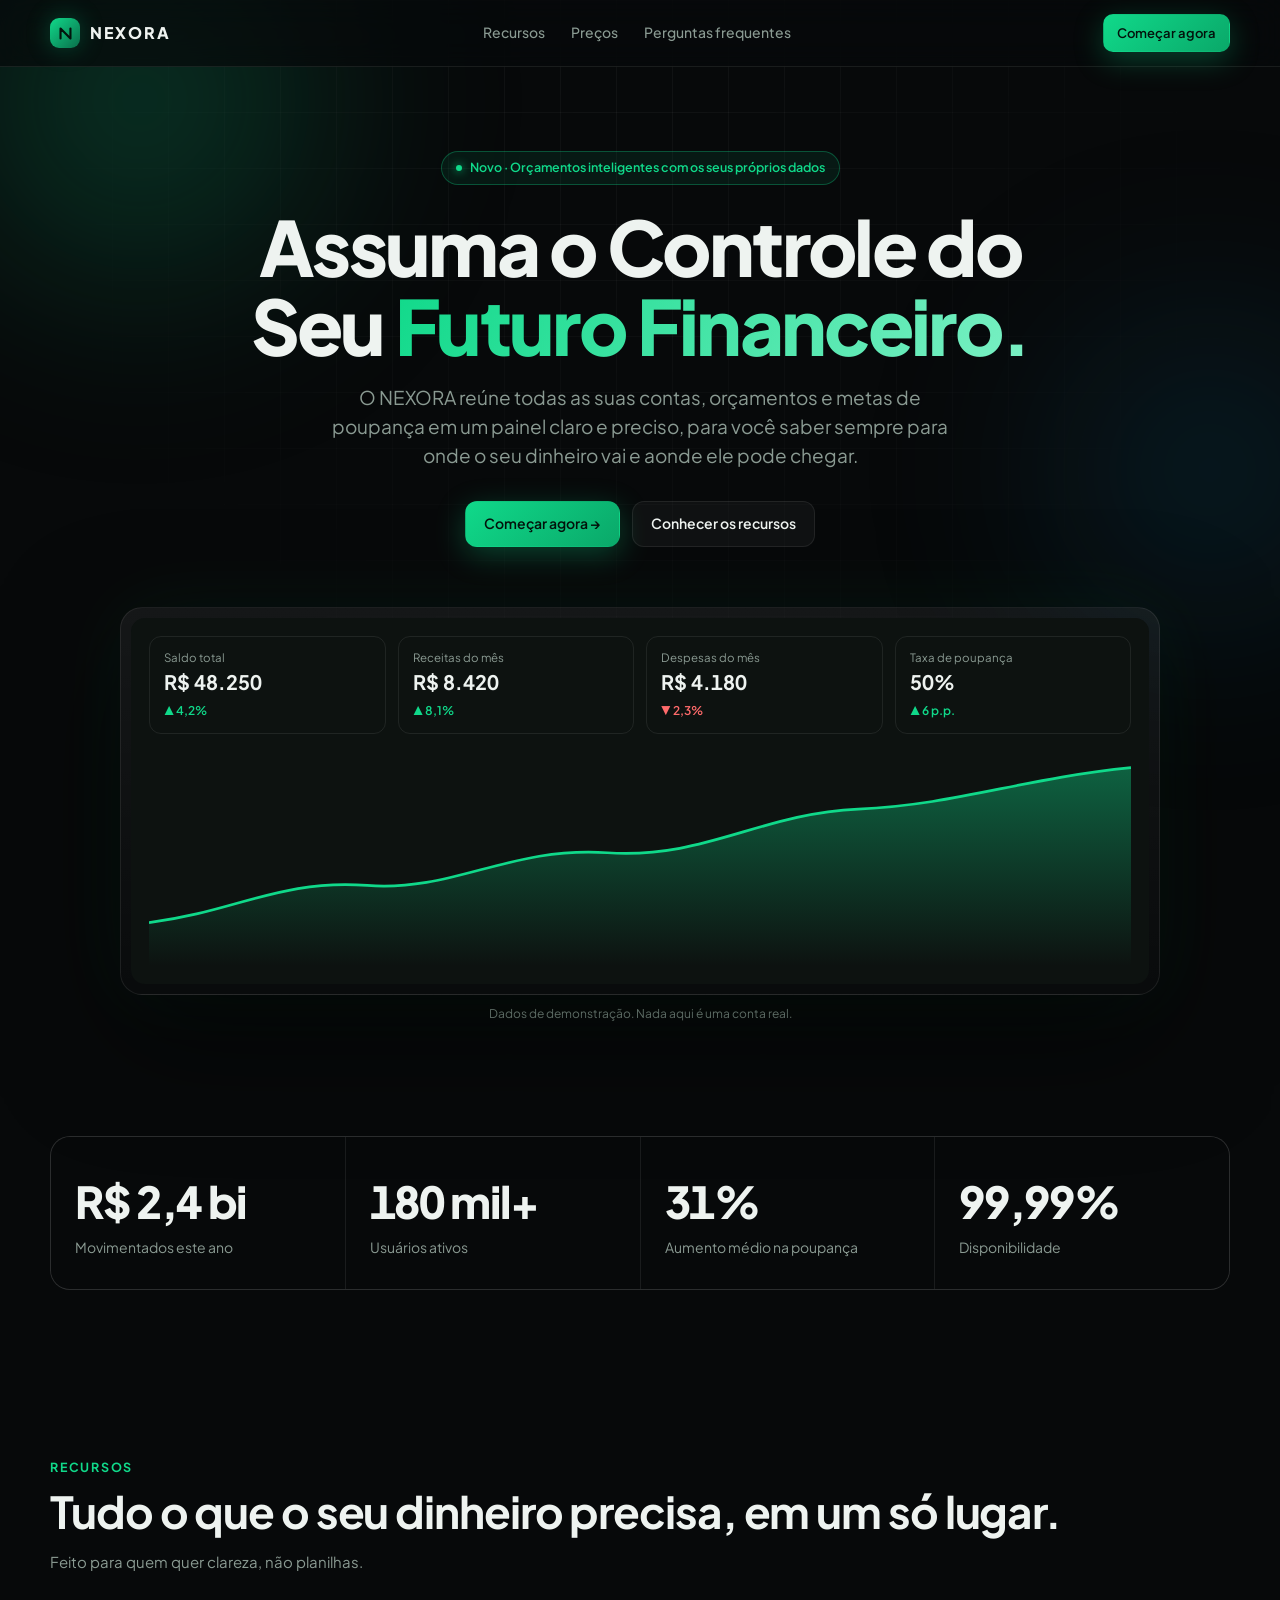
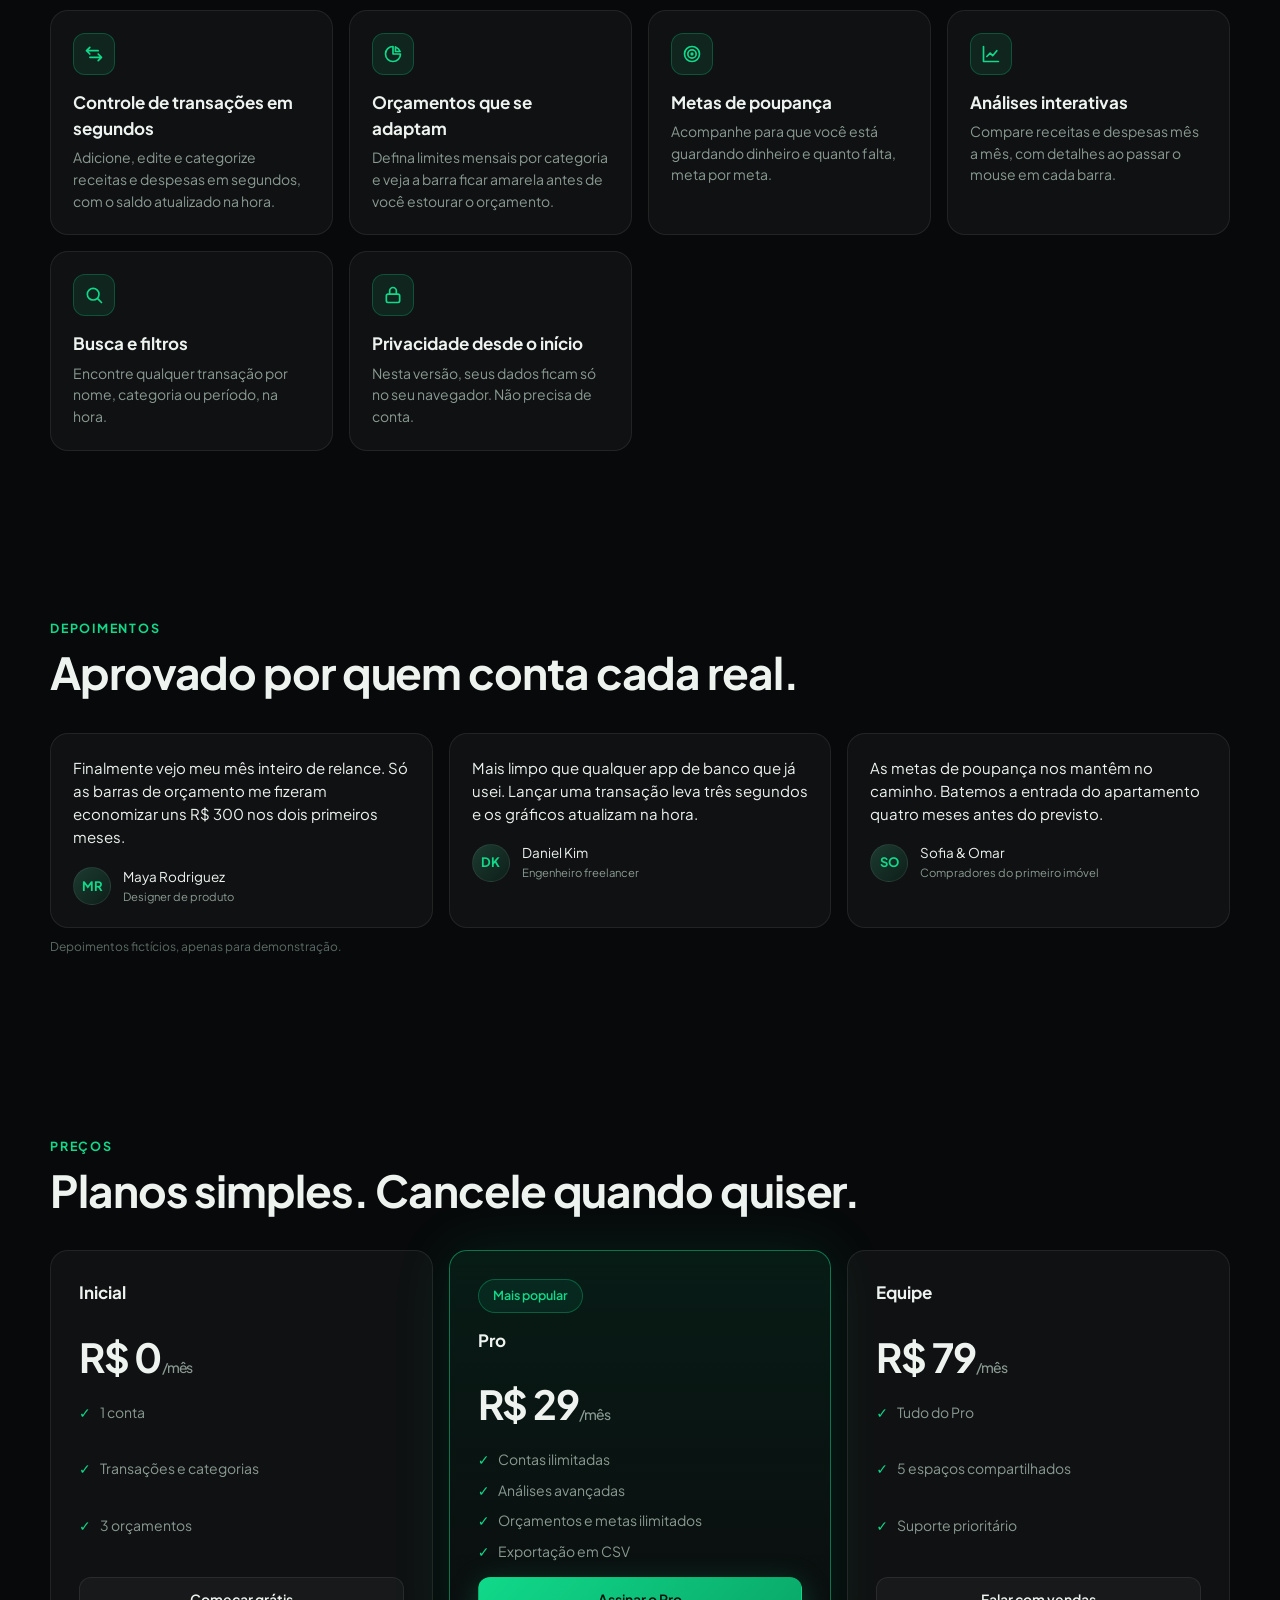
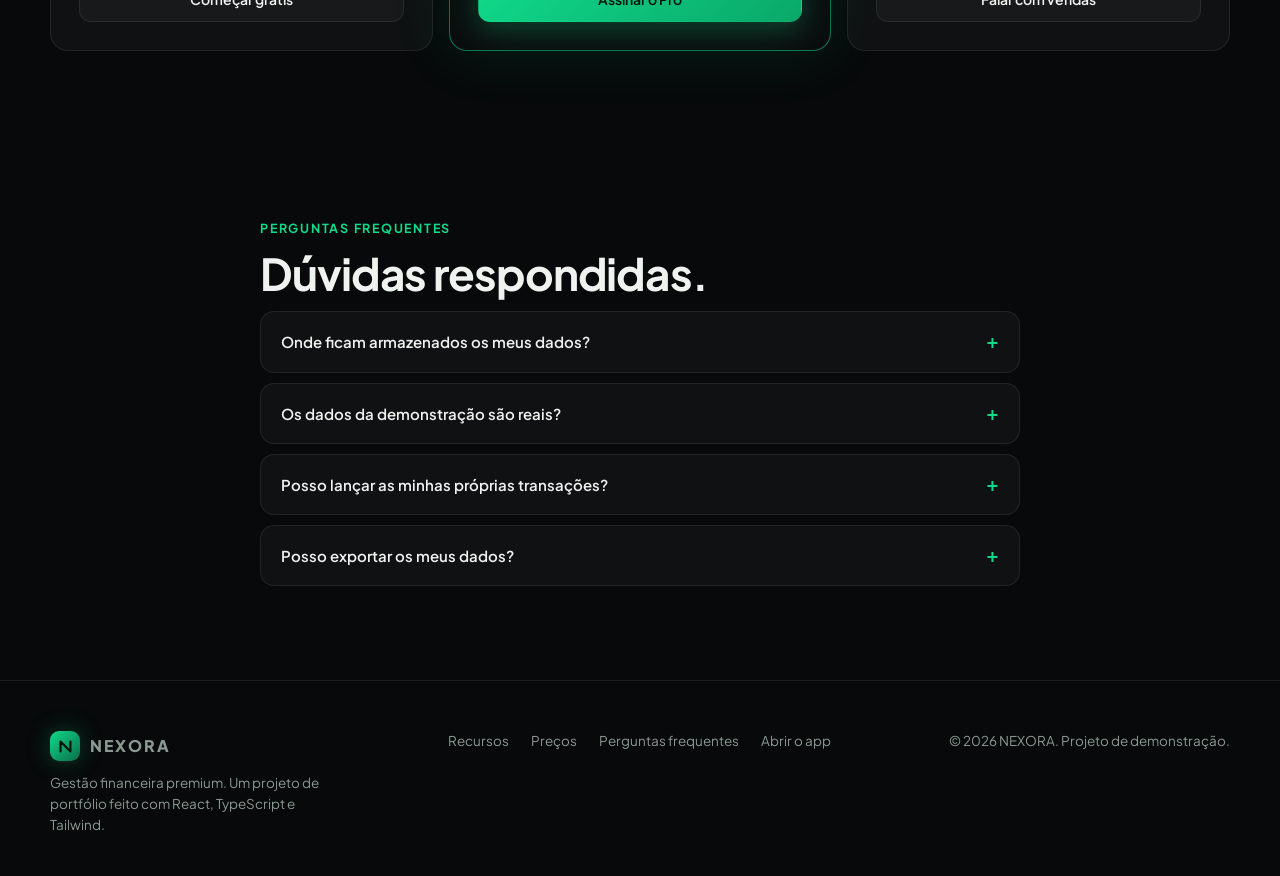
==== index.html @ 321b754a "Add files via upload" ====
<!doctype html>
<html lang="pt-BR">
<head>
<meta charset="utf-8">
<meta name="viewport" content="width=device-width, initial-scale=1, viewport-fit=cover">
<meta name="description" content="NEXORA: plataforma de gestão financeira. Projeto de demonstração.">
<title>NEXORA</title>
<link rel="stylesheet" href="https://fonts.googleapis.com/css2?family=Plus+Jakarta+Sans:wght@400;500;600;700;800&display=swap">
<style>
/* Layout: dark luxury fintech. Landing page with glass hero, then an app shell (sidebar + content) for the dashboard. */
:root{
  --bg:#07090a; --bg2:#0d1210; --card:rgba(255,255,255,.035); --card-solid:#0f1513;
  --line:rgba(255,255,255,.08); --fg:#eef3f0; --muted:#8a9a92; --dim:#5c6b64;
  --em:#10d98a; --em2:#0aa869; --em-glow:rgba(16,217,138,.28); --red:#ff6b6b; --amber:#f5b94a; --blue:#5ab0ff;
  --font:"Plus Jakarta Sans",system-ui,-apple-system,"Segoe UI",sans-serif;
  color-scheme:dark;
}
*{box-sizing:border-box}
[hidden]{display:none!important}
html{scroll-behavior:smooth}
body{margin:0;background:var(--bg);color:var(--fg);font-family:var(--font);font-size:15px;line-height:1.55;
  padding-left:max(16px,env(safe-area-inset-left,0px));padding-right:max(16px,env(safe-area-inset-right,0px));padding-block:0;overflow-x:hidden}
body::before{content:"";position:fixed;inset:0 0 auto;height:env(safe-area-inset-top,0px);z-index:60;background:var(--bg)}
a{color:inherit;text-decoration:none}
button{font:inherit;color:inherit;cursor:pointer}
:focus-visible{outline:2px solid var(--em);outline-offset:2px;border-radius:6px}
.wrap{max-width:1180px;margin:0 auto;min-width:0}
.num{font-variant-numeric:tabular-nums}
.glow-bg{position:fixed;inset:0;z-index:-1;pointer-events:none;overflow:hidden}
.orb{position:absolute;border-radius:50%;filter:blur(90px);opacity:.5;animation:float 14s ease-in-out infinite}
.orb.a{width:520px;height:520px;background:radial-gradient(circle,#0b7a52,transparent 70%);top:-160px;left:-120px}
.orb.b{width:460px;height:460px;background:radial-gradient(circle,#0a4f6b,transparent 70%);top:240px;right:-160px;animation-delay:-6s;opacity:.35}
@keyframes float{50%{transform:translate(40px,30px) scale(1.08)}}
.grid-bg{position:absolute;inset:0;background-image:linear-gradient(var(--line) 1px,transparent 1px),linear-gradient(90deg,var(--line) 1px,transparent 1px);background-size:56px 56px;mask-image:radial-gradient(ellipse at 50% 0%,#000 10%,transparent 70%);opacity:.5}

/* buttons */
.btn{display:inline-flex;align-items:center;justify-content:center;gap:8px;border:1px solid var(--line);background:var(--card);border-radius:12px;padding:11px 18px;font-weight:600;font-size:14px;transition:.2s}
.btn:hover{border-color:rgba(255,255,255,.2);transform:translateY(-1px)}
.btn.primary{background:linear-gradient(135deg,var(--em),var(--em2));color:#03120b;border-color:transparent;box-shadow:0 8px 30px var(--em-glow)}
.btn.primary:hover{box-shadow:0 10px 40px rgba(16,217,138,.45)}
.btn.sm{padding:8px 13px;font-size:13px;border-radius:10px}
.btn.danger:hover{border-color:var(--red);color:var(--red)}

/* nav */
.nav{position:sticky;top:env(safe-area-inset-top,0px);z-index:50;margin:0 -16px;padding:14px 16px;backdrop-filter:blur(16px);background:rgba(7,9,10,.7);border-bottom:1px solid var(--line)}
.nav .wrap{display:flex;align-items:center;justify-content:space-between;gap:16px}
.logo{display:flex;align-items:center;gap:10px;font-weight:800;letter-spacing:.12em;font-size:16px}
.logo i{width:30px;height:30px;border-radius:9px;background:linear-gradient(135deg,var(--em),#0a6e4a);display:grid;place-items:center;box-shadow:0 0 24px var(--em-glow)}
.logo i svg{width:17px;height:17px}
.links{display:flex;gap:26px;color:var(--muted);font-size:14px;font-weight:500}
.links a:hover{color:var(--fg)}
@media(max-width:760px){.links{display:none}}

/* hero */
.hero{padding:84px 0 40px;text-align:center;position:relative}
.pill{display:inline-flex;align-items:center;gap:8px;border:1px solid rgba(16,217,138,.3);background:rgba(16,217,138,.08);color:var(--em);border-radius:99px;padding:6px 14px;font-size:12.5px;font-weight:600}
.pill b{width:6px;height:6px;border-radius:50%;background:var(--em);box-shadow:0 0 10px var(--em);animation:pulse 2s infinite}
@keyframes pulse{50%{opacity:.35}}
h1{font-size:clamp(38px,7vw,76px);line-height:1.04;letter-spacing:-.035em;margin:22px auto 18px;max-width:880px;font-weight:800;text-wrap:balance}
h1 em{font-style:normal;background:linear-gradient(120deg,var(--em),#7bf0c4);-webkit-background-clip:text;background-clip:text;color:transparent}
.sub{color:var(--muted);font-size:clamp(16px,2vw,19px);max-width:620px;margin:0 auto 30px}
.cta{display:flex;gap:12px;justify-content:center;flex-wrap:wrap}
.preview{margin:60px auto 0;max-width:1040px;border:1px solid var(--line);border-radius:22px;padding:10px;background:linear-gradient(180deg,rgba(255,255,255,.06),rgba(255,255,255,.01));box-shadow:0 40px 120px rgba(0,0,0,.6),0 0 80px rgba(16,217,138,.08);text-align:left}
.preview-in{border-radius:14px;background:var(--bg2);padding:18px;display:grid;gap:14px;overflow:hidden}
.mini-k{display:grid;grid-template-columns:repeat(auto-fit,minmax(130px,1fr));gap:12px}
.mini-k div{border:1px solid var(--line);border-radius:12px;padding:12px 14px}
.mini-k small{color:var(--muted);font-size:11.5px;display:block}
.mini-k strong{font-size:20px}
.up{color:var(--em);font-size:12px;font-weight:600}.dn{color:var(--red);font-size:12px;font-weight:600}

/* sections */
section.s{padding:84px 0}
.eyebrow{color:var(--em);font-size:12.5px;font-weight:700;letter-spacing:.14em;text-transform:uppercase}
h2{font-size:clamp(28px,4.4vw,44px);letter-spacing:-.025em;line-height:1.1;margin:10px 0 14px;text-wrap:balance}
.lead{color:var(--muted);max-width:560px}
.stats{display:grid;grid-template-columns:repeat(auto-fit,minmax(200px,1fr));gap:1px;background:var(--line);border:1px solid var(--line);border-radius:20px;overflow:hidden;margin-top:30px}
.stats div{background:var(--bg);padding:30px 24px}
.stats strong{display:block;font-size:clamp(30px,4vw,44px);letter-spacing:-.03em;font-weight:800}
.stats span{color:var(--muted);font-size:14px}
.feat{display:grid;grid-template-columns:repeat(auto-fit,minmax(280px,1fr));gap:16px;margin-top:36px}
.card{border:1px solid var(--line);background:var(--card);border-radius:18px;padding:22px;transition:.25s;position:relative;min-width:0}
.card.hov:hover{transform:translateY(-4px);border-color:rgba(16,217,138,.35);box-shadow:0 20px 50px rgba(0,0,0,.4),0 0 40px rgba(16,217,138,.06)}
.ico{width:42px;height:42px;border-radius:12px;background:rgba(16,217,138,.1);border:1px solid rgba(16,217,138,.25);display:grid;place-items:center;margin-bottom:14px;color:var(--em)}
.ico svg{width:20px;height:20px}
.card h3{margin:0 0 6px;font-size:17px}.card p{margin:0;color:var(--muted);font-size:14px}
.quotes{display:grid;grid-template-columns:repeat(auto-fit,minmax(280px,1fr));gap:16px;margin-top:36px}
.quote p{color:var(--fg);font-size:15px;margin-bottom:18px}
.who{display:flex;align-items:center;gap:12px;font-size:13.5px}
.av{width:38px;height:38px;border-radius:50%;background:linear-gradient(135deg,#1c3a30,#0d1f19);border:1px solid var(--line);display:grid;place-items:center;font-weight:700;color:var(--em);font-size:13px}
.who small{display:block;color:var(--muted)}
.price{display:grid;grid-template-columns:repeat(auto-fit,minmax(260px,1fr));gap:16px;margin-top:36px;align-items:stretch}
.price .card{padding:28px;display:flex;flex-direction:column;gap:14px}
.price .hot{border-color:rgba(16,217,138,.5);background:linear-gradient(180deg,rgba(16,217,138,.09),rgba(255,255,255,.02));box-shadow:0 0 60px rgba(16,217,138,.12)}
.price strong{font-size:40px;letter-spacing:-.03em}.price strong small{font-size:14px;color:var(--muted);font-weight:500}
.price ul{list-style:none;margin:0;padding:0;display:grid;gap:9px;color:var(--muted);font-size:14px;flex:1}
.price li::before{content:"✓";color:var(--em);margin-right:9px;font-weight:700}
details{border:1px solid var(--line);border-radius:14px;background:var(--card);padding:0 20px;margin-bottom:10px}
summary{cursor:pointer;padding:18px 0;font-weight:600;list-style:none;display:flex;justify-content:space-between;gap:12px}
summary::after{content:"+";color:var(--em);font-size:20px;line-height:1}
details[open] summary::after{content:"–"}
details p{color:var(--muted);margin:0 0 18px;font-size:14.5px}
footer{border-top:1px solid var(--line);padding:50px 0 40px;margin:0 -16px;padding-inline:16px;color:var(--muted);font-size:13.5px}
footer .wrap{display:flex;flex-wrap:wrap;gap:30px;justify-content:space-between}
footer nav{display:flex;gap:22px;flex-wrap:wrap}
.demo-note{font-size:12px;color:var(--dim);margin-top:10px}

/* app shell */
.app{display:grid;grid-template-columns:230px minmax(0,1fr);gap:0;min-height:100vh;margin:0 -16px}
.side{border-right:1px solid var(--line);padding:22px 16px;position:sticky;top:0;height:100vh;display:flex;flex-direction:column;gap:6px;background:rgba(255,255,255,.015)}
.side .logo{margin:4px 10px 22px}
.side a{display:flex;align-items:center;gap:12px;padding:10px 12px;border-radius:11px;color:var(--muted);font-weight:500;font-size:14px;transition:.2s}
.side a svg{width:18px;height:18px}
.side a:hover{background:var(--card);color:var(--fg)}
.side a.on{background:rgba(16,217,138,.1);color:var(--em);box-shadow:inset 0 0 0 1px rgba(16,217,138,.25)}
.side .spacer{flex:1}
.main{padding:26px clamp(16px,3vw,34px) 60px;min-width:0}
.top{display:flex;justify-content:space-between;align-items:center;gap:14px;flex-wrap:wrap;margin-bottom:24px}
.top h2{font-size:26px;margin:0}.top p{margin:2px 0 0;color:var(--muted);font-size:13.5px}
.banner{border:1px dashed rgba(245,185,74,.4);background:rgba(245,185,74,.06);color:var(--amber);border-radius:12px;padding:9px 14px;font-size:12.5px;margin-bottom:20px}
.kpis{display:grid;grid-template-columns:repeat(auto-fit,minmax(190px,1fr));gap:14px;margin-bottom:16px}
.kpi small{color:var(--muted);font-size:12.5px;display:block;margin-bottom:6px}
.kpi strong{font-size:26px;letter-spacing:-.02em}
.kpi.hero-k{background:linear-gradient(135deg,rgba(16,217,138,.14),rgba(255,255,255,.02));border-color:rgba(16,217,138,.3)}
.cols{display:grid;grid-template-columns:minmax(0,1.6fr) minmax(0,1fr);gap:14px;margin-bottom:14px}
.cols.three{grid-template-columns:repeat(auto-fit,minmax(300px,1fr))}
.card h4{margin:0 0 4px;font-size:15px}.card .hint{color:var(--muted);font-size:12.5px;margin-bottom:14px}
.chart{width:100%;height:auto;display:block}
.chart text{fill:var(--dim);font-size:11px;font-family:var(--font)}
.legend{display:flex;gap:16px;font-size:12.5px;color:var(--muted);margin-bottom:8px;flex-wrap:wrap}
.legend i{display:inline-block;width:9px;height:9px;border-radius:3px;margin-right:6px}
.bar{transition:opacity .2s}.bar:hover{opacity:.8}
.tip{position:fixed;pointer-events:none;z-index:80;background:#0b100e;border:1px solid var(--line);border-radius:10px;padding:8px 12px;font-size:12.5px;box-shadow:0 12px 30px rgba(0,0,0,.6);opacity:0;transition:opacity .12s}
.donut-wrap{display:flex;align-items:center;gap:20px;flex-wrap:wrap}
.donut-wrap svg{width:150px;height:150px;flex:none}
.cat-list{display:grid;gap:8px;font-size:13px;flex:1;min-width:150px}
.cat-list div{display:flex;justify-content:space-between;gap:8px}
.cat-list i{display:inline-block;width:9px;height:9px;border-radius:3px;margin-right:8px}
.prog{display:grid;gap:14px}
.prog .row{display:flex;justify-content:space-between;font-size:13px;margin-bottom:6px;gap:8px}
.track{height:8px;border-radius:99px;background:rgba(255,255,255,.07);overflow:hidden}
.fill{height:100%;border-radius:99px;background:linear-gradient(90deg,var(--em2),var(--em));width:0;transition:width 1s cubic-bezier(.2,.8,.2,1)}
.fill.warn{background:linear-gradient(90deg,#c98a1f,var(--amber))}.fill.over{background:linear-gradient(90deg,#c43d3d,var(--red))}

/* table + forms */
.tools{display:flex;gap:10px;flex-wrap:wrap;margin-bottom:14px}
input,select{font:inherit;background:rgba(255,255,255,.04);border:1px solid var(--line);color:var(--fg);border-radius:11px;padding:10px 13px;min-width:0}
input:focus,select:focus{outline:none;border-color:var(--em);box-shadow:0 0 0 3px var(--em-glow)}
select option{background:#0f1513}
.tools input[type=search]{flex:1;min-width:180px}
.tbl{overflow-x:auto}
table{width:100%;border-collapse:collapse;font-size:14px;min-width:560px}
th{text-align:left;color:var(--muted);font-weight:600;font-size:12px;text-transform:uppercase;letter-spacing:.08em;padding:10px 12px;border-bottom:1px solid var(--line);cursor:pointer;user-select:none;white-space:nowrap}
td{padding:13px 12px;border-bottom:1px solid var(--line)}
tr:hover td{background:rgba(255,255,255,.025)}
.tag{display:inline-flex;align-items:center;gap:7px;font-size:12.5px;border:1px solid var(--line);border-radius:99px;padding:3px 11px}
.tag i{width:7px;height:7px;border-radius:50%}
.amt.in{color:var(--em)}.amt.out{color:var(--fg)}
.acts{display:flex;gap:6px;justify-content:flex-end}
.ib{width:32px;height:32px;border-radius:9px;border:1px solid var(--line);background:transparent;display:grid;place-items:center;color:var(--muted)}
.ib:hover{color:var(--fg);border-color:rgba(255,255,255,.25)}.ib.d:hover{color:var(--red);border-color:var(--red)}
.ib svg{width:15px;height:15px}
.empty{text-align:center;padding:44px 10px;color:var(--muted)}
.empty b{display:block;color:var(--fg);margin-bottom:4px}
.skel{height:20px;border-radius:8px;background:linear-gradient(90deg,rgba(255,255,255,.04),rgba(255,255,255,.1),rgba(255,255,255,.04));background-size:200% 100%;animation:sh 1.2s infinite}
@keyframes sh{to{background-position:-200% 0}}
.modal-bg{position:fixed;inset:0;background:rgba(0,0,0,.65);backdrop-filter:blur(6px);display:grid;place-items:center;z-index:90;padding:16px}
.modal{width:100%;max-width:440px;background:var(--card-solid);border:1px solid var(--line);border-radius:20px;padding:26px;box-shadow:0 40px 100px rgba(0,0,0,.7);animation:pop .25s ease}
@keyframes pop{from{opacity:0;transform:translateY(14px) scale(.97)}}
.modal h3{margin:0 0 18px;font-size:19px}
.f{display:grid;gap:6px;margin-bottom:14px;font-size:13px;color:var(--muted)}
.f input,.f select{width:100%;color:var(--fg)}
.err{color:var(--red);font-size:12px;min-height:0}
.seg{display:grid;grid-template-columns:1fr 1fr;gap:6px;background:rgba(255,255,255,.04);padding:4px;border-radius:12px;margin-bottom:16px}
.seg button{border:0;background:transparent;border-radius:9px;padding:9px;font-weight:600;color:var(--muted)}
.seg button.on{background:rgba(16,217,138,.14);color:var(--em)}
.seg button.on.exp{background:rgba(255,107,107,.14);color:var(--red)}
.mnav{display:none}
@media(max-width:860px){
  .app{grid-template-columns:1fr}
  .side{display:none}
  .mnav{display:flex;position:fixed;left:0;right:0;bottom:0;z-index:55;justify-content:space-around;padding:10px 12px calc(10px + env(safe-area-inset-bottom,0px));background:rgba(10,14,12,.92);backdrop-filter:blur(14px);border-top:1px solid var(--line)}
  .mnav a{display:grid;place-items:center;gap:3px;font-size:11px;color:var(--muted);padding:2px 12px}
  .mnav a svg{width:20px;height:20px}.mnav a.on{color:var(--em)}
  .main{padding-bottom:100px}
  .cols{grid-template-columns:1fr}
}
.view{display:none}.view.on{display:block}
@media(prefers-reduced-motion:reduce){*{animation:none!important;transition:none!important}}
</style>
</head>
<body>

<div class="glow-bg"><div class="orb a"></div><div class="orb b"></div><div class="grid-bg"></div></div>
<div class="tip" id="tip"></div>

<!-- ============ LANDING ============ -->
<div class="view on" id="v-home">
  <header class="nav"><div class="wrap">
    <a class="logo" href="#home"><i><svg viewBox="0 0 24 24" fill="none" stroke="#03120b" stroke-width="3" stroke-linecap="round" stroke-linejoin="round"><path d="M5 19V5l14 14V5"/></svg></i>NEXORA</a>
    <nav class="links"><a href="#features-s" data-scroll>Recursos</a><a href="#pricing-s" data-scroll>Preços</a><a href="#faq-s" data-scroll>Perguntas frequentes</a></nav>
    <a class="btn primary sm" href="#dashboard">Começar agora</a>
  </div></header>

  <div class="wrap">
    <section class="hero">
      <span class="pill"><b></b>Novo · Orçamentos inteligentes com os seus próprios dados</span>
      <h1>Assuma o Controle do Seu <em>Futuro Financeiro.</em></h1>
      <p class="sub">O NEXORA reúne todas as suas contas, orçamentos e metas de poupança em um painel claro e preciso, para você saber sempre para onde o seu dinheiro vai e aonde ele pode chegar.</p>
      <div class="cta"><a class="btn primary" href="#dashboard">Começar agora →</a><a class="btn" href="#features-s" data-scroll>Conhecer os recursos</a></div>

      <div class="preview"><div class="preview-in">
        <div class="mini-k">
          <div><small>Saldo total</small><strong class="num" data-count="48250" data-pre="R$ ">$0</strong><br><span class="up">▲ 4,2%</span></div>
          <div><small>Receitas do mês</small><strong class="num" data-count="8420" data-pre="R$ ">$0</strong><br><span class="up">▲ 8,1%</span></div>
          <div><small>Despesas do mês</small><strong class="num" data-count="4180" data-pre="R$ ">$0</strong><br><span class="dn">▼ 2,3%</span></div>
          <div><small>Taxa de poupança</small><strong class="num" data-count="50" data-suf="%">0%</strong><br><span class="up">▲ 6 p.p.</span></div>
        </div>
        <svg class="chart" viewBox="0 0 900 200" preserveAspectRatio="none" aria-label="Gráfico de exemplo do crescimento do patrimônio">
          <defs><linearGradient id="pg" x1="0" y1="0" x2="0" y2="1"><stop offset="0" stop-color="#10d98a" stop-opacity=".4"/><stop offset="1" stop-color="#10d98a" stop-opacity="0"/></linearGradient></defs>
          <path d="M0 160 C80 150 120 120 200 126 S330 90 420 96 S560 60 650 56 S800 28 900 18 L900 200 L0 200Z" fill="url(#pg)"/>
          <path d="M0 160 C80 150 120 120 200 126 S330 90 420 96 S560 60 650 56 S800 28 900 18" fill="none" stroke="#10d98a" stroke-width="2.5"/>
        </svg>
      </div></div>
      <p class="demo-note">Dados de demonstração. Nada aqui é uma conta real.</p>
    </section>

    <section class="s" style="padding-top:30px">
      <div class="stats">
        <div><strong class="num" data-count="2.4" data-dec="1" data-pre="R$ " data-suf=" bi">$0</strong><span>Movimentados este ano</span></div>
        <div><strong class="num" data-count="180" data-suf=" mil+">0</strong><span>Usuários ativos</span></div>
        <div><strong class="num" data-count="31" data-suf="%">0</strong><span>Aumento médio na poupança</span></div>
        <div><strong class="num" data-count="99.99" data-dec="2" data-suf="%">0</strong><span>Disponibilidade</span></div>
      </div>
    </section>

    <section class="s" id="features-s">
      <div class="eyebrow">Recursos</div><h2>Tudo o que o seu dinheiro precisa, em um só lugar.</h2>
      <p class="lead">Feito para quem quer clareza, não planilhas.</p>
      <div class="feat">
        <div class="card hov"><div class="ico" data-i="swap"></div><h3>Controle de transações em segundos</h3><p>Adicione, edite e categorize receitas e despesas em segundos, com o saldo atualizado na hora.</p></div>
        <div class="card hov"><div class="ico" data-i="pie"></div><h3>Orçamentos que se adaptam</h3><p>Defina limites mensais por categoria e veja a barra ficar amarela antes de você estourar o orçamento.</p></div>
        <div class="card hov"><div class="ico" data-i="target"></div><h3>Metas de poupança</h3><p>Acompanhe para que você está guardando dinheiro e quanto falta, meta por meta.</p></div>
        <div class="card hov"><div class="ico" data-i="chart"></div><h3>Análises interativas</h3><p>Compare receitas e despesas mês a mês, com detalhes ao passar o mouse em cada barra.</p></div>
        <div class="card hov"><div class="ico" data-i="search"></div><h3>Busca e filtros</h3><p>Encontre qualquer transação por nome, categoria ou período, na hora.</p></div>
        <div class="card hov"><div class="ico" data-i="lock"></div><h3>Privacidade desde o início</h3><p>Nesta versão, seus dados ficam só no seu navegador. Não precisa de conta.</p></div>
      </div>
    </section>

    <section class="s">
      <div class="eyebrow">Depoimentos</div><h2>Aprovado por quem conta cada real.</h2>
      <div class="quotes">
        <div class="card quote"><p>Finalmente vejo meu mês inteiro de relance. Só as barras de orçamento me fizeram economizar uns R$ 300 nos dois primeiros meses.</p><div class="who"><div class="av">MR</div><div>Maya Rodriguez<small>Designer de produto</small></div></div></div>
        <div class="card quote"><p>Mais limpo que qualquer app de banco que já usei. Lançar uma transação leva três segundos e os gráficos atualizam na hora.</p><div class="who"><div class="av">DK</div><div>Daniel Kim<small>Engenheiro freelancer</small></div></div></div>
        <div class="card quote"><p>As metas de poupança nos mantêm no caminho. Batemos a entrada do apartamento quatro meses antes do previsto.</p><div class="who"><div class="av">SO</div><div>Sofia &amp; Omar<small>Compradores do primeiro imóvel</small></div></div></div>
      </div>
      <p class="demo-note">Depoimentos fictícios, apenas para demonstração.</p>
    </section>

    <section class="s" id="pricing-s">
      <div class="eyebrow">Preços</div><h2>Planos simples. Cancele quando quiser.</h2>
      <div class="price">
        <div class="card"><h3>Inicial</h3><strong>R$ 0<small> /mês</small></strong><ul><li>1 conta</li><li>Transações e categorias</li><li>3 orçamentos</li></ul><a class="btn" href="#dashboard">Começar grátis</a></div>
        <div class="card hot"><span class="pill" style="align-self:flex-start">Mais popular</span><h3>Pro</h3><strong>R$ 29<small> /mês</small></strong><ul><li>Contas ilimitadas</li><li>Análises avançadas</li><li>Orçamentos e metas ilimitados</li><li>Exportação em CSV</li></ul><a class="btn primary" href="#dashboard">Assinar o Pro</a></div>
        <div class="card"><h3>Equipe</h3><strong>R$ 79<small> /mês</small></strong><ul><li>Tudo do Pro</li><li>5 espaços compartilhados</li><li>Suporte prioritário</li></ul><a class="btn" href="#dashboard">Falar com vendas</a></div>
      </div>
    </section>

    <section class="s" id="faq-s" style="max-width:760px;margin:0 auto">
      <div class="eyebrow">Perguntas frequentes</div><h2>Dúvidas respondidas.</h2>
      <details><summary>Onde ficam armazenados os meus dados?</summary><p>Nesta versão, inteiramente no armazenamento local do seu navegador. Nada é enviado a um servidor.</p></details>
      <details><summary>Os dados da demonstração são reais?</summary><p>Não. O painel abre com dados de exemplo para você explorar. Você pode apagá-los quando quiser pelo botão de reset.</p></details>
      <details><summary>Posso lançar as minhas próprias transações?</summary><p>Pode. Adicione, edite e exclua na página de Transações e todos os gráficos e saldos são recalculados.</p></details>
      <details><summary>Posso exportar os meus dados?</summary><p>O plano Pro exporta em CSV. Esta versão de portfólio inclui apenas a interface.</p></details>
    </section>
  </div>
  <footer><div class="wrap">
    <div><a class="logo" href="#home"><i><svg viewBox="0 0 24 24" fill="none" stroke="#03120b" stroke-width="3" stroke-linecap="round" stroke-linejoin="round"><path d="M5 19V5l14 14V5"/></svg></i>NEXORA</a><p style="margin:12px 0 0;max-width:280px">Gestão financeira premium. Um projeto de portfólio feito com React, TypeScript e Tailwind.</p></div>
    <nav><a href="#features-s" data-scroll>Recursos</a><a href="#pricing-s" data-scroll>Preços</a><a href="#faq-s" data-scroll>Perguntas frequentes</a><a href="#dashboard">Abrir o app</a></nav>
    <div>© 2026 NEXORA. Projeto de demonstração.</div>
  </div></footer>
</div>

<!-- ============ APP ============ -->
<div class="view" id="v-app">
  <div class="app">
    <aside class="side">
      <a class="logo" href="#home"><i><svg viewBox="0 0 24 24" fill="none" stroke="#03120b" stroke-width="3" stroke-linecap="round" stroke-linejoin="round"><path d="M5 19V5l14 14V5"/></svg></i>NEXORA</a>
      <a href="#dashboard" data-nav="dashboard"><span data-i="grid"></span>Painel</a>
      <a href="#transactions" data-nav="transactions"><span data-i="swap"></span>Transações</a>
      <a href="#budgets" data-nav="budgets"><span data-i="pie"></span>Orçamentos</a>
      <a href="#goals" data-nav="goals"><span data-i="target"></span>Metas</a>
      <div class="spacer"></div>
      <button class="btn sm" id="reset">Restaurar dados de exemplo</button>
      <a href="#home" style="margin-top:6px"><span data-i="back"></span>Voltar ao site</a>
    </aside>
    <main class="main">
      <div class="banner">Dados de demonstração. Tudo o que você adicionar fica salvo apenas neste navegador.</div>

      <section class="view on" id="a-dashboard">
        <div class="top"><div><h2>Painel</h2><p id="subtitle">Resumo de novembro de 2026</p></div><button class="btn primary" data-add>+ Nova transação</button></div>
        <div class="kpis" id="kpis"></div>
        <div class="cols">
          <div class="card"><h4>Receitas x Despesas</h4><div class="hint">Últimos 6 meses</div><div class="legend"><span><i style="background:var(--em)"></i>Receitas</span><span><i style="background:#3a4a43"></i>Despesas</span></div><div id="bars"></div></div>
          <div class="card"><h4>Despesas por categoria</h4><div class="hint">Este mês</div><div class="donut-wrap" id="donut"></div></div>
        </div>
        <div class="cols three">
          <div class="card"><h4>Progresso dos orçamentos</h4><div class="hint">Gasto no mês x limite</div><div class="prog" id="budgetMini"></div></div>
          <div class="card"><h4>Metas financeiras</h4><div class="hint">Guardado até agora</div><div class="prog" id="goalMini"></div></div>
          <div class="card"><h4>Desempenho mensal</h4><div class="hint">Saldo líquido por mês</div><div id="perf"></div></div>
        </div>
        <div class="card"><div style="display:flex;justify-content:space-between;align-items:center;margin-bottom:10px"><h4 style="margin:0">Transações recentes</h4><a class="btn sm" href="#transactions">Ver todas</a></div><div class="tbl" id="recent"></div></div>
      </section>

      <section class="view" id="a-transactions">
        <div class="top"><div><h2>Transações</h2><p>Busque, filtre, edite e exclua</p></div><button class="btn primary" data-add>+ Nova transação</button></div>
        <div class="tools">
          <input type="search" id="q" placeholder="Buscar transações" aria-label="Buscar transações">
          <select id="fcat" aria-label="Filtrar por categoria"></select>
          <select id="fmonth" aria-label="Filtrar por mês"></select>
        </div>
        <div class="card"><div class="tbl" id="tx"></div></div>
      </section>

      <section class="view" id="a-budgets">
        <div class="top"><div><h2>Orçamentos</h2><p>Limites mensais por categoria</p></div></div>
        <div class="card"><div class="prog" id="budgetFull"></div></div>
        <div class="card" style="margin-top:14px"><h4>Definir um limite</h4><div class="hint">As mudanças valem na hora</div>
          <form id="bform" style="display:flex;gap:10px;flex-wrap:wrap"><select id="bcat" aria-label="Categoria do orçamento"></select><input id="blim" type="number" min="1" step="1" placeholder="Limite mensal (R$)" aria-label="Limite mensal"><button class="btn primary" type="submit">Salvar orçamento</button></form><div class="err" id="berr"></div></div>
      </section>

      <section class="view" id="a-goals">
        <div class="top"><div><h2>Metas de poupança</h2><p>Acompanhe para que você está guardando</p></div></div>
        <div class="cols three" id="goalsFull"></div>
        <div class="card" style="margin-top:14px"><h4>Nova meta</h4><div class="hint">Nome, valor da meta e quanto já guardou</div>
          <form id="gform" style="display:flex;gap:10px;flex-wrap:wrap"><input id="gname" placeholder="Nome da meta" aria-label="Nome da meta"><input id="gtarget" type="number" min="1" placeholder="Valor da meta (R$)" aria-label="Valor da meta"><input id="gsaved" type="number" min="0" placeholder="Já guardado (R$)" aria-label="Já guardado"><button class="btn primary" type="submit">Adicionar meta</button></form><div class="err" id="gerr"></div></div>
      </section>
    </main>
  </div>
  <nav class="mnav">
    <a href="#dashboard" data-nav="dashboard"><span data-i="grid"></span>Início</a>
    <a href="#transactions" data-nav="transactions"><span data-i="swap"></span>Extrato</a>
    <a href="#budgets" data-nav="budgets"><span data-i="pie"></span>Orçamentos</a>
    <a href="#goals" data-nav="goals"><span data-i="target"></span>Metas</a>
  </nav>
</div>

<div class="modal-bg" id="modal" hidden>
  <form class="modal" id="form" role="dialog" aria-modal="true" aria-labelledby="mt" novalidate>
    <h3 id="mt">Nova transação</h3>
    <div class="seg" id="seg"><button type="button" data-t="expense" class="on exp">Despesa</button><button type="button" data-t="income">Receita</button></div>
    <label class="f">Descrição<input id="fdesc" maxlength="40" placeholder="ex.: Supermercado"><span class="err" id="e-desc"></span></label>
    <label class="f">Valor (R$)<input id="famt" type="number" step="0.01" min="0" placeholder="0,00"><span class="err" id="e-amt"></span></label>
    <label class="f">Categoria<select id="fcategory"></select></label>
    <label class="f">Data<input id="fdate" type="date"><span class="err" id="e-date"></span></label>
    <div style="display:flex;gap:10px;justify-content:flex-end;margin-top:6px"><button type="button" class="btn" id="cancel">Cancelar</button><button type="submit" class="btn primary" id="save">Salvar</button></div>
  </form>
</div>

<script>
(function(){
"use strict";
var KEY="nexora.preview.v2";
var CATS={
  "Salário":{t:"income",c:"#10d98a"},"Freelance":{t:"income",c:"#5ab0ff"},"Investimentos":{t:"income",c:"#b78bff"},
  "Moradia":{t:"expense",c:"#10d98a"},"Alimentação":{t:"expense",c:"#f5b94a"},"Transporte":{t:"expense",c:"#5ab0ff"},
  "Lazer":{t:"expense",c:"#b78bff"},"Saúde":{t:"expense",c:"#ff6b6b"},"Compras":{t:"expense",c:"#3fd0d0"}
};
var ICONS={
 grid:'<path d="M3 3h7v7H3zM14 3h7v7h-7zM3 14h7v7H3zM14 14h7v7h-7z"/>',
 swap:'<path d="M7 4 3 8l4 4M3 8h14M17 20l4-4-4-4M21 16H7"/>',
 pie:'<path d="M21 12A9 9 0 1 1 12 3v9z"/><path d="M15 3.5A9 9 0 0 1 20.5 9H15z"/>',
 target:'<circle cx="12" cy="12" r="9"/><circle cx="12" cy="12" r="5"/><circle cx="12" cy="12" r="1"/>',
 chart:'<path d="M3 3v18h18M7 15l4-4 3 3 5-6"/>',
 search:'<circle cx="11" cy="11" r="7"/><path d="m21 21-4.3-4.3"/>',
 lock:'<rect x="4" y="11" width="16" height="10" rx="2"/><path d="M8 11V7a4 4 0 0 1 8 0v4"/>',
 back:'<path d="m15 18-6-6 6-6"/>',
 edit:'<path d="M12 20h9M16.5 3.5a2.1 2.1 0 0 1 3 3L7 19l-4 1 1-4z"/>',
 trash:'<path d="M3 6h18M8 6V4h8v2M6 6l1 14h10l1-14"/>'
};
function svgI(n){return '<svg viewBox="0 0 24 24" fill="none" stroke="currentColor" stroke-width="2" stroke-linecap="round" stroke-linejoin="round">'+ICONS[n]+'</svg>'}
document.querySelectorAll("[data-i]").forEach(function(e){e.innerHTML=svgI(e.dataset.i)});

function iso(y,m,d){return y+"-"+String(m).padStart(2,"0")+"-"+String(d).padStart(2,"0")}
function seed(){
  var out=[],id=1,months=[[2026,6],[2026,7],[2026,8],[2026,9],[2026,10],[2026,11]];
  var free=[1100,1650,900,2100,1400,2250], inv=[120,140,95,180,160,210];
  months.forEach(function(ym,i){
    var y=ym[0],m=ym[1];
    function add(d,desc,amt,cat,t){out.push({id:id++,date:iso(y,m,d),desc:desc,amt:amt,cat:cat,type:t})}
    add(1,"Salário Northwind Ltda",6200,"Salário","income");
    add(9,"Freela: site institucional",free[i],"Freelance","income");
    add(15,"Dividendos",inv[i],"Investimentos","income");
    add(2,"Aluguel",1850,"Moradia","expense");
    add(4,"Supermercado",142.8+i*6,"Alimentação","expense");
    add(11,"Hortifruti",96.4+i*4,"Alimentação","expense");
    add(18,"Jantar em restaurante",118+i*5,"Alimentação","expense");
    add(6,"Bilhete do metrô",132,"Transporte","expense");
    add(13,"Corridas de app",48+i*3,"Transporte","expense");
    add(8,"Netflix + Spotify",28.98,"Lazer","expense");
    add(20,"Ingressos de show",70+i*9,"Lazer","expense");
    add(12,"Farmácia",34.5+i*2,"Saúde","expense");
    add(16,"Mensalidade da academia",59,"Saúde","expense");
    add(22,"Compra online",120+i*14,"Compras","expense");
  });
  return out.filter(function(t){return t.date<="2026-11-16"});
}
var DEF_B={"Moradia":1900,"Alimentação":550,"Transporte":240,"Lazer":180,"Saúde":140,"Compras":260};
var DEF_G=[{id:1,name:"Reserva de emergência",target:15000,saved:11200},{id:2,name:"Entrada do apartamento",target:60000,saved:23400},{id:3,name:"Viagem ao Japão",target:6500,saved:4100}];

var S;
function load(){
  try{var r=localStorage.getItem(KEY);if(r){var p=JSON.parse(r);if(p&&p.tx)return p}}catch(e){}
  return {tx:seed(),budgets:Object.assign({},DEF_B),goals:JSON.parse(JSON.stringify(DEF_G)),next:500};
}
function save(){try{localStorage.setItem(KEY,JSON.stringify(S))}catch(e){}}
S=load();

var NOW="2026-11";
var $=function(s){return document.querySelector(s)};
function money(n,d){return (n<0?"-":"")+"R$ "+Math.abs(n).toLocaleString("pt-BR",{minimumFractionDigits:d||0,maximumFractionDigits:d===undefined?0:d})}
function esc(s){return String(s).replace(/[&<>"]/g,function(c){return{"&":"&amp;","<":"&lt;",">":"&gt;",'"':"&quot;"}[c]})}
function monthKey(d){return d.slice(0,7)}
function monthLabel(k){var p=k.split("-");return new Date(+p[0],+p[1]-1,1).toLocaleString("pt-BR",{month:"short"})}
function monthsList(){
  var set={};S.tx.forEach(function(t){set[monthKey(t.date)]=1});set[NOW]=1;
  return Object.keys(set).sort();
}
function sums(key){
  var i=0,e=0;S.tx.forEach(function(t){if(monthKey(t.date)===key){if(t.type==="income")i+=t.amt;else e+=t.amt}});
  return {inc:i,exp:e};
}
function allTime(){var b=0;S.tx.forEach(function(t){b+=t.type==="income"?t.amt:-t.amt});return b}

/* animated counters */
function animate(el,to,o){
  o=o||{};var dec=o.dec||0,pre=o.pre||"",suf=o.suf||"",t0=null,dur=1100;
  if(matchMedia("(prefers-reduced-motion:reduce)").matches){el.textContent=pre+to.toLocaleString("pt-BR",{minimumFractionDigits:dec,maximumFractionDigits:dec})+suf;return}
  function step(t){if(!t0)t0=t;var p=Math.min(1,(t-t0)/dur),e=1-Math.pow(1-p,3),v=to*e;
    el.textContent=pre+v.toLocaleString("pt-BR",{minimumFractionDigits:dec,maximumFractionDigits:dec})+suf;if(p<1)requestAnimationFrame(step)}
  requestAnimationFrame(step);
}
function runLandingCounters(){
  document.querySelectorAll("#v-home [data-count]").forEach(function(el){
    animate(el,parseFloat(el.dataset.count),{dec:+el.dataset.dec||0,pre:el.dataset.pre||"",suf:el.dataset.suf||""});
  });
}

/* tooltip */
var tip=$("#tip");
function showTip(e,html){tip.innerHTML=html;tip.style.opacity=1;var x=e.clientX+14,y=e.clientY+14;
  if(x+180>innerWidth)x=e.clientX-190;tip.style.left=x+"px";tip.style.top=y+"px"}
function hideTip(){tip.style.opacity=0}
document.addEventListener("mousemove",function(e){var t=e.target.closest&&e.target.closest("[data-tip]");if(t)showTip(e,t.getAttribute("data-tip"));else hideTip()});

/* charts */
function barsChart(){
  var ms=monthsList().slice(-6),data=ms.map(function(k){var s=sums(k);return{k:k,inc:s.inc,exp:s.exp}});
  var max=Math.max.apply(null,data.map(function(d){return Math.max(d.inc,d.exp)}).concat([1000]));
  max=Math.ceil(max/2000)*2000;
  var W=640,H=260,L=44,B=28,T=10,ph=H-B-T,pw=W-L-8,g=pw/data.length,bw=Math.min(26,g/3);
  var s='<svg class="chart" viewBox="0 0 '+W+' '+H+'" role="img" aria-label="Receitas x despesas por mês">';
  for(var i=0;i<=4;i++){var v=max/4*i,y=T+ph-ph*(v/max);
    s+='<line x1="'+L+'" x2="'+W+'" y1="'+y+'" y2="'+y+'" stroke="rgba(255,255,255,.06)"/><text x="'+(L-8)+'" y="'+(y+4)+'" text-anchor="end">'+(v>=1000?(v/1000)+"k":v)+'</text>'}
  data.forEach(function(d,i){
    var cx=L+g*i+g/2,hi=ph*(d.inc/max),he=ph*(d.exp/max);
    var tipH='<b>'+monthLabel(d.k)+'</b><br>Receitas '+money(d.inc)+'<br>Despesas '+money(d.exp)+'<br>Saldo '+money(d.inc-d.exp);
    s+='<g data-tip="'+esc(tipH)+'" class="bar">';
    s+='<rect x="'+(cx-g/2)+'" y="'+T+'" width="'+g+'" height="'+ph+'" fill="transparent"/>';
    s+='<rect x="'+(cx-bw-2)+'" y="'+(T+ph-hi)+'" width="'+bw+'" height="'+hi+'" rx="5" fill="#10d98a"><animate attributeName="height" from="0" to="'+hi+'" dur=".8s" fill="freeze"/><animate attributeName="y" from="'+(T+ph)+'" to="'+(T+ph-hi)+'" dur=".8s" fill="freeze"/></rect>';
    s+='<rect x="'+(cx+2)+'" y="'+(T+ph-he)+'" width="'+bw+'" height="'+he+'" rx="5" fill="#3a4a43"><animate attributeName="height" from="0" to="'+he+'" dur=".8s" fill="freeze"/><animate attributeName="y" from="'+(T+ph)+'" to="'+(T+ph-he)+'" dur=".8s" fill="freeze"/></rect>';
    s+='</g><text x="'+cx+'" y="'+(H-8)+'" text-anchor="middle">'+monthLabel(d.k)+'</text>';
  });
  return s+'</svg>';
}
function donut(){
  var tot={},sum=0;
  S.tx.forEach(function(t){if(t.type==="expense"&&monthKey(t.date)===NOW){tot[t.cat]=(tot[t.cat]||0)+t.amt;sum+=t.amt}});
  var keys=Object.keys(tot).sort(function(a,b){return tot[b]-tot[a]});
  if(!sum)return '<div class="empty" style="width:100%"><b>Nenhuma despesa neste mês</b>Adicione uma transação para ver a divisão.</div>';
  var r=54,c=2*Math.PI*r,off=0,s='<svg viewBox="0 0 150 150" role="img" aria-label="Gráfico de despesas por categoria"><g transform="rotate(-90 75 75)">';
  keys.forEach(function(k){var len=c*tot[k]/sum;
    s+='<circle data-tip="'+esc('<b>'+k+'</b><br>'+money(tot[k])+' · '+Math.round(tot[k]/sum*100)+'%')+'" cx="75" cy="75" r="'+r+'" fill="none" stroke="'+CATS[k].c+'" stroke-width="20" stroke-dasharray="'+Math.max(0,len-2)+' '+(c-len+2)+'" stroke-dashoffset="'+(-off)+'"/>';off+=len});
  s+='</g><text x="75" y="72" text-anchor="middle" style="fill:var(--fg);font-size:14px;font-weight:700">'+money(sum)+'</text><text x="75" y="92" text-anchor="middle">gastos</text></svg><div class="cat-list">';
  keys.forEach(function(k){s+='<div><span><i style="background:'+CATS[k].c+'"></i>'+k+'</span><b class="num">'+money(tot[k])+'</b></div>'});
  return s+'</div>';
}
function perf(){
  var ms=monthsList().slice(-6),d=ms.map(function(k){var s=sums(k);return{k:k,n:s.inc-s.exp}});
  var max=Math.max.apply(null,d.map(function(x){return Math.abs(x.n)}).concat([1]));
  return '<div style="display:grid;gap:10px">'+d.map(function(x){
    var p=Math.round(Math.abs(x.n)/max*100);
    return '<div style="display:grid;grid-template-columns:34px 1fr 74px;gap:10px;align-items:center;font-size:12.5px"><span style="color:var(--muted)">'+monthLabel(x.k)+'</span><div class="track"><div class="fill'+(x.n<0?' over':'')+'" style="width:'+p+'%"></div></div><b class="num" style="text-align:right">'+money(x.n)+'</b></div>'}).join("")+'</div>';
}

/* KPIs */
function renderKpis(){
  var cur=sums(NOW),prev=sums("2026-10"),bal=allTime(),nw=bal+11200+23400+4100+9800;
  var rate=cur.inc?Math.round((cur.inc-cur.exp)/cur.inc*100):0;
  function delta(a,b,inv){if(!b)return"";var p=(a-b)/b*100,good=inv?p<=0:p>=0;return '<span class="'+(good?'up':'dn')+'">'+(p>=0?'▲ ':'▼ ')+Math.abs(p).toFixed(1).replace('.',',')+'% vs. mês anterior</span>'}
  var items=[
    ["Saldo total",bal,"$",delta(bal,bal-(cur.inc-cur.exp)),true],
    ["Receitas do mês",cur.inc,"$",delta(cur.inc,prev.inc)],
    ["Despesas do mês",cur.exp,"$",delta(cur.exp,prev.exp,true)],
    ["Patrimônio líquido",nw,"$",'<span class="up">Inclui metas e investimentos</span>'],
    ["Taxa de poupança",rate,"%",'<span class="'+(rate>=20?'up':'dn')+'">'+(rate>=20?'No caminho certo':'Abaixo da meta de 20%')+'</span>']
  ];
  $("#kpis").innerHTML=items.map(function(k,i){return '<div class="card hov kpi'+(k[4]?' hero-k':'')+'"><small>'+k[0]+'</small><strong class="num" data-k="'+i+'">'+(k[2]==="$"?"R$ 0":"0%")+'</strong><div style="margin-top:4px">'+k[3]+'</div></div>'}).join("");
  items.forEach(function(k,i){animate($('[data-k="'+i+'"]'),Math.abs(k[1]),{pre:k[2]==="$"?(k[1]<0?"-R$ ":"R$ "):"",suf:k[2]==="%"?"%":""})});
}

/* progress */
function spent(cat){var s=0;S.tx.forEach(function(t){if(t.type==="expense"&&t.cat===cat&&monthKey(t.date)===NOW)s+=t.amt});return s}
function budgetRows(){
  var keys=Object.keys(S.budgets);
  if(!keys.length)return '<div class="empty"><b>Nenhum orçamento ainda</b>Crie um logo abaixo.</div>';
  return keys.map(function(k){var sp=spent(k),lim=S.budgets[k],p=sp/lim*100,cl=p>=100?"over":p>=80?"warn":"";
    return '<div><div class="row"><span>'+k+'</span><span class="num">'+money(sp)+' / '+money(lim)+'</span></div><div class="track"><div class="fill '+cl+'" data-w="'+Math.min(100,p)+'"></div></div></div>'}).join("");
}
function goalRows(){
  if(!S.goals.length)return '<div class="empty"><b>Nenhuma meta ainda</b>Adicione a sua primeira logo abaixo.</div>';
  return S.goals.map(function(g){var p=Math.min(100,g.saved/g.target*100);
    return '<div><div class="row"><span>'+esc(g.name)+'</span><span class="num">'+money(g.saved)+' / '+money(g.target)+'</span></div><div class="track"><div class="fill" data-w="'+p+'"></div></div></div>'}).join("");
}
function fillBars(){requestAnimationFrame(function(){requestAnimationFrame(function(){document.querySelectorAll(".fill[data-w]").forEach(function(f){f.style.width=f.dataset.w+"%"})})})}

/* table */
var sortBy="date",sortDir=-1;
function rowHtml(t,actions){
  var c=CATS[t.cat]||{c:"#888"};
  return '<tr><td>'+esc(t.desc)+'</td><td><span class="tag"><i style="background:'+c.c+'"></i>'+t.cat+'</span></td><td class="num" style="color:var(--muted)">'+new Date(t.date+"T00:00:00").toLocaleDateString("pt-BR",{month:"short",day:"numeric",year:"numeric"})+'</td><td class="num amt '+(t.type==="income"?"in":"out")+'" style="text-align:right">'+(t.type==="income"?"+":"−")+money(t.amt,2)+'</td>'+
    (actions?'<td><div class="acts"><button class="ib" data-edit="'+t.id+'" aria-label="Editar '+esc(t.desc)+'">'+svgI("edit")+'</button><button class="ib d" data-del="'+t.id+'" aria-label="Excluir '+esc(t.desc)+'">'+svgI("trash")+'</button></div></td>':'')+'</tr>';
}
function head(actions){return '<thead><tr><th data-sort="desc">Descrição</th><th data-sort="cat">Categoria</th><th data-sort="date">Data</th><th data-sort="amt" style="text-align:right">Valor</th>'+(actions?'<th></th>':'')+'</tr></thead>'}
function renderRecent(){
  var l=S.tx.slice().sort(function(a,b){return b.date<a.date?-1:b.date>a.date?1:b.id-a.id}).slice(0,6);
  $("#recent").innerHTML=l.length?'<table>'+head(false).replace(/data-sort="[a-z]+"/g,"")+'<tbody>'+l.map(function(t){return rowHtml(t,false)}).join("")+'</tbody></table>':'<div class="empty"><b>Nenhuma transação ainda</b>Adicione a primeira para começar.</div>';
}
function filtered(){
  var q=$("#q").value.trim().toLowerCase(),c=$("#fcat").value,m=$("#fmonth").value;
  var l=S.tx.filter(function(t){return(!q||t.desc.toLowerCase().indexOf(q)>-1||t.cat.toLowerCase().indexOf(q)>-1)&&(!c||t.cat===c)&&(!m||monthKey(t.date)===m)});
  l.sort(function(a,b){var x=a[sortBy],y=b[sortBy];if(typeof x==="string"){x=x.toLowerCase();y=y.toLowerCase()}return(x<y?-1:x>y?1:0)*sortDir});
  return l;
}
function renderTx(){
  var l=filtered();
  if(!l.length){$("#tx").innerHTML='<div class="empty"><b>Nenhuma transação encontrada</b>Tente outra busca ou outro filtro.</div>';return}
  var inc=0,exp=0;l.forEach(function(t){if(t.type==="income")inc+=t.amt;else exp+=t.amt});
  $("#tx").innerHTML='<table>'+head(true)+'<tbody>'+l.map(function(t){return rowHtml(t,true)}).join("")+'</tbody></table><div style="display:flex;gap:22px;justify-content:flex-end;padding:14px 12px 2px;font-size:13px;color:var(--muted);flex-wrap:wrap"><span>'+l.length+' resultados</span><span>Receitas <b class="num" style="color:var(--em)">'+money(inc,2)+'</b></span><span>Despesas <b class="num" style="color:var(--fg)">'+money(exp,2)+'</b></span></div>';
}
function setupFilters(){
  var c='<option value="">Todas as categorias</option>'+Object.keys(CATS).map(function(k){return '<option>'+k+'</option>'}).join("");
  var cur=$("#fcat").value;$("#fcat").innerHTML=c;$("#fcat").value=cur;
  var mv=$("#fmonth").value;
  $("#fmonth").innerHTML='<option value="">Todas as datas</option>'+monthsList().reverse().map(function(k){return '<option value="'+k+'">'+new Date(k+"-01T00:00:00").toLocaleString("pt-BR",{month:"long",year:"numeric"})+'</option>'}).join("");
  $("#fmonth").value=mv;
  $("#bcat").innerHTML=Object.keys(CATS).filter(function(k){return CATS[k].t==="expense"}).map(function(k){return '<option>'+k+'</option>'}).join("");
}

function goalsFull(){
  if(!S.goals.length){$("#goalsFull").innerHTML='<div class="card empty" style="grid-column:1/-1"><b>Nenhuma meta ainda</b>Adicione a sua primeira logo abaixo.</div>';return}
  $("#goalsFull").innerHTML=S.goals.map(function(g){var p=Math.min(100,g.saved/g.target*100);
    return '<div class="card hov"><div style="display:flex;justify-content:space-between;align-items:start;gap:8px"><h4>'+esc(g.name)+'</h4><button class="ib d" data-delgoal="'+g.id+'" aria-label="Excluir meta '+esc(g.name)+'">'+svgI("trash")+'</button></div><div style="font-size:30px;font-weight:800;letter-spacing:-.02em;margin:6px 0" class="num">'+Math.round(p)+'%</div><div class="track"><div class="fill" data-w="'+p+'"></div></div><div class="hint" style="margin:10px 0 12px">'+money(g.saved)+' de '+money(g.target)+'</div><div style="display:flex;gap:8px"><button class="btn sm" data-contrib="'+g.id+'" data-amt="100">+R$ 100</button><button class="btn sm" data-contrib="'+g.id+'" data-amt="500">+R$ 500</button></div></div>'}).join("");
}

function renderAll(){
  renderKpis();
  $("#bars").innerHTML=barsChart();
  $("#donut").innerHTML=donut();
  $("#perf").innerHTML=perf();
  $("#budgetMini").innerHTML=budgetRows();
  $("#budgetFull").innerHTML=budgetRows();
  $("#goalMini").innerHTML=goalRows();
  goalsFull();renderRecent();setupFilters();renderTx();fillBars();
}

/* modal */
var editing=null,mtype="expense";
function fillCats(){
  $("#fcategory").innerHTML=Object.keys(CATS).filter(function(k){return CATS[k].t===mtype}).map(function(k){return '<option>'+k+'</option>'}).join("");
}
function setType(t){mtype=t;document.querySelectorAll("#seg button").forEach(function(b){var on=b.dataset.t===t;b.classList.toggle("on",on);b.classList.toggle("exp",on&&t==="expense")});fillCats()}
function openModal(id){
  editing=id||null;["e-desc","e-amt","e-date"].forEach(function(i){$("#"+i).textContent=""});
  if(id){var t=S.tx.filter(function(x){return x.id===id})[0];$("#mt").textContent="Editar transação";setType(t.type);$("#fdesc").value=t.desc;$("#famt").value=t.amt;$("#fcategory").value=t.cat;$("#fdate").value=t.date}
  else{$("#mt").textContent="Nova transação";setType("expense");$("#fdesc").value="";$("#famt").value="";$("#fdate").value="2026-11-16"}
  $("#modal").hidden=false;setTimeout(function(){$("#fdesc").focus()},30);
}
function closeModal(){$("#modal").hidden=true}
$("#seg").addEventListener("click",function(e){var b=e.target.closest("button");if(b)setType(b.dataset.t)});
$("#cancel").addEventListener("click",closeModal);
$("#modal").addEventListener("mousedown",function(e){if(e.target.id==="modal")closeModal()});
document.addEventListener("keydown",function(e){if(e.key==="Escape"&&!$("#modal").hidden)closeModal()});
$("#form").addEventListener("submit",function(e){
  e.preventDefault();
  var d=$("#fdesc").value.trim(),a=parseFloat($("#famt").value),dt=$("#fdate").value,ok=true;
  $("#e-desc").textContent=d?"":(ok=false,"Informe uma descrição.");
  $("#e-amt").textContent=(a>0)?"":(ok=false,"Informe um valor maior que 0.");
  $("#e-date").textContent=dt?"":(ok=false,"Escolha uma data.");
  if(!ok)return;
  var obj={desc:d,amt:Math.round(a*100)/100,cat:$("#fcategory").value,date:dt,type:mtype};
  if(editing){S.tx=S.tx.map(function(t){return t.id===editing?Object.assign({},t,obj):t})}
  else{obj.id=S.next++;S.tx.push(obj)}
  save();closeModal();renderAll();
});

/* events */
document.addEventListener("click",function(e){
  var t=e.target.closest("button,a");if(!t)return;
  if(t.hasAttribute("data-add"))openModal();
  else if(t.dataset.edit)openModal(+t.dataset.edit);
  else if(t.dataset.del){var id=+t.dataset.del;if(t.dataset.arm){S.tx=S.tx.filter(function(x){return x.id!==id});save();renderAll()}else{t.dataset.arm=1;t.style.color="var(--red)";t.style.borderColor="var(--red)";t.setAttribute("aria-label","Confirmar exclusão");setTimeout(function(){t.removeAttribute("data-arm");t.style.color="";t.style.borderColor=""},2200)}}
  else if(t.dataset.delgoal){S.goals=S.goals.filter(function(g){return g.id!==+t.dataset.delgoal});save();renderAll()}
  else if(t.dataset.contrib){S.goals.forEach(function(g){if(g.id===+t.dataset.contrib)g.saved=Math.min(g.target,g.saved+ +t.dataset.amt)});save();renderAll()}
  else if(t.dataset.sort){var k=t.dataset.sort;if(sortBy===k)sortDir*=-1;else{sortBy=k;sortDir=k==="date"||k==="amt"?-1:1}renderTx()}
  else if(t.id==="reset"){localStorage.removeItem(KEY);S=load();renderAll()}
  else if(t.hasAttribute("data-scroll")){e.preventDefault();var el=document.getElementById(t.getAttribute("href").slice(1));if(el)el.scrollIntoView({behavior:"smooth"})}
});
["#q","#fcat","#fmonth"].forEach(function(s){$(s).addEventListener("input",renderTx)});
$("#bform").addEventListener("submit",function(e){
  e.preventDefault();var v=parseFloat($("#blim").value);
  if(!(v>0)){$("#berr").textContent="Informe um limite maior que 0.";return}
  $("#berr").textContent="";S.budgets[$("#bcat").value]=Math.round(v);$("#blim").value="";save();renderAll();
});
$("#gform").addEventListener("submit",function(e){
  e.preventDefault();var n=$("#gname").value.trim(),tg=parseFloat($("#gtarget").value),sv=parseFloat($("#gsaved").value)||0;
  if(!n||!(tg>0)){$("#gerr").textContent="Informe um nome e uma meta maior que 0.";return}
  if(sv<0||sv>tg){$("#gerr").textContent="O valor guardado deve ficar entre 0 e a meta.";return}
  $("#gerr").textContent="";S.goals.push({id:Date.now(),name:n,target:tg,saved:sv});$("#gname").value=$("#gtarget").value=$("#gsaved").value="";save();renderAll();
});

/* routing */
var APP=["dashboard","transactions","budgets","goals"];
function route(){
  var h=(location.hash||"#home").slice(1);
  if(APP.indexOf(h)>-1){
    $("#v-home").classList.remove("on");$("#v-app").classList.add("on");
    document.querySelectorAll("#v-app > .app > .main > .view").forEach(function(v){v.classList.toggle("on",v.id==="a-"+h)});
    document.querySelectorAll("[data-nav]").forEach(function(a){a.classList.toggle("on",a.dataset.nav===h)});
    renderAll();scrollTo(0,0);
  }else if(h==="home"||h===""){
    $("#v-app").classList.remove("on");$("#v-home").classList.add("on");scrollTo(0,0);runLandingCounters();
  }
}
addEventListener("hashchange",route);
route();
})();
</script>
</body>
</html>
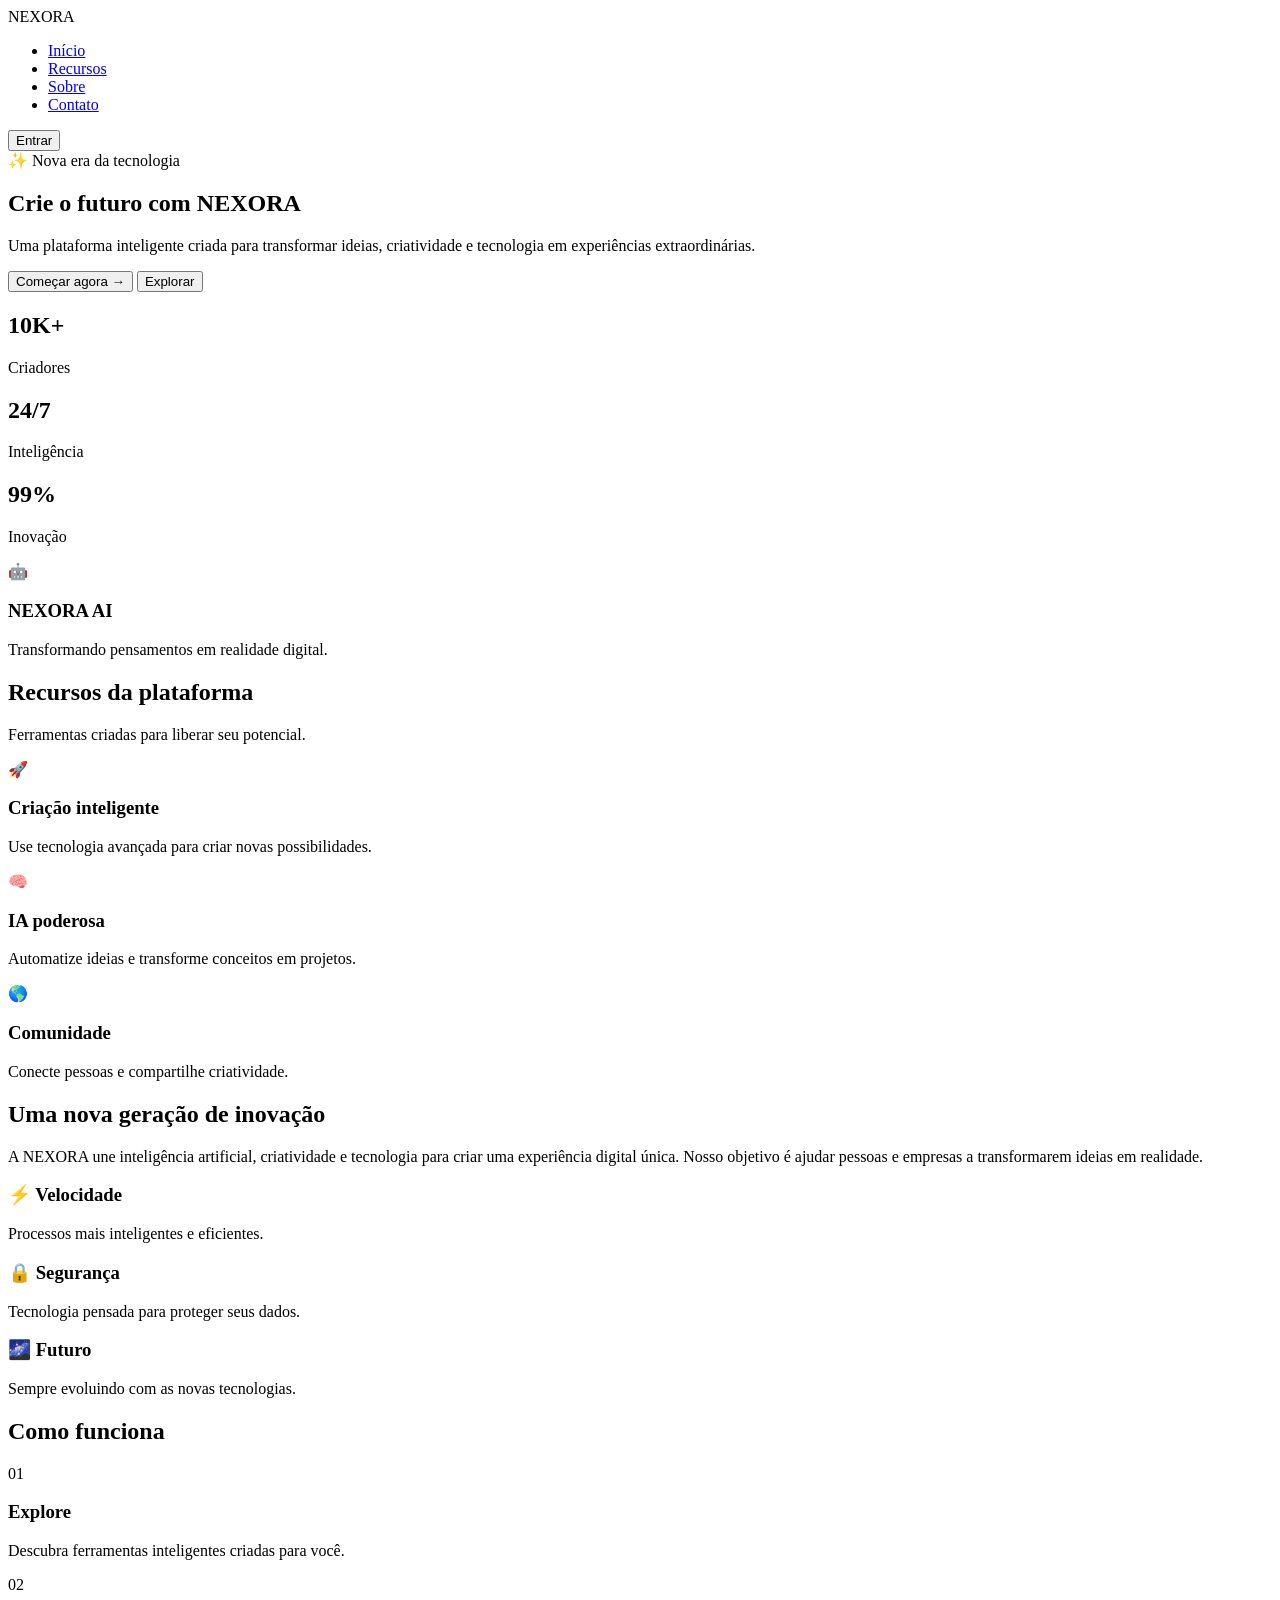
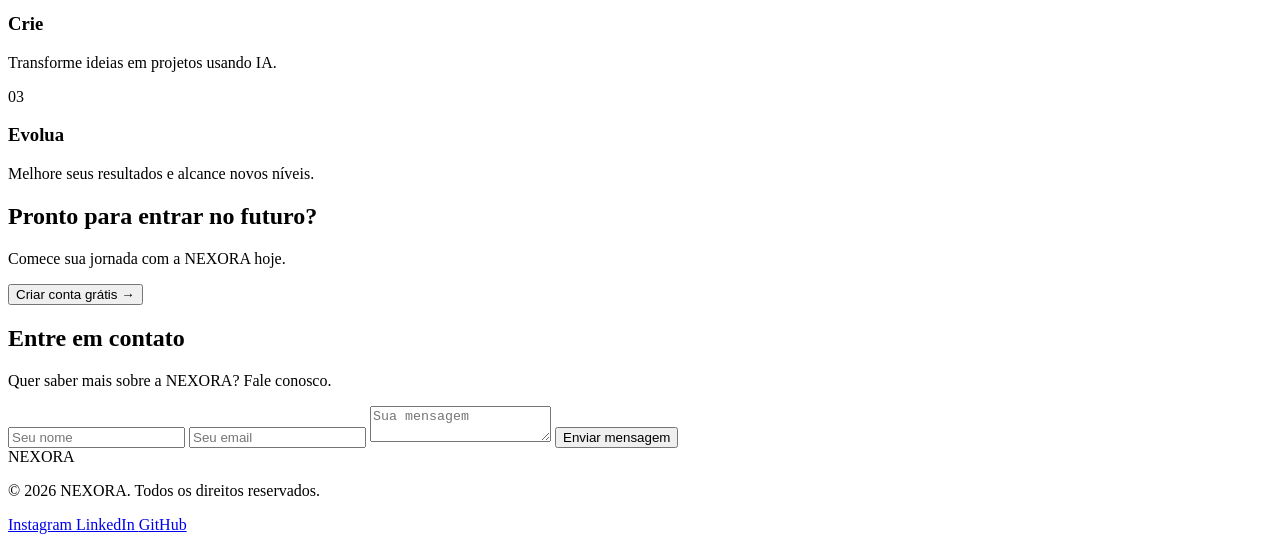
==== commit b4c7aabb: "Atualizar o index.html" ====
--- a/index.html
+++ b/index.html
@@ -1,649 +1,423 @@
-<!doctype html>
+<!DOCTYPE html>
 <html lang="pt-BR">
 <head>
-<meta charset="utf-8">
-<meta name="viewport" content="width=device-width, initial-scale=1, viewport-fit=cover">
-<meta name="description" content="NEXORA: plataforma de gestão financeira. Projeto de demonstração.">
-<title>NEXORA</title>
-<link rel="stylesheet" href="https://fonts.googleapis.com/css2?family=Plus+Jakarta+Sans:wght@400;500;600;700;800&display=swap">
-<style>
-/* Layout: dark luxury fintech. Landing page with glass hero, then an app shell (sidebar + content) for the dashboard. */
-:root{
-  --bg:#07090a; --bg2:#0d1210; --card:rgba(255,255,255,.035); --card-solid:#0f1513;
-  --line:rgba(255,255,255,.08); --fg:#eef3f0; --muted:#8a9a92; --dim:#5c6b64;
-  --em:#10d98a; --em2:#0aa869; --em-glow:rgba(16,217,138,.28); --red:#ff6b6b; --amber:#f5b94a; --blue:#5ab0ff;
-  --font:"Plus Jakarta Sans",system-ui,-apple-system,"Segoe UI",sans-serif;
-  color-scheme:dark;
-}
-*{box-sizing:border-box}
-[hidden]{display:none!important}
-html{scroll-behavior:smooth}
-body{margin:0;background:var(--bg);color:var(--fg);font-family:var(--font);font-size:15px;line-height:1.55;
-  padding-left:max(16px,env(safe-area-inset-left,0px));padding-right:max(16px,env(safe-area-inset-right,0px));padding-block:0;overflow-x:hidden}
-body::before{content:"";position:fixed;inset:0 0 auto;height:env(safe-area-inset-top,0px);z-index:60;background:var(--bg)}
-a{color:inherit;text-decoration:none}
-button{font:inherit;color:inherit;cursor:pointer}
-:focus-visible{outline:2px solid var(--em);outline-offset:2px;border-radius:6px}
-.wrap{max-width:1180px;margin:0 auto;min-width:0}
-.num{font-variant-numeric:tabular-nums}
-.glow-bg{position:fixed;inset:0;z-index:-1;pointer-events:none;overflow:hidden}
-.orb{position:absolute;border-radius:50%;filter:blur(90px);opacity:.5;animation:float 14s ease-in-out infinite}
-.orb.a{width:520px;height:520px;background:radial-gradient(circle,#0b7a52,transparent 70%);top:-160px;left:-120px}
-.orb.b{width:460px;height:460px;background:radial-gradient(circle,#0a4f6b,transparent 70%);top:240px;right:-160px;animation-delay:-6s;opacity:.35}
-@keyframes float{50%{transform:translate(40px,30px) scale(1.08)}}
-.grid-bg{position:absolute;inset:0;background-image:linear-gradient(var(--line) 1px,transparent 1px),linear-gradient(90deg,var(--line) 1px,transparent 1px);background-size:56px 56px;mask-image:radial-gradient(ellipse at 50% 0%,#000 10%,transparent 70%);opacity:.5}
-
-/* buttons */
-.btn{display:inline-flex;align-items:center;justify-content:center;gap:8px;border:1px solid var(--line);background:var(--card);border-radius:12px;padding:11px 18px;font-weight:600;font-size:14px;transition:.2s}
-.btn:hover{border-color:rgba(255,255,255,.2);transform:translateY(-1px)}
-.btn.primary{background:linear-gradient(135deg,var(--em),var(--em2));color:#03120b;border-color:transparent;box-shadow:0 8px 30px var(--em-glow)}
-.btn.primary:hover{box-shadow:0 10px 40px rgba(16,217,138,.45)}
-.btn.sm{padding:8px 13px;font-size:13px;border-radius:10px}
-.btn.danger:hover{border-color:var(--red);color:var(--red)}
-
-/* nav */
-.nav{position:sticky;top:env(safe-area-inset-top,0px);z-index:50;margin:0 -16px;padding:14px 16px;backdrop-filter:blur(16px);background:rgba(7,9,10,.7);border-bottom:1px solid var(--line)}
-.nav .wrap{display:flex;align-items:center;justify-content:space-between;gap:16px}
-.logo{display:flex;align-items:center;gap:10px;font-weight:800;letter-spacing:.12em;font-size:16px}
-.logo i{width:30px;height:30px;border-radius:9px;background:linear-gradient(135deg,var(--em),#0a6e4a);display:grid;place-items:center;box-shadow:0 0 24px var(--em-glow)}
-.logo i svg{width:17px;height:17px}
-.links{display:flex;gap:26px;color:var(--muted);font-size:14px;font-weight:500}
-.links a:hover{color:var(--fg)}
-@media(max-width:760px){.links{display:none}}
-
-/* hero */
-.hero{padding:84px 0 40px;text-align:center;position:relative}
-.pill{display:inline-flex;align-items:center;gap:8px;border:1px solid rgba(16,217,138,.3);background:rgba(16,217,138,.08);color:var(--em);border-radius:99px;padding:6px 14px;font-size:12.5px;font-weight:600}
-.pill b{width:6px;height:6px;border-radius:50%;background:var(--em);box-shadow:0 0 10px var(--em);animation:pulse 2s infinite}
-@keyframes pulse{50%{opacity:.35}}
-h1{font-size:clamp(38px,7vw,76px);line-height:1.04;letter-spacing:-.035em;margin:22px auto 18px;max-width:880px;font-weight:800;text-wrap:balance}
-h1 em{font-style:normal;background:linear-gradient(120deg,var(--em),#7bf0c4);-webkit-background-clip:text;background-clip:text;color:transparent}
-.sub{color:var(--muted);font-size:clamp(16px,2vw,19px);max-width:620px;margin:0 auto 30px}
-.cta{display:flex;gap:12px;justify-content:center;flex-wrap:wrap}
-.preview{margin:60px auto 0;max-width:1040px;border:1px solid var(--line);border-radius:22px;padding:10px;background:linear-gradient(180deg,rgba(255,255,255,.06),rgba(255,255,255,.01));box-shadow:0 40px 120px rgba(0,0,0,.6),0 0 80px rgba(16,217,138,.08);text-align:left}
-.preview-in{border-radius:14px;background:var(--bg2);padding:18px;display:grid;gap:14px;overflow:hidden}
-.mini-k{display:grid;grid-template-columns:repeat(auto-fit,minmax(130px,1fr));gap:12px}
-.mini-k div{border:1px solid var(--line);border-radius:12px;padding:12px 14px}
-.mini-k small{color:var(--muted);font-size:11.5px;display:block}
-.mini-k strong{font-size:20px}
-.up{color:var(--em);font-size:12px;font-weight:600}.dn{color:var(--red);font-size:12px;font-weight:600}
-
-/* sections */
-section.s{padding:84px 0}
-.eyebrow{color:var(--em);font-size:12.5px;font-weight:700;letter-spacing:.14em;text-transform:uppercase}
-h2{font-size:clamp(28px,4.4vw,44px);letter-spacing:-.025em;line-height:1.1;margin:10px 0 14px;text-wrap:balance}
-.lead{color:var(--muted);max-width:560px}
-.stats{display:grid;grid-template-columns:repeat(auto-fit,minmax(200px,1fr));gap:1px;background:var(--line);border:1px solid var(--line);border-radius:20px;overflow:hidden;margin-top:30px}
-.stats div{background:var(--bg);padding:30px 24px}
-.stats strong{display:block;font-size:clamp(30px,4vw,44px);letter-spacing:-.03em;font-weight:800}
-.stats span{color:var(--muted);font-size:14px}
-.feat{display:grid;grid-template-columns:repeat(auto-fit,minmax(280px,1fr));gap:16px;margin-top:36px}
-.card{border:1px solid var(--line);background:var(--card);border-radius:18px;padding:22px;transition:.25s;position:relative;min-width:0}
-.card.hov:hover{transform:translateY(-4px);border-color:rgba(16,217,138,.35);box-shadow:0 20px 50px rgba(0,0,0,.4),0 0 40px rgba(16,217,138,.06)}
-.ico{width:42px;height:42px;border-radius:12px;background:rgba(16,217,138,.1);border:1px solid rgba(16,217,138,.25);display:grid;place-items:center;margin-bottom:14px;color:var(--em)}
-.ico svg{width:20px;height:20px}
-.card h3{margin:0 0 6px;font-size:17px}.card p{margin:0;color:var(--muted);font-size:14px}
-.quotes{display:grid;grid-template-columns:repeat(auto-fit,minmax(280px,1fr));gap:16px;margin-top:36px}
-.quote p{color:var(--fg);font-size:15px;margin-bottom:18px}
-.who{display:flex;align-items:center;gap:12px;font-size:13.5px}
-.av{width:38px;height:38px;border-radius:50%;background:linear-gradient(135deg,#1c3a30,#0d1f19);border:1px solid var(--line);display:grid;place-items:center;font-weight:700;color:var(--em);font-size:13px}
-.who small{display:block;color:var(--muted)}
-.price{display:grid;grid-template-columns:repeat(auto-fit,minmax(260px,1fr));gap:16px;margin-top:36px;align-items:stretch}
-.price .card{padding:28px;display:flex;flex-direction:column;gap:14px}
-.price .hot{border-color:rgba(16,217,138,.5);background:linear-gradient(180deg,rgba(16,217,138,.09),rgba(255,255,255,.02));box-shadow:0 0 60px rgba(16,217,138,.12)}
-.price strong{font-size:40px;letter-spacing:-.03em}.price strong small{font-size:14px;color:var(--muted);font-weight:500}
-.price ul{list-style:none;margin:0;padding:0;display:grid;gap:9px;color:var(--muted);font-size:14px;flex:1}
-.price li::before{content:"✓";color:var(--em);margin-right:9px;font-weight:700}
-details{border:1px solid var(--line);border-radius:14px;background:var(--card);padding:0 20px;margin-bottom:10px}
-summary{cursor:pointer;padding:18px 0;font-weight:600;list-style:none;display:flex;justify-content:space-between;gap:12px}
-summary::after{content:"+";color:var(--em);font-size:20px;line-height:1}
-details[open] summary::after{content:"–"}
-details p{color:var(--muted);margin:0 0 18px;font-size:14.5px}
-footer{border-top:1px solid var(--line);padding:50px 0 40px;margin:0 -16px;padding-inline:16px;color:var(--muted);font-size:13.5px}
-footer .wrap{display:flex;flex-wrap:wrap;gap:30px;justify-content:space-between}
-footer nav{display:flex;gap:22px;flex-wrap:wrap}
-.demo-note{font-size:12px;color:var(--dim);margin-top:10px}
-
-/* app shell */
-.app{display:grid;grid-template-columns:230px minmax(0,1fr);gap:0;min-height:100vh;margin:0 -16px}
-.side{border-right:1px solid var(--line);padding:22px 16px;position:sticky;top:0;height:100vh;display:flex;flex-direction:column;gap:6px;background:rgba(255,255,255,.015)}
-.side .logo{margin:4px 10px 22px}
-.side a{display:flex;align-items:center;gap:12px;padding:10px 12px;border-radius:11px;color:var(--muted);font-weight:500;font-size:14px;transition:.2s}
-.side a svg{width:18px;height:18px}
-.side a:hover{background:var(--card);color:var(--fg)}
-.side a.on{background:rgba(16,217,138,.1);color:var(--em);box-shadow:inset 0 0 0 1px rgba(16,217,138,.25)}
-.side .spacer{flex:1}
-.main{padding:26px clamp(16px,3vw,34px) 60px;min-width:0}
-.top{display:flex;justify-content:space-between;align-items:center;gap:14px;flex-wrap:wrap;margin-bottom:24px}
-.top h2{font-size:26px;margin:0}.top p{margin:2px 0 0;color:var(--muted);font-size:13.5px}
-.banner{border:1px dashed rgba(245,185,74,.4);background:rgba(245,185,74,.06);color:var(--amber);border-radius:12px;padding:9px 14px;font-size:12.5px;margin-bottom:20px}
-.kpis{display:grid;grid-template-columns:repeat(auto-fit,minmax(190px,1fr));gap:14px;margin-bottom:16px}
-.kpi small{color:var(--muted);font-size:12.5px;display:block;margin-bottom:6px}
-.kpi strong{font-size:26px;letter-spacing:-.02em}
-.kpi.hero-k{background:linear-gradient(135deg,rgba(16,217,138,.14),rgba(255,255,255,.02));border-color:rgba(16,217,138,.3)}
-.cols{display:grid;grid-template-columns:minmax(0,1.6fr) minmax(0,1fr);gap:14px;margin-bottom:14px}
-.cols.three{grid-template-columns:repeat(auto-fit,minmax(300px,1fr))}
-.card h4{margin:0 0 4px;font-size:15px}.card .hint{color:var(--muted);font-size:12.5px;margin-bottom:14px}
-.chart{width:100%;height:auto;display:block}
-.chart text{fill:var(--dim);font-size:11px;font-family:var(--font)}
-.legend{display:flex;gap:16px;font-size:12.5px;color:var(--muted);margin-bottom:8px;flex-wrap:wrap}
-.legend i{display:inline-block;width:9px;height:9px;border-radius:3px;margin-right:6px}
-.bar{transition:opacity .2s}.bar:hover{opacity:.8}
-.tip{position:fixed;pointer-events:none;z-index:80;background:#0b100e;border:1px solid var(--line);border-radius:10px;padding:8px 12px;font-size:12.5px;box-shadow:0 12px 30px rgba(0,0,0,.6);opacity:0;transition:opacity .12s}
-.donut-wrap{display:flex;align-items:center;gap:20px;flex-wrap:wrap}
-.donut-wrap svg{width:150px;height:150px;flex:none}
-.cat-list{display:grid;gap:8px;font-size:13px;flex:1;min-width:150px}
-.cat-list div{display:flex;justify-content:space-between;gap:8px}
-.cat-list i{display:inline-block;width:9px;height:9px;border-radius:3px;margin-right:8px}
-.prog{display:grid;gap:14px}
-.prog .row{display:flex;justify-content:space-between;font-size:13px;margin-bottom:6px;gap:8px}
-.track{height:8px;border-radius:99px;background:rgba(255,255,255,.07);overflow:hidden}
-.fill{height:100%;border-radius:99px;background:linear-gradient(90deg,var(--em2),var(--em));width:0;transition:width 1s cubic-bezier(.2,.8,.2,1)}
-.fill.warn{background:linear-gradient(90deg,#c98a1f,var(--amber))}.fill.over{background:linear-gradient(90deg,#c43d3d,var(--red))}
-
-/* table + forms */
-.tools{display:flex;gap:10px;flex-wrap:wrap;margin-bottom:14px}
-input,select{font:inherit;background:rgba(255,255,255,.04);border:1px solid var(--line);color:var(--fg);border-radius:11px;padding:10px 13px;min-width:0}
-input:focus,select:focus{outline:none;border-color:var(--em);box-shadow:0 0 0 3px var(--em-glow)}
-select option{background:#0f1513}
-.tools input[type=search]{flex:1;min-width:180px}
-.tbl{overflow-x:auto}
-table{width:100%;border-collapse:collapse;font-size:14px;min-width:560px}
-th{text-align:left;color:var(--muted);font-weight:600;font-size:12px;text-transform:uppercase;letter-spacing:.08em;padding:10px 12px;border-bottom:1px solid var(--line);cursor:pointer;user-select:none;white-space:nowrap}
-td{padding:13px 12px;border-bottom:1px solid var(--line)}
-tr:hover td{background:rgba(255,255,255,.025)}
-.tag{display:inline-flex;align-items:center;gap:7px;font-size:12.5px;border:1px solid var(--line);border-radius:99px;padding:3px 11px}
-.tag i{width:7px;height:7px;border-radius:50%}
-.amt.in{color:var(--em)}.amt.out{color:var(--fg)}
-.acts{display:flex;gap:6px;justify-content:flex-end}
-.ib{width:32px;height:32px;border-radius:9px;border:1px solid var(--line);background:transparent;display:grid;place-items:center;color:var(--muted)}
-.ib:hover{color:var(--fg);border-color:rgba(255,255,255,.25)}.ib.d:hover{color:var(--red);border-color:var(--red)}
-.ib svg{width:15px;height:15px}
-.empty{text-align:center;padding:44px 10px;color:var(--muted)}
-.empty b{display:block;color:var(--fg);margin-bottom:4px}
-.skel{height:20px;border-radius:8px;background:linear-gradient(90deg,rgba(255,255,255,.04),rgba(255,255,255,.1),rgba(255,255,255,.04));background-size:200% 100%;animation:sh 1.2s infinite}
-@keyframes sh{to{background-position:-200% 0}}
-.modal-bg{position:fixed;inset:0;background:rgba(0,0,0,.65);backdrop-filter:blur(6px);display:grid;place-items:center;z-index:90;padding:16px}
-.modal{width:100%;max-width:440px;background:var(--card-solid);border:1px solid var(--line);border-radius:20px;padding:26px;box-shadow:0 40px 100px rgba(0,0,0,.7);animation:pop .25s ease}
-@keyframes pop{from{opacity:0;transform:translateY(14px) scale(.97)}}
-.modal h3{margin:0 0 18px;font-size:19px}
-.f{display:grid;gap:6px;margin-bottom:14px;font-size:13px;color:var(--muted)}
-.f input,.f select{width:100%;color:var(--fg)}
-.err{color:var(--red);font-size:12px;min-height:0}
-.seg{display:grid;grid-template-columns:1fr 1fr;gap:6px;background:rgba(255,255,255,.04);padding:4px;border-radius:12px;margin-bottom:16px}
-.seg button{border:0;background:transparent;border-radius:9px;padding:9px;font-weight:600;color:var(--muted)}
-.seg button.on{background:rgba(16,217,138,.14);color:var(--em)}
-.seg button.on.exp{background:rgba(255,107,107,.14);color:var(--red)}
-.mnav{display:none}
-@media(max-width:860px){
-  .app{grid-template-columns:1fr}
-  .side{display:none}
-  .mnav{display:flex;position:fixed;left:0;right:0;bottom:0;z-index:55;justify-content:space-around;padding:10px 12px calc(10px + env(safe-area-inset-bottom,0px));background:rgba(10,14,12,.92);backdrop-filter:blur(14px);border-top:1px solid var(--line)}
-  .mnav a{display:grid;place-items:center;gap:3px;font-size:11px;color:var(--muted);padding:2px 12px}
-  .mnav a svg{width:20px;height:20px}.mnav a.on{color:var(--em)}
-  .main{padding-bottom:100px}
-  .cols{grid-template-columns:1fr}
-}
-.view{display:none}.view.on{display:block}
-@media(prefers-reduced-motion:reduce){*{animation:none!important;transition:none!important}}
-</style>
+<meta charset="UTF-8">
+<meta name="viewport" content="width=device-width, initial-scale=1.0">
+
+<title>NEXORA | O Futuro da Criatividade</title>
+
+<meta name="description" content="NEXORA - Tecnologia, inteligência artificial e inovação em uma nova experiência digital.">
+
+<link rel="stylesheet" href="style.css">
+
 </head>
+
 <body>
 
-<div class="glow-bg"><div class="orb a"></div><div class="orb b"></div><div class="grid-bg"></div></div>
-<div class="tip" id="tip"></div>
-
-<!-- ============ LANDING ============ -->
-<div class="view on" id="v-home">
-  <header class="nav"><div class="wrap">
-    <a class="logo" href="#home"><i><svg viewBox="0 0 24 24" fill="none" stroke="#03120b" stroke-width="3" stroke-linecap="round" stroke-linejoin="round"><path d="M5 19V5l14 14V5"/></svg></i>NEXORA</a>
-    <nav class="links"><a href="#features-s" data-scroll>Recursos</a><a href="#pricing-s" data-scroll>Preços</a><a href="#faq-s" data-scroll>Perguntas frequentes</a></nav>
-    <a class="btn primary sm" href="#dashboard">Começar agora</a>
-  </div></header>
-
-  <div class="wrap">
-    <section class="hero">
-      <span class="pill"><b></b>Novo · Orçamentos inteligentes com os seus próprios dados</span>
-      <h1>Assuma o Controle do Seu <em>Futuro Financeiro.</em></h1>
-      <p class="sub">O NEXORA reúne todas as suas contas, orçamentos e metas de poupança em um painel claro e preciso, para você saber sempre para onde o seu dinheiro vai e aonde ele pode chegar.</p>
-      <div class="cta"><a class="btn primary" href="#dashboard">Começar agora →</a><a class="btn" href="#features-s" data-scroll>Conhecer os recursos</a></div>
-
-      <div class="preview"><div class="preview-in">
-        <div class="mini-k">
-          <div><small>Saldo total</small><strong class="num" data-count="48250" data-pre="R$ ">$0</strong><br><span class="up">▲ 4,2%</span></div>
-          <div><small>Receitas do mês</small><strong class="num" data-count="8420" data-pre="R$ ">$0</strong><br><span class="up">▲ 8,1%</span></div>
-          <div><small>Despesas do mês</small><strong class="num" data-count="4180" data-pre="R$ ">$0</strong><br><span class="dn">▼ 2,3%</span></div>
-          <div><small>Taxa de poupança</small><strong class="num" data-count="50" data-suf="%">0%</strong><br><span class="up">▲ 6 p.p.</span></div>
-        </div>
-        <svg class="chart" viewBox="0 0 900 200" preserveAspectRatio="none" aria-label="Gráfico de exemplo do crescimento do patrimônio">
-          <defs><linearGradient id="pg" x1="0" y1="0" x2="0" y2="1"><stop offset="0" stop-color="#10d98a" stop-opacity=".4"/><stop offset="1" stop-color="#10d98a" stop-opacity="0"/></linearGradient></defs>
-          <path d="M0 160 C80 150 120 120 200 126 S330 90 420 96 S560 60 650 56 S800 28 900 18 L900 200 L0 200Z" fill="url(#pg)"/>
-          <path d="M0 160 C80 150 120 120 200 126 S330 90 420 96 S560 60 650 56 S800 28 900 18" fill="none" stroke="#10d98a" stroke-width="2.5"/>
-        </svg>
-      </div></div>
-      <p class="demo-note">Dados de demonstração. Nada aqui é uma conta real.</p>
-    </section>
-
-    <section class="s" style="padding-top:30px">
-      <div class="stats">
-        <div><strong class="num" data-count="2.4" data-dec="1" data-pre="R$ " data-suf=" bi">$0</strong><span>Movimentados este ano</span></div>
-        <div><strong class="num" data-count="180" data-suf=" mil+">0</strong><span>Usuários ativos</span></div>
-        <div><strong class="num" data-count="31" data-suf="%">0</strong><span>Aumento médio na poupança</span></div>
-        <div><strong class="num" data-count="99.99" data-dec="2" data-suf="%">0</strong><span>Disponibilidade</span></div>
-      </div>
-    </section>
-
-    <section class="s" id="features-s">
-      <div class="eyebrow">Recursos</div><h2>Tudo o que o seu dinheiro precisa, em um só lugar.</h2>
-      <p class="lead">Feito para quem quer clareza, não planilhas.</p>
-      <div class="feat">
-        <div class="card hov"><div class="ico" data-i="swap"></div><h3>Controle de transações em segundos</h3><p>Adicione, edite e categorize receitas e despesas em segundos, com o saldo atualizado na hora.</p></div>
-        <div class="card hov"><div class="ico" data-i="pie"></div><h3>Orçamentos que se adaptam</h3><p>Defina limites mensais por categoria e veja a barra ficar amarela antes de você estourar o orçamento.</p></div>
-        <div class="card hov"><div class="ico" data-i="target"></div><h3>Metas de poupança</h3><p>Acompanhe para que você está guardando dinheiro e quanto falta, meta por meta.</p></div>
-        <div class="card hov"><div class="ico" data-i="chart"></div><h3>Análises interativas</h3><p>Compare receitas e despesas mês a mês, com detalhes ao passar o mouse em cada barra.</p></div>
-        <div class="card hov"><div class="ico" data-i="search"></div><h3>Busca e filtros</h3><p>Encontre qualquer transação por nome, categoria ou período, na hora.</p></div>
-        <div class="card hov"><div class="ico" data-i="lock"></div><h3>Privacidade desde o início</h3><p>Nesta versão, seus dados ficam só no seu navegador. Não precisa de conta.</p></div>
-      </div>
-    </section>
-
-    <section class="s">
-      <div class="eyebrow">Depoimentos</div><h2>Aprovado por quem conta cada real.</h2>
-      <div class="quotes">
-        <div class="card quote"><p>Finalmente vejo meu mês inteiro de relance. Só as barras de orçamento me fizeram economizar uns R$ 300 nos dois primeiros meses.</p><div class="who"><div class="av">MR</div><div>Maya Rodriguez<small>Designer de produto</small></div></div></div>
-        <div class="card quote"><p>Mais limpo que qualquer app de banco que já usei. Lançar uma transação leva três segundos e os gráficos atualizam na hora.</p><div class="who"><div class="av">DK</div><div>Daniel Kim<small>Engenheiro freelancer</small></div></div></div>
-        <div class="card quote"><p>As metas de poupança nos mantêm no caminho. Batemos a entrada do apartamento quatro meses antes do previsto.</p><div class="who"><div class="av">SO</div><div>Sofia &amp; Omar<small>Compradores do primeiro imóvel</small></div></div></div>
-      </div>
-      <p class="demo-note">Depoimentos fictícios, apenas para demonstração.</p>
-    </section>
-
-    <section class="s" id="pricing-s">
-      <div class="eyebrow">Preços</div><h2>Planos simples. Cancele quando quiser.</h2>
-      <div class="price">
-        <div class="card"><h3>Inicial</h3><strong>R$ 0<small> /mês</small></strong><ul><li>1 conta</li><li>Transações e categorias</li><li>3 orçamentos</li></ul><a class="btn" href="#dashboard">Começar grátis</a></div>
-        <div class="card hot"><span class="pill" style="align-self:flex-start">Mais popular</span><h3>Pro</h3><strong>R$ 29<small> /mês</small></strong><ul><li>Contas ilimitadas</li><li>Análises avançadas</li><li>Orçamentos e metas ilimitados</li><li>Exportação em CSV</li></ul><a class="btn primary" href="#dashboard">Assinar o Pro</a></div>
-        <div class="card"><h3>Equipe</h3><strong>R$ 79<small> /mês</small></strong><ul><li>Tudo do Pro</li><li>5 espaços compartilhados</li><li>Suporte prioritário</li></ul><a class="btn" href="#dashboard">Falar com vendas</a></div>
-      </div>
-    </section>
-
-    <section class="s" id="faq-s" style="max-width:760px;margin:0 auto">
-      <div class="eyebrow">Perguntas frequentes</div><h2>Dúvidas respondidas.</h2>
-      <details><summary>Onde ficam armazenados os meus dados?</summary><p>Nesta versão, inteiramente no armazenamento local do seu navegador. Nada é enviado a um servidor.</p></details>
-      <details><summary>Os dados da demonstração são reais?</summary><p>Não. O painel abre com dados de exemplo para você explorar. Você pode apagá-los quando quiser pelo botão de reset.</p></details>
-      <details><summary>Posso lançar as minhas próprias transações?</summary><p>Pode. Adicione, edite e exclua na página de Transações e todos os gráficos e saldos são recalculados.</p></details>
-      <details><summary>Posso exportar os meus dados?</summary><p>O plano Pro exporta em CSV. Esta versão de portfólio inclui apenas a interface.</p></details>
-    </section>
-  </div>
-  <footer><div class="wrap">
-    <div><a class="logo" href="#home"><i><svg viewBox="0 0 24 24" fill="none" stroke="#03120b" stroke-width="3" stroke-linecap="round" stroke-linejoin="round"><path d="M5 19V5l14 14V5"/></svg></i>NEXORA</a><p style="margin:12px 0 0;max-width:280px">Gestão financeira premium. Um projeto de portfólio feito com React, TypeScript e Tailwind.</p></div>
-    <nav><a href="#features-s" data-scroll>Recursos</a><a href="#pricing-s" data-scroll>Preços</a><a href="#faq-s" data-scroll>Perguntas frequentes</a><a href="#dashboard">Abrir o app</a></nav>
-    <div>© 2026 NEXORA. Projeto de demonstração.</div>
-  </div></footer>
-</div>
-
-<!-- ============ APP ============ -->
-<div class="view" id="v-app">
-  <div class="app">
-    <aside class="side">
-      <a class="logo" href="#home"><i><svg viewBox="0 0 24 24" fill="none" stroke="#03120b" stroke-width="3" stroke-linecap="round" stroke-linejoin="round"><path d="M5 19V5l14 14V5"/></svg></i>NEXORA</a>
-      <a href="#dashboard" data-nav="dashboard"><span data-i="grid"></span>Painel</a>
-      <a href="#transactions" data-nav="transactions"><span data-i="swap"></span>Transações</a>
-      <a href="#budgets" data-nav="budgets"><span data-i="pie"></span>Orçamentos</a>
-      <a href="#goals" data-nav="goals"><span data-i="target"></span>Metas</a>
-      <div class="spacer"></div>
-      <button class="btn sm" id="reset">Restaurar dados de exemplo</button>
-      <a href="#home" style="margin-top:6px"><span data-i="back"></span>Voltar ao site</a>
-    </aside>
-    <main class="main">
-      <div class="banner">Dados de demonstração. Tudo o que você adicionar fica salvo apenas neste navegador.</div>
-
-      <section class="view on" id="a-dashboard">
-        <div class="top"><div><h2>Painel</h2><p id="subtitle">Resumo de novembro de 2026</p></div><button class="btn primary" data-add>+ Nova transação</button></div>
-        <div class="kpis" id="kpis"></div>
-        <div class="cols">
-          <div class="card"><h4>Receitas x Despesas</h4><div class="hint">Últimos 6 meses</div><div class="legend"><span><i style="background:var(--em)"></i>Receitas</span><span><i style="background:#3a4a43"></i>Despesas</span></div><div id="bars"></div></div>
-          <div class="card"><h4>Despesas por categoria</h4><div class="hint">Este mês</div><div class="donut-wrap" id="donut"></div></div>
-        </div>
-        <div class="cols three">
-          <div class="card"><h4>Progresso dos orçamentos</h4><div class="hint">Gasto no mês x limite</div><div class="prog" id="budgetMini"></div></div>
-          <div class="card"><h4>Metas financeiras</h4><div class="hint">Guardado até agora</div><div class="prog" id="goalMini"></div></div>
-          <div class="card"><h4>Desempenho mensal</h4><div class="hint">Saldo líquido por mês</div><div id="perf"></div></div>
-        </div>
-        <div class="card"><div style="display:flex;justify-content:space-between;align-items:center;margin-bottom:10px"><h4 style="margin:0">Transações recentes</h4><a class="btn sm" href="#transactions">Ver todas</a></div><div class="tbl" id="recent"></div></div>
-      </section>
-
-      <section class="view" id="a-transactions">
-        <div class="top"><div><h2>Transações</h2><p>Busque, filtre, edite e exclua</p></div><button class="btn primary" data-add>+ Nova transação</button></div>
-        <div class="tools">
-          <input type="search" id="q" placeholder="Buscar transações" aria-label="Buscar transações">
-          <select id="fcat" aria-label="Filtrar por categoria"></select>
-          <select id="fmonth" aria-label="Filtrar por mês"></select>
-        </div>
-        <div class="card"><div class="tbl" id="tx"></div></div>
-      </section>
-
-      <section class="view" id="a-budgets">
-        <div class="top"><div><h2>Orçamentos</h2><p>Limites mensais por categoria</p></div></div>
-        <div class="card"><div class="prog" id="budgetFull"></div></div>
-        <div class="card" style="margin-top:14px"><h4>Definir um limite</h4><div class="hint">As mudanças valem na hora</div>
-          <form id="bform" style="display:flex;gap:10px;flex-wrap:wrap"><select id="bcat" aria-label="Categoria do orçamento"></select><input id="blim" type="number" min="1" step="1" placeholder="Limite mensal (R$)" aria-label="Limite mensal"><button class="btn primary" type="submit">Salvar orçamento</button></form><div class="err" id="berr"></div></div>
-      </section>
-
-      <section class="view" id="a-goals">
-        <div class="top"><div><h2>Metas de poupança</h2><p>Acompanhe para que você está guardando</p></div></div>
-        <div class="cols three" id="goalsFull"></div>
-        <div class="card" style="margin-top:14px"><h4>Nova meta</h4><div class="hint">Nome, valor da meta e quanto já guardou</div>
-          <form id="gform" style="display:flex;gap:10px;flex-wrap:wrap"><input id="gname" placeholder="Nome da meta" aria-label="Nome da meta"><input id="gtarget" type="number" min="1" placeholder="Valor da meta (R$)" aria-label="Valor da meta"><input id="gsaved" type="number" min="0" placeholder="Já guardado (R$)" aria-label="Já guardado"><button class="btn primary" type="submit">Adicionar meta</button></form><div class="err" id="gerr"></div></div>
-      </section>
-    </main>
-  </div>
-  <nav class="mnav">
-    <a href="#dashboard" data-nav="dashboard"><span data-i="grid"></span>Início</a>
-    <a href="#transactions" data-nav="transactions"><span data-i="swap"></span>Extrato</a>
-    <a href="#budgets" data-nav="budgets"><span data-i="pie"></span>Orçamentos</a>
-    <a href="#goals" data-nav="goals"><span data-i="target"></span>Metas</a>
-  </nav>
-</div>
-
-<div class="modal-bg" id="modal" hidden>
-  <form class="modal" id="form" role="dialog" aria-modal="true" aria-labelledby="mt" novalidate>
-    <h3 id="mt">Nova transação</h3>
-    <div class="seg" id="seg"><button type="button" data-t="expense" class="on exp">Despesa</button><button type="button" data-t="income">Receita</button></div>
-    <label class="f">Descrição<input id="fdesc" maxlength="40" placeholder="ex.: Supermercado"><span class="err" id="e-desc"></span></label>
-    <label class="f">Valor (R$)<input id="famt" type="number" step="0.01" min="0" placeholder="0,00"><span class="err" id="e-amt"></span></label>
-    <label class="f">Categoria<select id="fcategory"></select></label>
-    <label class="f">Data<input id="fdate" type="date"><span class="err" id="e-date"></span></label>
-    <div style="display:flex;gap:10px;justify-content:flex-end;margin-top:6px"><button type="button" class="btn" id="cancel">Cancelar</button><button type="submit" class="btn primary" id="save">Salvar</button></div>
-  </form>
-</div>
-
-<script>
-(function(){
-"use strict";
-var KEY="nexora.preview.v2";
-var CATS={
-  "Salário":{t:"income",c:"#10d98a"},"Freelance":{t:"income",c:"#5ab0ff"},"Investimentos":{t:"income",c:"#b78bff"},
-  "Moradia":{t:"expense",c:"#10d98a"},"Alimentação":{t:"expense",c:"#f5b94a"},"Transporte":{t:"expense",c:"#5ab0ff"},
-  "Lazer":{t:"expense",c:"#b78bff"},"Saúde":{t:"expense",c:"#ff6b6b"},"Compras":{t:"expense",c:"#3fd0d0"}
-};
-var ICONS={
- grid:'<path d="M3 3h7v7H3zM14 3h7v7h-7zM3 14h7v7H3zM14 14h7v7h-7z"/>',
- swap:'<path d="M7 4 3 8l4 4M3 8h14M17 20l4-4-4-4M21 16H7"/>',
- pie:'<path d="M21 12A9 9 0 1 1 12 3v9z"/><path d="M15 3.5A9 9 0 0 1 20.5 9H15z"/>',
- target:'<circle cx="12" cy="12" r="9"/><circle cx="12" cy="12" r="5"/><circle cx="12" cy="12" r="1"/>',
- chart:'<path d="M3 3v18h18M7 15l4-4 3 3 5-6"/>',
- search:'<circle cx="11" cy="11" r="7"/><path d="m21 21-4.3-4.3"/>',
- lock:'<rect x="4" y="11" width="16" height="10" rx="2"/><path d="M8 11V7a4 4 0 0 1 8 0v4"/>',
- back:'<path d="m15 18-6-6 6-6"/>',
- edit:'<path d="M12 20h9M16.5 3.5a2.1 2.1 0 0 1 3 3L7 19l-4 1 1-4z"/>',
- trash:'<path d="M3 6h18M8 6V4h8v2M6 6l1 14h10l1-14"/>'
-};
-function svgI(n){return '<svg viewBox="0 0 24 24" fill="none" stroke="currentColor" stroke-width="2" stroke-linecap="round" stroke-linejoin="round">'+ICONS[n]+'</svg>'}
-document.querySelectorAll("[data-i]").forEach(function(e){e.innerHTML=svgI(e.dataset.i)});
-
-function iso(y,m,d){return y+"-"+String(m).padStart(2,"0")+"-"+String(d).padStart(2,"0")}
-function seed(){
-  var out=[],id=1,months=[[2026,6],[2026,7],[2026,8],[2026,9],[2026,10],[2026,11]];
-  var free=[1100,1650,900,2100,1400,2250], inv=[120,140,95,180,160,210];
-  months.forEach(function(ym,i){
-    var y=ym[0],m=ym[1];
-    function add(d,desc,amt,cat,t){out.push({id:id++,date:iso(y,m,d),desc:desc,amt:amt,cat:cat,type:t})}
-    add(1,"Salário Northwind Ltda",6200,"Salário","income");
-    add(9,"Freela: site institucional",free[i],"Freelance","income");
-    add(15,"Dividendos",inv[i],"Investimentos","income");
-    add(2,"Aluguel",1850,"Moradia","expense");
-    add(4,"Supermercado",142.8+i*6,"Alimentação","expense");
-    add(11,"Hortifruti",96.4+i*4,"Alimentação","expense");
-    add(18,"Jantar em restaurante",118+i*5,"Alimentação","expense");
-    add(6,"Bilhete do metrô",132,"Transporte","expense");
-    add(13,"Corridas de app",48+i*3,"Transporte","expense");
-    add(8,"Netflix + Spotify",28.98,"Lazer","expense");
-    add(20,"Ingressos de show",70+i*9,"Lazer","expense");
-    add(12,"Farmácia",34.5+i*2,"Saúde","expense");
-    add(16,"Mensalidade da academia",59,"Saúde","expense");
-    add(22,"Compra online",120+i*14,"Compras","expense");
-  });
-  return out.filter(function(t){return t.date<="2026-11-16"});
-}
-var DEF_B={"Moradia":1900,"Alimentação":550,"Transporte":240,"Lazer":180,"Saúde":140,"Compras":260};
-var DEF_G=[{id:1,name:"Reserva de emergência",target:15000,saved:11200},{id:2,name:"Entrada do apartamento",target:60000,saved:23400},{id:3,name:"Viagem ao Japão",target:6500,saved:4100}];
-
-var S;
-function load(){
-  try{var r=localStorage.getItem(KEY);if(r){var p=JSON.parse(r);if(p&&p.tx)return p}}catch(e){}
-  return {tx:seed(),budgets:Object.assign({},DEF_B),goals:JSON.parse(JSON.stringify(DEF_G)),next:500};
-}
-function save(){try{localStorage.setItem(KEY,JSON.stringify(S))}catch(e){}}
-S=load();
-
-var NOW="2026-11";
-var $=function(s){return document.querySelector(s)};
-function money(n,d){return (n<0?"-":"")+"R$ "+Math.abs(n).toLocaleString("pt-BR",{minimumFractionDigits:d||0,maximumFractionDigits:d===undefined?0:d})}
-function esc(s){return String(s).replace(/[&<>"]/g,function(c){return{"&":"&amp;","<":"&lt;",">":"&gt;",'"':"&quot;"}[c]})}
-function monthKey(d){return d.slice(0,7)}
-function monthLabel(k){var p=k.split("-");return new Date(+p[0],+p[1]-1,1).toLocaleString("pt-BR",{month:"short"})}
-function monthsList(){
-  var set={};S.tx.forEach(function(t){set[monthKey(t.date)]=1});set[NOW]=1;
-  return Object.keys(set).sort();
-}
-function sums(key){
-  var i=0,e=0;S.tx.forEach(function(t){if(monthKey(t.date)===key){if(t.type==="income")i+=t.amt;else e+=t.amt}});
-  return {inc:i,exp:e};
-}
-function allTime(){var b=0;S.tx.forEach(function(t){b+=t.type==="income"?t.amt:-t.amt});return b}
-
-/* animated counters */
-function animate(el,to,o){
-  o=o||{};var dec=o.dec||0,pre=o.pre||"",suf=o.suf||"",t0=null,dur=1100;
-  if(matchMedia("(prefers-reduced-motion:reduce)").matches){el.textContent=pre+to.toLocaleString("pt-BR",{minimumFractionDigits:dec,maximumFractionDigits:dec})+suf;return}
-  function step(t){if(!t0)t0=t;var p=Math.min(1,(t-t0)/dur),e=1-Math.pow(1-p,3),v=to*e;
-    el.textContent=pre+v.toLocaleString("pt-BR",{minimumFractionDigits:dec,maximumFractionDigits:dec})+suf;if(p<1)requestAnimationFrame(step)}
-  requestAnimationFrame(step);
-}
-function runLandingCounters(){
-  document.querySelectorAll("#v-home [data-count]").forEach(function(el){
-    animate(el,parseFloat(el.dataset.count),{dec:+el.dataset.dec||0,pre:el.dataset.pre||"",suf:el.dataset.suf||""});
-  });
-}
-
-/* tooltip */
-var tip=$("#tip");
-function showTip(e,html){tip.innerHTML=html;tip.style.opacity=1;var x=e.clientX+14,y=e.clientY+14;
-  if(x+180>innerWidth)x=e.clientX-190;tip.style.left=x+"px";tip.style.top=y+"px"}
-function hideTip(){tip.style.opacity=0}
-document.addEventListener("mousemove",function(e){var t=e.target.closest&&e.target.closest("[data-tip]");if(t)showTip(e,t.getAttribute("data-tip"));else hideTip()});
-
-/* charts */
-function barsChart(){
-  var ms=monthsList().slice(-6),data=ms.map(function(k){var s=sums(k);return{k:k,inc:s.inc,exp:s.exp}});
-  var max=Math.max.apply(null,data.map(function(d){return Math.max(d.inc,d.exp)}).concat([1000]));
-  max=Math.ceil(max/2000)*2000;
-  var W=640,H=260,L=44,B=28,T=10,ph=H-B-T,pw=W-L-8,g=pw/data.length,bw=Math.min(26,g/3);
-  var s='<svg class="chart" viewBox="0 0 '+W+' '+H+'" role="img" aria-label="Receitas x despesas por mês">';
-  for(var i=0;i<=4;i++){var v=max/4*i,y=T+ph-ph*(v/max);
-    s+='<line x1="'+L+'" x2="'+W+'" y1="'+y+'" y2="'+y+'" stroke="rgba(255,255,255,.06)"/><text x="'+(L-8)+'" y="'+(y+4)+'" text-anchor="end">'+(v>=1000?(v/1000)+"k":v)+'</text>'}
-  data.forEach(function(d,i){
-    var cx=L+g*i+g/2,hi=ph*(d.inc/max),he=ph*(d.exp/max);
-    var tipH='<b>'+monthLabel(d.k)+'</b><br>Receitas '+money(d.inc)+'<br>Despesas '+money(d.exp)+'<br>Saldo '+money(d.inc-d.exp);
-    s+='<g data-tip="'+esc(tipH)+'" class="bar">';
-    s+='<rect x="'+(cx-g/2)+'" y="'+T+'" width="'+g+'" height="'+ph+'" fill="transparent"/>';
-    s+='<rect x="'+(cx-bw-2)+'" y="'+(T+ph-hi)+'" width="'+bw+'" height="'+hi+'" rx="5" fill="#10d98a"><animate attributeName="height" from="0" to="'+hi+'" dur=".8s" fill="freeze"/><animate attributeName="y" from="'+(T+ph)+'" to="'+(T+ph-hi)+'" dur=".8s" fill="freeze"/></rect>';
-    s+='<rect x="'+(cx+2)+'" y="'+(T+ph-he)+'" width="'+bw+'" height="'+he+'" rx="5" fill="#3a4a43"><animate attributeName="height" from="0" to="'+he+'" dur=".8s" fill="freeze"/><animate attributeName="y" from="'+(T+ph)+'" to="'+(T+ph-he)+'" dur=".8s" fill="freeze"/></rect>';
-    s+='</g><text x="'+cx+'" y="'+(H-8)+'" text-anchor="middle">'+monthLabel(d.k)+'</text>';
-  });
-  return s+'</svg>';
-}
-function donut(){
-  var tot={},sum=0;
-  S.tx.forEach(function(t){if(t.type==="expense"&&monthKey(t.date)===NOW){tot[t.cat]=(tot[t.cat]||0)+t.amt;sum+=t.amt}});
-  var keys=Object.keys(tot).sort(function(a,b){return tot[b]-tot[a]});
-  if(!sum)return '<div class="empty" style="width:100%"><b>Nenhuma despesa neste mês</b>Adicione uma transação para ver a divisão.</div>';
-  var r=54,c=2*Math.PI*r,off=0,s='<svg viewBox="0 0 150 150" role="img" aria-label="Gráfico de despesas por categoria"><g transform="rotate(-90 75 75)">';
-  keys.forEach(function(k){var len=c*tot[k]/sum;
-    s+='<circle data-tip="'+esc('<b>'+k+'</b><br>'+money(tot[k])+' · '+Math.round(tot[k]/sum*100)+'%')+'" cx="75" cy="75" r="'+r+'" fill="none" stroke="'+CATS[k].c+'" stroke-width="20" stroke-dasharray="'+Math.max(0,len-2)+' '+(c-len+2)+'" stroke-dashoffset="'+(-off)+'"/>';off+=len});
-  s+='</g><text x="75" y="72" text-anchor="middle" style="fill:var(--fg);font-size:14px;font-weight:700">'+money(sum)+'</text><text x="75" y="92" text-anchor="middle">gastos</text></svg><div class="cat-list">';
-  keys.forEach(function(k){s+='<div><span><i style="background:'+CATS[k].c+'"></i>'+k+'</span><b class="num">'+money(tot[k])+'</b></div>'});
-  return s+'</div>';
-}
-function perf(){
-  var ms=monthsList().slice(-6),d=ms.map(function(k){var s=sums(k);return{k:k,n:s.inc-s.exp}});
-  var max=Math.max.apply(null,d.map(function(x){return Math.abs(x.n)}).concat([1]));
-  return '<div style="display:grid;gap:10px">'+d.map(function(x){
-    var p=Math.round(Math.abs(x.n)/max*100);
-    return '<div style="display:grid;grid-template-columns:34px 1fr 74px;gap:10px;align-items:center;font-size:12.5px"><span style="color:var(--muted)">'+monthLabel(x.k)+'</span><div class="track"><div class="fill'+(x.n<0?' over':'')+'" style="width:'+p+'%"></div></div><b class="num" style="text-align:right">'+money(x.n)+'</b></div>'}).join("")+'</div>';
-}
-
-/* KPIs */
-function renderKpis(){
-  var cur=sums(NOW),prev=sums("2026-10"),bal=allTime(),nw=bal+11200+23400+4100+9800;
-  var rate=cur.inc?Math.round((cur.inc-cur.exp)/cur.inc*100):0;
-  function delta(a,b,inv){if(!b)return"";var p=(a-b)/b*100,good=inv?p<=0:p>=0;return '<span class="'+(good?'up':'dn')+'">'+(p>=0?'▲ ':'▼ ')+Math.abs(p).toFixed(1).replace('.',',')+'% vs. mês anterior</span>'}
-  var items=[
-    ["Saldo total",bal,"$",delta(bal,bal-(cur.inc-cur.exp)),true],
-    ["Receitas do mês",cur.inc,"$",delta(cur.inc,prev.inc)],
-    ["Despesas do mês",cur.exp,"$",delta(cur.exp,prev.exp,true)],
-    ["Patrimônio líquido",nw,"$",'<span class="up">Inclui metas e investimentos</span>'],
-    ["Taxa de poupança",rate,"%",'<span class="'+(rate>=20?'up':'dn')+'">'+(rate>=20?'No caminho certo':'Abaixo da meta de 20%')+'</span>']
-  ];
-  $("#kpis").innerHTML=items.map(function(k,i){return '<div class="card hov kpi'+(k[4]?' hero-k':'')+'"><small>'+k[0]+'</small><strong class="num" data-k="'+i+'">'+(k[2]==="$"?"R$ 0":"0%")+'</strong><div style="margin-top:4px">'+k[3]+'</div></div>'}).join("");
-  items.forEach(function(k,i){animate($('[data-k="'+i+'"]'),Math.abs(k[1]),{pre:k[2]==="$"?(k[1]<0?"-R$ ":"R$ "):"",suf:k[2]==="%"?"%":""})});
-}
-
-/* progress */
-function spent(cat){var s=0;S.tx.forEach(function(t){if(t.type==="expense"&&t.cat===cat&&monthKey(t.date)===NOW)s+=t.amt});return s}
-function budgetRows(){
-  var keys=Object.keys(S.budgets);
-  if(!keys.length)return '<div class="empty"><b>Nenhum orçamento ainda</b>Crie um logo abaixo.</div>';
-  return keys.map(function(k){var sp=spent(k),lim=S.budgets[k],p=sp/lim*100,cl=p>=100?"over":p>=80?"warn":"";
-    return '<div><div class="row"><span>'+k+'</span><span class="num">'+money(sp)+' / '+money(lim)+'</span></div><div class="track"><div class="fill '+cl+'" data-w="'+Math.min(100,p)+'"></div></div></div>'}).join("");
-}
-function goalRows(){
-  if(!S.goals.length)return '<div class="empty"><b>Nenhuma meta ainda</b>Adicione a sua primeira logo abaixo.</div>';
-  return S.goals.map(function(g){var p=Math.min(100,g.saved/g.target*100);
-    return '<div><div class="row"><span>'+esc(g.name)+'</span><span class="num">'+money(g.saved)+' / '+money(g.target)+'</span></div><div class="track"><div class="fill" data-w="'+p+'"></div></div></div>'}).join("");
-}
-function fillBars(){requestAnimationFrame(function(){requestAnimationFrame(function(){document.querySelectorAll(".fill[data-w]").forEach(function(f){f.style.width=f.dataset.w+"%"})})})}
-
-/* table */
-var sortBy="date",sortDir=-1;
-function rowHtml(t,actions){
-  var c=CATS[t.cat]||{c:"#888"};
-  return '<tr><td>'+esc(t.desc)+'</td><td><span class="tag"><i style="background:'+c.c+'"></i>'+t.cat+'</span></td><td class="num" style="color:var(--muted)">'+new Date(t.date+"T00:00:00").toLocaleDateString("pt-BR",{month:"short",day:"numeric",year:"numeric"})+'</td><td class="num amt '+(t.type==="income"?"in":"out")+'" style="text-align:right">'+(t.type==="income"?"+":"−")+money(t.amt,2)+'</td>'+
-    (actions?'<td><div class="acts"><button class="ib" data-edit="'+t.id+'" aria-label="Editar '+esc(t.desc)+'">'+svgI("edit")+'</button><button class="ib d" data-del="'+t.id+'" aria-label="Excluir '+esc(t.desc)+'">'+svgI("trash")+'</button></div></td>':'')+'</tr>';
-}
-function head(actions){return '<thead><tr><th data-sort="desc">Descrição</th><th data-sort="cat">Categoria</th><th data-sort="date">Data</th><th data-sort="amt" style="text-align:right">Valor</th>'+(actions?'<th></th>':'')+'</tr></thead>'}
-function renderRecent(){
-  var l=S.tx.slice().sort(function(a,b){return b.date<a.date?-1:b.date>a.date?1:b.id-a.id}).slice(0,6);
-  $("#recent").innerHTML=l.length?'<table>'+head(false).replace(/data-sort="[a-z]+"/g,"")+'<tbody>'+l.map(function(t){return rowHtml(t,false)}).join("")+'</tbody></table>':'<div class="empty"><b>Nenhuma transação ainda</b>Adicione a primeira para começar.</div>';
-}
-function filtered(){
-  var q=$("#q").value.trim().toLowerCase(),c=$("#fcat").value,m=$("#fmonth").value;
-  var l=S.tx.filter(function(t){return(!q||t.desc.toLowerCase().indexOf(q)>-1||t.cat.toLowerCase().indexOf(q)>-1)&&(!c||t.cat===c)&&(!m||monthKey(t.date)===m)});
-  l.sort(function(a,b){var x=a[sortBy],y=b[sortBy];if(typeof x==="string"){x=x.toLowerCase();y=y.toLowerCase()}return(x<y?-1:x>y?1:0)*sortDir});
-  return l;
-}
-function renderTx(){
-  var l=filtered();
-  if(!l.length){$("#tx").innerHTML='<div class="empty"><b>Nenhuma transação encontrada</b>Tente outra busca ou outro filtro.</div>';return}
-  var inc=0,exp=0;l.forEach(function(t){if(t.type==="income")inc+=t.amt;else exp+=t.amt});
-  $("#tx").innerHTML='<table>'+head(true)+'<tbody>'+l.map(function(t){return rowHtml(t,true)}).join("")+'</tbody></table><div style="display:flex;gap:22px;justify-content:flex-end;padding:14px 12px 2px;font-size:13px;color:var(--muted);flex-wrap:wrap"><span>'+l.length+' resultados</span><span>Receitas <b class="num" style="color:var(--em)">'+money(inc,2)+'</b></span><span>Despesas <b class="num" style="color:var(--fg)">'+money(exp,2)+'</b></span></div>';
-}
-function setupFilters(){
-  var c='<option value="">Todas as categorias</option>'+Object.keys(CATS).map(function(k){return '<option>'+k+'</option>'}).join("");
-  var cur=$("#fcat").value;$("#fcat").innerHTML=c;$("#fcat").value=cur;
-  var mv=$("#fmonth").value;
-  $("#fmonth").innerHTML='<option value="">Todas as datas</option>'+monthsList().reverse().map(function(k){return '<option value="'+k+'">'+new Date(k+"-01T00:00:00").toLocaleString("pt-BR",{month:"long",year:"numeric"})+'</option>'}).join("");
-  $("#fmonth").value=mv;
-  $("#bcat").innerHTML=Object.keys(CATS).filter(function(k){return CATS[k].t==="expense"}).map(function(k){return '<option>'+k+'</option>'}).join("");
-}
-
-function goalsFull(){
-  if(!S.goals.length){$("#goalsFull").innerHTML='<div class="card empty" style="grid-column:1/-1"><b>Nenhuma meta ainda</b>Adicione a sua primeira logo abaixo.</div>';return}
-  $("#goalsFull").innerHTML=S.goals.map(function(g){var p=Math.min(100,g.saved/g.target*100);
-    return '<div class="card hov"><div style="display:flex;justify-content:space-between;align-items:start;gap:8px"><h4>'+esc(g.name)+'</h4><button class="ib d" data-delgoal="'+g.id+'" aria-label="Excluir meta '+esc(g.name)+'">'+svgI("trash")+'</button></div><div style="font-size:30px;font-weight:800;letter-spacing:-.02em;margin:6px 0" class="num">'+Math.round(p)+'%</div><div class="track"><div class="fill" data-w="'+p+'"></div></div><div class="hint" style="margin:10px 0 12px">'+money(g.saved)+' de '+money(g.target)+'</div><div style="display:flex;gap:8px"><button class="btn sm" data-contrib="'+g.id+'" data-amt="100">+R$ 100</button><button class="btn sm" data-contrib="'+g.id+'" data-amt="500">+R$ 500</button></div></div>'}).join("");
-}
-
-function renderAll(){
-  renderKpis();
-  $("#bars").innerHTML=barsChart();
-  $("#donut").innerHTML=donut();
-  $("#perf").innerHTML=perf();
-  $("#budgetMini").innerHTML=budgetRows();
-  $("#budgetFull").innerHTML=budgetRows();
-  $("#goalMini").innerHTML=goalRows();
-  goalsFull();renderRecent();setupFilters();renderTx();fillBars();
-}
-
-/* modal */
-var editing=null,mtype="expense";
-function fillCats(){
-  $("#fcategory").innerHTML=Object.keys(CATS).filter(function(k){return CATS[k].t===mtype}).map(function(k){return '<option>'+k+'</option>'}).join("");
-}
-function setType(t){mtype=t;document.querySelectorAll("#seg button").forEach(function(b){var on=b.dataset.t===t;b.classList.toggle("on",on);b.classList.toggle("exp",on&&t==="expense")});fillCats()}
-function openModal(id){
-  editing=id||null;["e-desc","e-amt","e-date"].forEach(function(i){$("#"+i).textContent=""});
-  if(id){var t=S.tx.filter(function(x){return x.id===id})[0];$("#mt").textContent="Editar transação";setType(t.type);$("#fdesc").value=t.desc;$("#famt").value=t.amt;$("#fcategory").value=t.cat;$("#fdate").value=t.date}
-  else{$("#mt").textContent="Nova transação";setType("expense");$("#fdesc").value="";$("#famt").value="";$("#fdate").value="2026-11-16"}
-  $("#modal").hidden=false;setTimeout(function(){$("#fdesc").focus()},30);
-}
-function closeModal(){$("#modal").hidden=true}
-$("#seg").addEventListener("click",function(e){var b=e.target.closest("button");if(b)setType(b.dataset.t)});
-$("#cancel").addEventListener("click",closeModal);
-$("#modal").addEventListener("mousedown",function(e){if(e.target.id==="modal")closeModal()});
-document.addEventListener("keydown",function(e){if(e.key==="Escape"&&!$("#modal").hidden)closeModal()});
-$("#form").addEventListener("submit",function(e){
-  e.preventDefault();
-  var d=$("#fdesc").value.trim(),a=parseFloat($("#famt").value),dt=$("#fdate").value,ok=true;
-  $("#e-desc").textContent=d?"":(ok=false,"Informe uma descrição.");
-  $("#e-amt").textContent=(a>0)?"":(ok=false,"Informe um valor maior que 0.");
-  $("#e-date").textContent=dt?"":(ok=false,"Escolha uma data.");
-  if(!ok)return;
-  var obj={desc:d,amt:Math.round(a*100)/100,cat:$("#fcategory").value,date:dt,type:mtype};
-  if(editing){S.tx=S.tx.map(function(t){return t.id===editing?Object.assign({},t,obj):t})}
-  else{obj.id=S.next++;S.tx.push(obj)}
-  save();closeModal();renderAll();
-});
-
-/* events */
-document.addEventListener("click",function(e){
-  var t=e.target.closest("button,a");if(!t)return;
-  if(t.hasAttribute("data-add"))openModal();
-  else if(t.dataset.edit)openModal(+t.dataset.edit);
-  else if(t.dataset.del){var id=+t.dataset.del;if(t.dataset.arm){S.tx=S.tx.filter(function(x){return x.id!==id});save();renderAll()}else{t.dataset.arm=1;t.style.color="var(--red)";t.style.borderColor="var(--red)";t.setAttribute("aria-label","Confirmar exclusão");setTimeout(function(){t.removeAttribute("data-arm");t.style.color="";t.style.borderColor=""},2200)}}
-  else if(t.dataset.delgoal){S.goals=S.goals.filter(function(g){return g.id!==+t.dataset.delgoal});save();renderAll()}
-  else if(t.dataset.contrib){S.goals.forEach(function(g){if(g.id===+t.dataset.contrib)g.saved=Math.min(g.target,g.saved+ +t.dataset.amt)});save();renderAll()}
-  else if(t.dataset.sort){var k=t.dataset.sort;if(sortBy===k)sortDir*=-1;else{sortBy=k;sortDir=k==="date"||k==="amt"?-1:1}renderTx()}
-  else if(t.id==="reset"){localStorage.removeItem(KEY);S=load();renderAll()}
-  else if(t.hasAttribute("data-scroll")){e.preventDefault();var el=document.getElementById(t.getAttribute("href").slice(1));if(el)el.scrollIntoView({behavior:"smooth"})}
-});
-["#q","#fcat","#fmonth"].forEach(function(s){$(s).addEventListener("input",renderTx)});
-$("#bform").addEventListener("submit",function(e){
-  e.preventDefault();var v=parseFloat($("#blim").value);
-  if(!(v>0)){$("#berr").textContent="Informe um limite maior que 0.";return}
-  $("#berr").textContent="";S.budgets[$("#bcat").value]=Math.round(v);$("#blim").value="";save();renderAll();
-});
-$("#gform").addEventListener("submit",function(e){
-  e.preventDefault();var n=$("#gname").value.trim(),tg=parseFloat($("#gtarget").value),sv=parseFloat($("#gsaved").value)||0;
-  if(!n||!(tg>0)){$("#gerr").textContent="Informe um nome e uma meta maior que 0.";return}
-  if(sv<0||sv>tg){$("#gerr").textContent="O valor guardado deve ficar entre 0 e a meta.";return}
-  $("#gerr").textContent="";S.goals.push({id:Date.now(),name:n,target:tg,saved:sv});$("#gname").value=$("#gtarget").value=$("#gsaved").value="";save();renderAll();
-});
-
-/* routing */
-var APP=["dashboard","transactions","budgets","goals"];
-function route(){
-  var h=(location.hash||"#home").slice(1);
-  if(APP.indexOf(h)>-1){
-    $("#v-home").classList.remove("on");$("#v-app").classList.add("on");
-    document.querySelectorAll("#v-app > .app > .main > .view").forEach(function(v){v.classList.toggle("on",v.id==="a-"+h)});
-    document.querySelectorAll("[data-nav]").forEach(function(a){a.classList.toggle("on",a.dataset.nav===h)});
-    renderAll();scrollTo(0,0);
-  }else if(h==="home"||h===""){
-    $("#v-app").classList.remove("on");$("#v-home").classList.add("on");scrollTo(0,0);runLandingCounters();
-  }
-}
-addEventListener("hashchange",route);
-route();
-})();
-</script>
+<header>
+<nav class="navbar">
+
+<div class="logo">
+NEX<span>ORA</span>
+</div>
+
+<ul class="nav-links">
+<li><a href="#inicio">Início</a></li>
+<li><a href="#recursos">Recursos</a></li>
+<li><a href="#sobre">Sobre</a></li>
+<li><a href="#contato">Contato</a></li>
+</ul>
+
+<button class="nav-btn">
+Entrar
+</button>
+
+</nav>
+</header>
+
+
+<main>
+
+
+<section class="hero" id="inicio">
+
+<div class="hero-text">
+
+<div class="badge">
+✨ Nova era da tecnologia
+</div>
+
+<h1>
+Crie o futuro com
+<span>NEXORA</span>
+</h1>
+
+<p>
+Uma plataforma inteligente criada para transformar ideias,
+criatividade e tecnologia em experiências extraordinárias.
+</p>
+
+
+<div class="buttons">
+
+<button class="primary-btn">
+Começar agora →
+</button>
+
+<button class="outline-btn">
+Explorar
+</button>
+
+</div>
+
+
+<div class="numbers">
+
+<div>
+<h2>10K+</h2>
+<p>Criadores</p>
+</div>
+
+<div>
+<h2>24/7</h2>
+<p>Inteligência</p>
+</div>
+
+<div>
+<h2>99%</h2>
+<p>Inovação</p>
+</div>
+
+</div>
+
+</div>
+
+
+
+<div class="hero-visual">
+
+<div class="ai-card">
+
+<div class="icon">
+🤖
+</div>
+
+<h3>
+NEXORA AI
+</h3>
+
+<p>
+Transformando pensamentos em realidade digital.
+</p>
+
+
+<div class="dots">
+<span></span>
+<span></span>
+<span></span>
+</div>
+
+</div>
+
+</div>
+
+
+</section>
+
+
+
+<section class="features" id="recursos">
+
+<h2>
+Recursos da plataforma
+</h2>
+
+<p>
+Ferramentas criadas para liberar seu potencial.
+</p>
+
+
+<div class="cards">
+
+
+<div class="card">
+
+<div>
+🚀
+</div>
+
+<h3>
+Criação inteligente
+</h3>
+
+<p>
+Use tecnologia avançada para criar novas possibilidades.
+</p>
+
+</div>
+
+
+
+<div class="card">
+
+<div>
+🧠
+</div>
+
+<h3>
+IA poderosa
+</h3>
+
+<p>
+Automatize ideias e transforme conceitos em projetos.
+</p>
+
+</div>
+
+
+
+<div class="card">
+
+<div>
+🌎
+</div>
+
+<h3>
+Comunidade
+</h3>
+
+<p>
+Conecte pessoas e compartilhe criatividade.
+</p>
+
+</div>
+
+
+</div>
+
+</section><section class="about" id="sobre">
+
+<div class="about-content">
+
+<h2>
+Uma nova geração de inovação
+</h2>
+
+<p>
+A NEXORA une inteligência artificial, criatividade e tecnologia
+para criar uma experiência digital única. Nosso objetivo é ajudar
+pessoas e empresas a transformarem ideias em realidade.
+</p>
+
+</div>
+
+
+<div class="about-box">
+
+<div>
+<h3>
+⚡ Velocidade
+</h3>
+
+<p>
+Processos mais inteligentes e eficientes.
+</p>
+</div>
+
+
+<div>
+<h3>
+🔒 Segurança
+</h3>
+
+<p>
+Tecnologia pensada para proteger seus dados.
+</p>
+</div>
+
+
+<div>
+<h3>
+🌌 Futuro
+</h3>
+
+<p>
+Sempre evoluindo com as novas tecnologias.
+</p>
+</div>
+
+</div>
+
+</section>
+
+
+
+<section class="steps" id="como-funciona">
+
+<h2>
+Como funciona
+</h2>
+
+
+<div class="step-container">
+
+
+<div class="step">
+
+<span>
+01
+</span>
+
+<h3>
+Explore
+</h3>
+
+<p>
+Descubra ferramentas inteligentes criadas para você.
+</p>
+
+</div>
+
+
+
+<div class="step">
+
+<span>
+02
+</span>
+
+<h3>
+Crie
+</h3>
+
+<p>
+Transforme ideias em projetos usando IA.
+</p>
+
+</div>
+
+
+
+<div class="step">
+
+<span>
+03
+</span>
+
+<h3>
+Evolua
+</h3>
+
+<p>
+Melhore seus resultados e alcance novos níveis.
+</p>
+
+</div>
+
+
+</div>
+
+</section>
+
+
+
+<section class="cta">
+
+<div class="cta-box">
+
+<h2>
+Pronto para entrar no futuro?
+</h2>
+
+<p>
+Comece sua jornada com a NEXORA hoje.
+</p>
+
+<button class="primary-btn">
+Criar conta grátis →
+</button>
+
+</div>
+
+</section>
+
+
+
+<section class="contact" id="contato">
+
+<h2>
+Entre em contato
+</h2>
+
+<p>
+Quer saber mais sobre a NEXORA? Fale conosco.
+</p>
+
+
+<form>
+
+<input 
+type="text" 
+placeholder="Seu nome">
+
+
+<input 
+type="email" 
+placeholder="Seu email">
+
+
+<textarea 
+placeholder="Sua mensagem">
+</textarea>
+
+
+<button>
+Enviar mensagem
+</button>
+
+
+</form>
+
+
+</section>
+
+
+</main>
+
+
+<footer>
+
+<div class="footer-logo">
+NEX<span>ORA</span>
+</div>
+
+
+<p>
+© 2026 NEXORA. Todos os direitos reservados.
+</p>
+
+
+<div class="social">
+
+<a href="#">
+Instagram
+</a>
+
+<a href="#">
+LinkedIn
+</a>
+
+<a href="#">
+GitHub
+</a>
+
+</div>
+
+
+</footer>
+
+
+<script src="script.js"></script>
+
 </body>
-</html>
+</html>
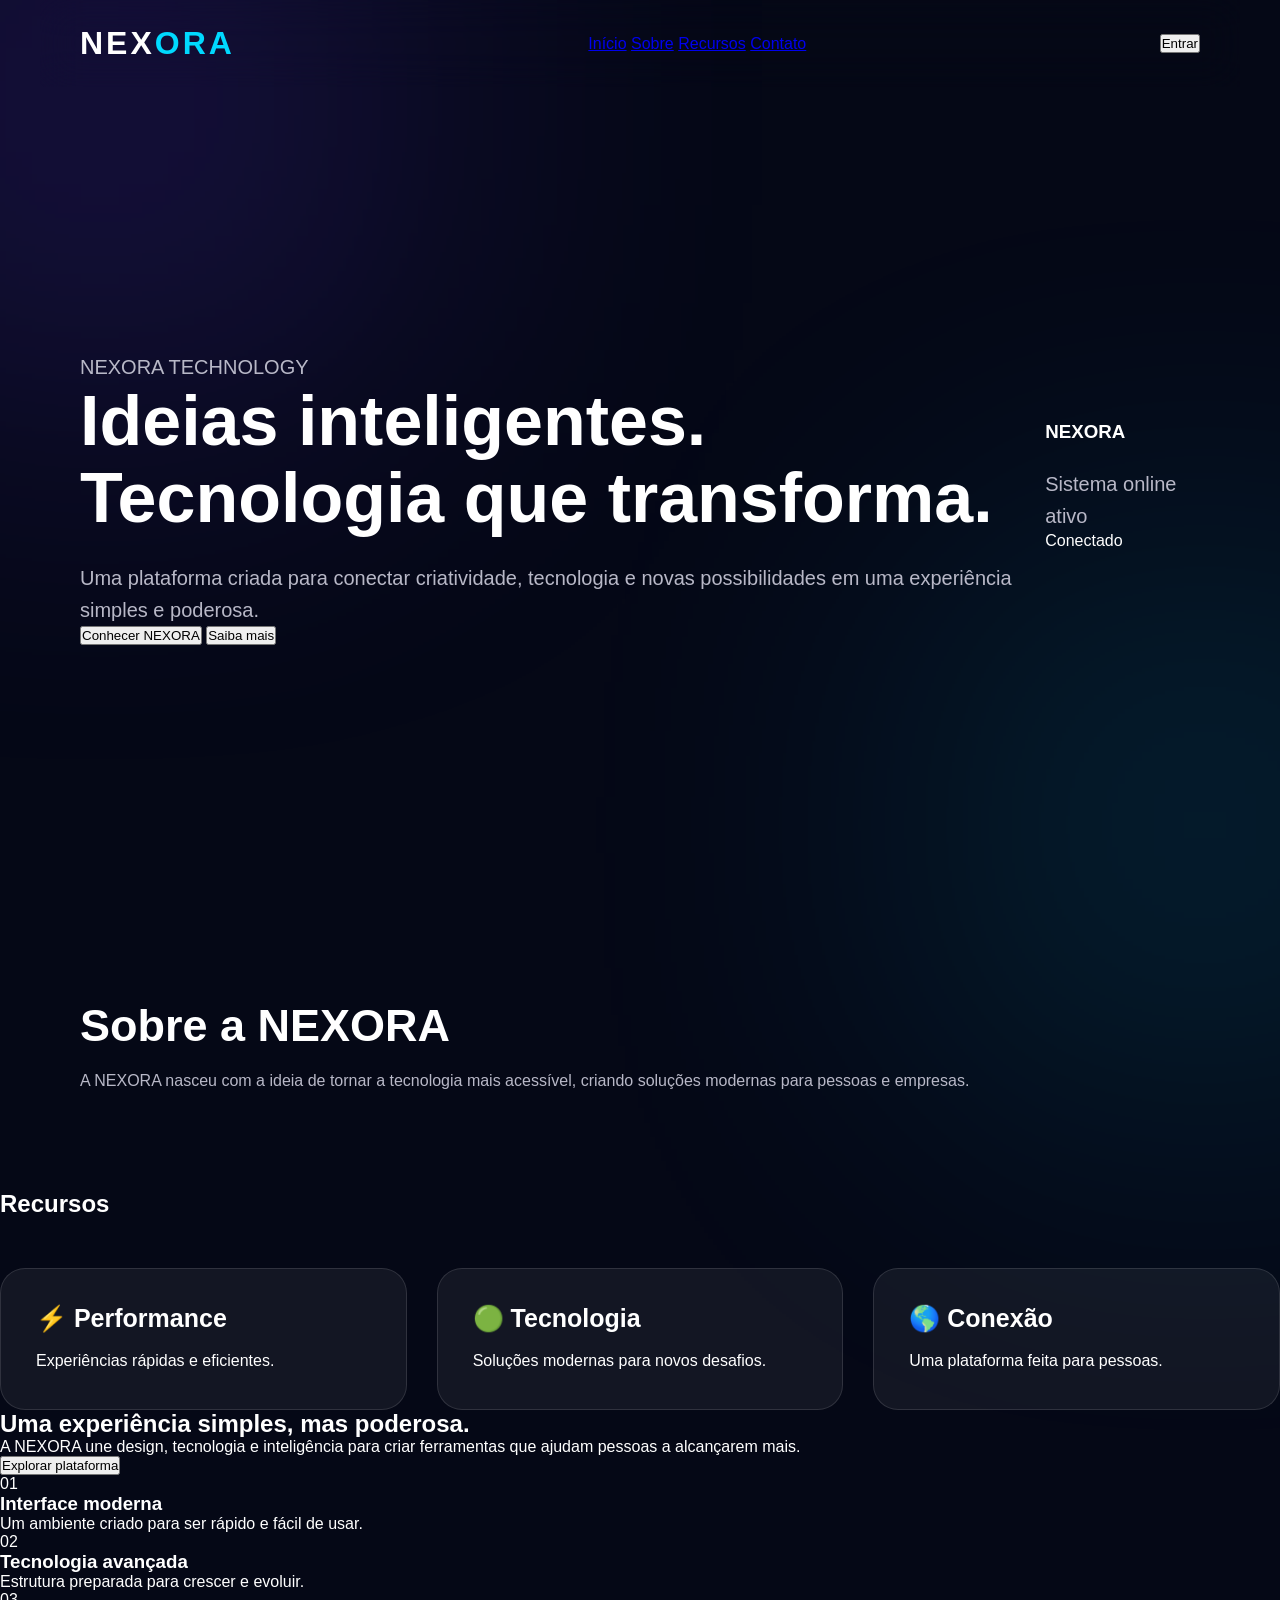
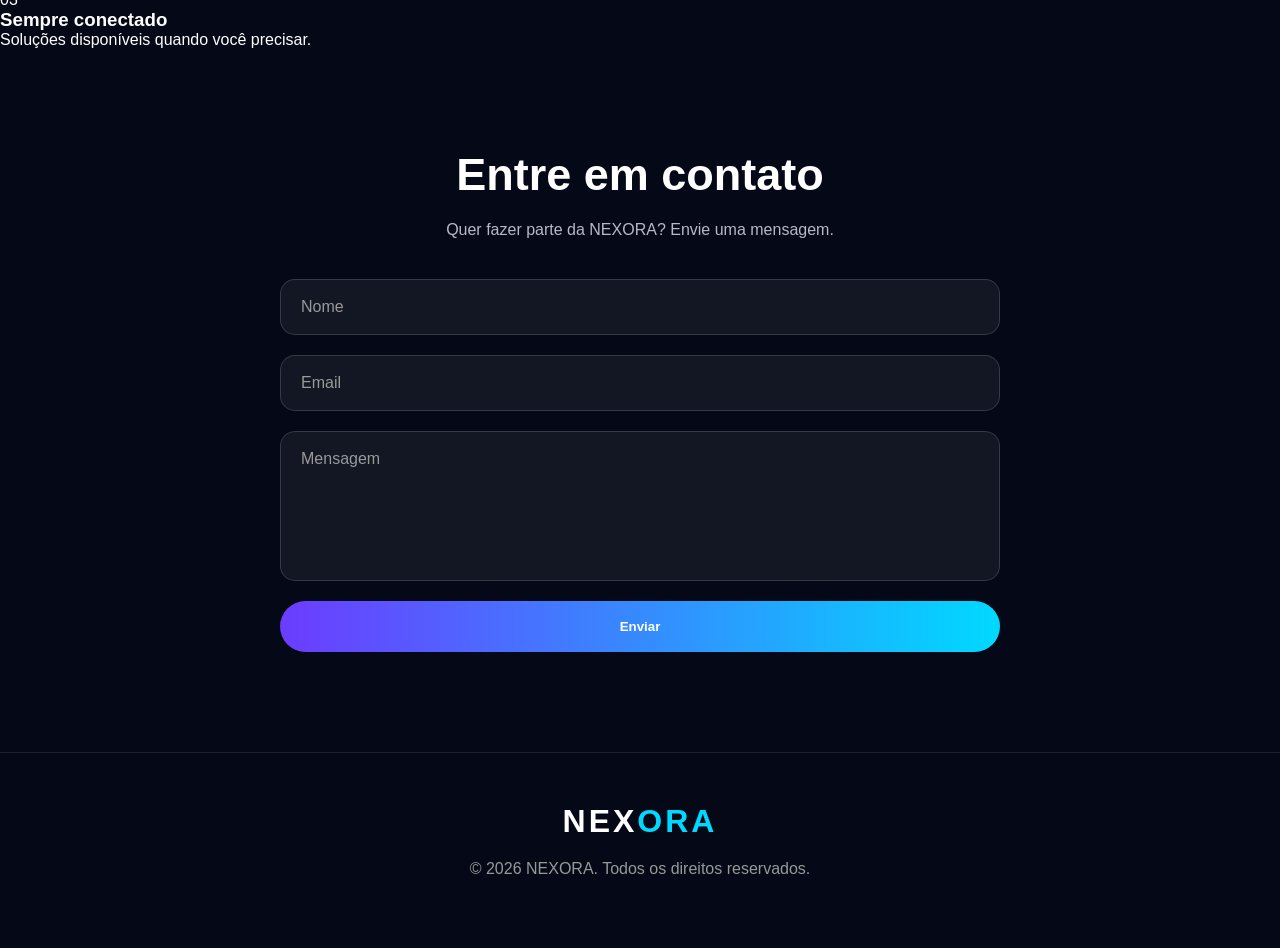
==== commit 2c7c5ac2: "Atualizar o index.html" ====
--- a/index.html
+++ b/index.html
@@ -1,123 +1,143 @@
 <!DOCTYPE html>
 <html lang="pt-BR">
+
 <head>
+
 <meta charset="UTF-8">
 <meta name="viewport" content="width=device-width, initial-scale=1.0">
 
-<title>NEXORA | O Futuro da Criatividade</title>
-
-<meta name="description" content="NEXORA - Tecnologia, inteligência artificial e inovação em uma nova experiência digital.">
+<title>NEXORA | Tecnologia que conecta ideias</title>
 
 <link rel="stylesheet" href="style.css">
 
 </head>
 
+
 <body>
 
+
 <header>
+
 <nav class="navbar">
 
 <div class="logo">
 NEX<span>ORA</span>
 </div>
 
-<ul class="nav-links">
-<li><a href="#inicio">Início</a></li>
-<li><a href="#recursos">Recursos</a></li>
-<li><a href="#sobre">Sobre</a></li>
-<li><a href="#contato">Contato</a></li>
-</ul>
-
-<button class="nav-btn">
+
+<div class="menu">
+
+<a href="#inicio">Início</a>
+<a href="#sobre">Sobre</a>
+<a href="#recursos">Recursos</a>
+<a href="#contato">Contato</a>
+
+</div>
+
+
+<button class="menu-btn">
 Entrar
 </button>
 
+
 </nav>
+
 </header>
 
 
+
 <main>
 
 
 <section class="hero" id="inicio">
 
-<div class="hero-text">
-
-<div class="badge">
-✨ Nova era da tecnologia
-</div>
+
+<div class="hero-content">
+
+
+<p class="tag">
+NEXORA TECHNOLOGY
+</p>
+
 
 <h1>
-Crie o futuro com
-<span>NEXORA</span>
+Ideias inteligentes.
+<br>
+Tecnologia que transforma.
 </h1>
 
-<p>
-Uma plataforma inteligente criada para transformar ideias,
-criatividade e tecnologia em experiências extraordinárias.
-</p>
-
-
-<div class="buttons">
-
-<button class="primary-btn">
-Começar agora →
+
+<p class="description">
+
+Uma plataforma criada para conectar
+criatividade, tecnologia e novas possibilidades
+em uma experiência simples e poderosa.
+
+</p>
+
+
+<div class="actions">
+
+<button class="primary">
+Conhecer NEXORA
 </button>
 
-<button class="outline-btn">
-Explorar
+
+<button class="secondary">
+Saiba mais
 </button>
 
 </div>
 
 
-<div class="numbers">
-
-<div>
-<h2>10K+</h2>
-<p>Criadores</p>
-</div>
-
-<div>
-<h2>24/7</h2>
-<p>Inteligência</p>
-</div>
-
-<div>
-<h2>99%</h2>
-<p>Inovação</p>
-</div>
-
-</div>
-
-</div>
-
-
-
-<div class="hero-visual">
-
-<div class="ai-card">
-
-<div class="icon">
-🤖
-</div>
-
-<h3>
-NEXORA AI
-</h3>
-
-<p>
-Transformando pensamentos em realidade digital.
-</p>
-
-
-<div class="dots">
+</div>
+
+
+
+<div class="screen">
+
+
+<div class="screen-top">
+
 <span></span>
 <span></span>
 <span></span>
-</div>
-
-</div>
+
+</div>
+
+
+<div class="screen-content">
+
+
+<div class="line"></div>
+
+<div class="line small"></div>
+
+
+<div class="panel">
+
+<h3>
+NEXORA
+</h3>
+
+<p>
+Sistema online ativo
+</p>
+
+
+<div class="status">
+
+<span></span>
+Conectado
+
+</div>
+
+
+</div>
+
+
+</div>
+
 
 </div>
 
@@ -126,15 +146,38 @@
 
 
 
-<section class="features" id="recursos">
+
+
+<section class="about" id="sobre">
+
 
 <h2>
-Recursos da plataforma
+Sobre a NEXORA
 </h2>
 
-<p>
-Ferramentas criadas para liberar seu potencial.
-</p>
+
+<p>
+
+A NEXORA nasceu com a ideia de tornar
+a tecnologia mais acessível, criando soluções
+modernas para pessoas e empresas.
+
+</p>
+
+
+</section>
+
+
+
+
+
+<section class="resources" id="recursos">
+
+
+<h2>
+Recursos
+</h2>
+
 
 
 <div class="cards">
@@ -142,16 +185,12 @@
 
 <div class="card">
 
-<div>
-🚀
-</div>
-
-<h3>
-Criação inteligente
-</h3>
-
-<p>
-Use tecnologia avançada para criar novas possibilidades.
+<h3>
+⚡ Performance
+</h3>
+
+<p>
+Experiências rápidas e eficientes.
 </p>
 
 </div>
@@ -160,16 +199,12 @@
 
 <div class="card">
 
-<div>
-🧠
-</div>
-
-<h3>
-IA poderosa
-</h3>
-
-<p>
-Automatize ideias e transforme conceitos em projetos.
+<h3>
+🟢 Tecnologia
+</h3>
+
+<p>
+Soluções modernas para novos desafios.
 </p>
 
 </div>
@@ -178,139 +213,115 @@
 
 <div class="card">
 
-<div>
-🌎
-</div>
-
-<h3>
-Comunidade
-</h3>
-
-<p>
-Conecte pessoas e compartilhe criatividade.
-</p>
-
-</div>
-
-
-</div>
-
-</section><section class="about" id="sobre">
-
-<div class="about-content">
+<h3>
+🌎 Conexão
+</h3>
+
+<p>
+Uma plataforma feita para pessoas.
+</p>
+
+</div>
+
+
+</div>
+
+
+</section><section class="experience">
+
+<div class="experience-box">
+
+<div class="experience-text">
 
 <h2>
-Uma nova geração de inovação
+Uma experiência simples,
+mas poderosa.
 </h2>
 
 <p>
-A NEXORA une inteligência artificial, criatividade e tecnologia
-para criar uma experiência digital única. Nosso objetivo é ajudar
-pessoas e empresas a transformarem ideias em realidade.
-</p>
-
-</div>
-
-
-<div class="about-box">
-
-<div>
-<h3>
-⚡ Velocidade
-</h3>
-
-<p>
-Processos mais inteligentes e eficientes.
-</p>
-</div>
-
-
-<div>
-<h3>
-🔒 Segurança
-</h3>
-
-<p>
-Tecnologia pensada para proteger seus dados.
-</p>
-</div>
-
-
-<div>
-<h3>
-🌌 Futuro
-</h3>
-
-<p>
-Sempre evoluindo com as novas tecnologias.
-</p>
-</div>
-
-</div>
-
-</section>
-
-
-
-<section class="steps" id="como-funciona">
-
-<h2>
-Como funciona
-</h2>
-
-
-<div class="step-container">
-
-
-<div class="step">
+A NEXORA une design, tecnologia e inteligência
+para criar ferramentas que ajudam pessoas a
+alcançarem mais.
+</p>
+
+
+<button class="primary">
+Explorar plataforma
+</button>
+
+
+</div>
+
+
+<div class="features-list">
+
+
+<div class="feature-item">
 
 <span>
 01
 </span>
 
-<h3>
-Explore
-</h3>
-
-<p>
-Descubra ferramentas inteligentes criadas para você.
-</p>
-
-</div>
-
-
-
-<div class="step">
+<div>
+
+<h3>
+Interface moderna
+</h3>
+
+<p>
+Um ambiente criado para ser rápido
+e fácil de usar.
+</p>
+
+</div>
+
+</div>
+
+
+
+<div class="feature-item">
 
 <span>
 02
 </span>
 
-<h3>
-Crie
-</h3>
-
-<p>
-Transforme ideias em projetos usando IA.
-</p>
-
-</div>
-
-
-
-<div class="step">
+<div>
+
+<h3>
+Tecnologia avançada
+</h3>
+
+<p>
+Estrutura preparada para crescer
+e evoluir.
+</p>
+
+</div>
+
+</div>
+
+
+
+<div class="feature-item">
 
 <span>
 03
 </span>
 
-<h3>
-Evolua
-</h3>
-
-<p>
-Melhore seus resultados e alcance novos níveis.
-</p>
+<div>
+
+<h3>
+Sempre conectado
+</h3>
+
+<p>
+Soluções disponíveis quando você precisar.
+</p>
+
+</div>
+
+</div>
+
 
 </div>
 
@@ -321,58 +332,43 @@
 
 
 
-<section class="cta">
-
-<div class="cta-box">
-
-<h2>
-Pronto para entrar no futuro?
-</h2>
-
-<p>
-Comece sua jornada com a NEXORA hoje.
-</p>
-
-<button class="primary-btn">
-Criar conta grátis →
-</button>
-
-</div>
-
-</section>
-
 
 
 <section class="contact" id="contato">
+
 
 <h2>
 Entre em contato
 </h2>
 
-<p>
-Quer saber mais sobre a NEXORA? Fale conosco.
-</p>
+
+<p>
+Quer fazer parte da NEXORA?
+Envie uma mensagem.
+</p>
+
 
 
 <form>
+
 
 <input 
 type="text" 
-placeholder="Seu nome">
+placeholder="Nome">
 
 
 <input 
 type="email" 
-placeholder="Seu email">
+placeholder="Email">
 
 
 <textarea 
-placeholder="Sua mensagem">
+placeholder="Mensagem">
 </textarea>
 
 
-<button>
-Enviar mensagem
+<button class="primary">
+Enviar
 </button>
 
 
@@ -382,12 +378,17 @@
 </section>
 
 
+
 </main>
 
 
+
+
+
 <footer>
 
-<div class="footer-logo">
+
+<div class="logo">
 NEX<span>ORA</span>
 </div>
 
@@ -397,27 +398,14 @@
 </p>
 
 
-<div class="social">
-
-<a href="#">
-Instagram
-</a>
-
-<a href="#">
-LinkedIn
-</a>
-
-<a href="#">
-GitHub
-</a>
-
-</div>
-
-
 </footer>
 
 
+
+
 <script src="script.js"></script>
 
+
 </body>
-</html>+
+</html>
--- a/style.css
+++ b/style.css
@@ -0,0 +1,839 @@
+* {
+    margin: 0;
+    padding: 0;
+    box-sizing: border-box;
+    font-family: 'Inter', Arial, sans-serif;
+}
+
+html {
+    scroll-behavior: smooth;
+}
+
+body {
+    background: #050816;
+    color: #ffffff;
+    overflow-x: hidden;
+}
+
+
+/* EFEITOS DE FUNDO */
+
+body::before {
+    content: "";
+    position: fixed;
+    width: 500px;
+    height: 500px;
+    background: #6c3cff;
+    filter: blur(180px);
+    opacity: .25;
+    top: -150px;
+    left: -150px;
+    z-index: -1;
+}
+
+body::after {
+    content: "";
+    position: fixed;
+    width: 450px;
+    height: 450px;
+    background: #00d9ff;
+    filter: blur(180px);
+    opacity: .18;
+    right: -150px;
+    bottom: -150px;
+    z-index: -1;
+}
+
+
+/* NAVBAR */
+
+header {
+    position: fixed;
+    top: 0;
+    width: 100%;
+    z-index: 10;
+}
+
+
+.navbar {
+    max-width: 1200px;
+    margin: auto;
+    padding: 25px 40px;
+    display: flex;
+    align-items: center;
+    justify-content: space-between;
+    backdrop-filter: blur(20px);
+}
+
+
+.logo {
+    font-size: 32px;
+    font-weight: 900;
+    letter-spacing: 3px;
+}
+
+
+.logo span,
+h1 span,
+.footer-logo span {
+    color: #00d9ff;
+}
+
+
+.nav-links {
+    display: flex;
+    gap: 35px;
+    list-style: none;
+}
+
+
+.nav-links a {
+    color: white;
+    text-decoration: none;
+    opacity: .8;
+    transition: .3s;
+}
+
+
+.nav-links a:hover {
+    color: #00d9ff;
+}
+
+
+.nav-btn {
+    padding: 12px 25px;
+    border: none;
+    border-radius: 30px;
+    background: linear-gradient(90deg,#6c3cff,#00d9ff);
+    color:white;
+    font-weight:bold;
+}
+
+
+
+/* HERO */
+
+.hero {
+    min-height: 100vh;
+    max-width: 1200px;
+    margin:auto;
+    padding:120px 40px 50px;
+    display:flex;
+    align-items:center;
+    justify-content:space-between;
+}
+
+
+.hero-text {
+    max-width:600px;
+}
+
+
+.badge {
+    display:inline-block;
+    padding:10px 20px;
+    border-radius:30px;
+    background:rgba(255,255,255,.08);
+    border:1px solid rgba(255,255,255,.15);
+    margin-bottom:25px;
+}
+
+
+.hero h1 {
+    font-size:70px;
+    line-height:1.1;
+}
+
+
+.hero p {
+    margin-top:25px;
+    color:#b8b8c7;
+    font-size:20px;
+    line-height:1.6;
+}
+
+
+.buttons {
+    display:flex;
+    gap:20px;
+    margin-top:40px;
+}
+
+
+.primary-btn,
+.outline-btn {
+    padding:16px 35px;
+    border-radius:40px;
+    cursor:pointer;
+    font-size:16px;
+}
+
+
+.primary-btn {
+    border:none;
+    color:white;
+    background:linear-gradient(90deg,#6c3cff,#00d9ff);
+}
+
+
+.outline-btn {
+    background:transparent;
+    color:white;
+    border:1px solid rgba(255,255,255,.3);
+}
+
+
+
+/* ESTATÍSTICAS */
+
+.numbers {
+    display:flex;
+    gap:50px;
+    margin-top:60px;
+}
+
+
+.numbers h2 {
+    font-size:35px;
+}
+
+
+.numbers p {
+    color:#b8b8c7;
+    font-size:14px;
+}/* CARD DA IA */
+
+.hero-visual {
+    display:flex;
+    justify-content:center;
+}
+
+
+.ai-card {
+
+    width:350px;
+    padding:40px;
+
+    border-radius:30px;
+
+    background:rgba(255,255,255,.08);
+
+    border:1px solid rgba(255,255,255,.15);
+
+    backdrop-filter:blur(20px);
+
+    text-align:center;
+
+    box-shadow:0 0 50px rgba(0,217,255,.15);
+
+}
+
+
+
+.icon {
+
+    font-size:70px;
+
+}
+
+
+
+.ai-card h3 {
+
+    font-size:30px;
+
+    margin:20px 0;
+
+}
+
+
+
+.ai-card p {
+
+    color:#b8b8c7;
+
+}
+
+
+
+.dots span {
+
+    display:inline-block;
+
+    width:10px;
+
+    height:10px;
+
+    background:#00d9ff;
+
+    border-radius:50%;
+
+    margin:20px 5px;
+
+    animation:pulse 1.5s infinite;
+
+}
+
+
+
+@keyframes pulse {
+
+    50% {
+
+        transform:scale(1.5);
+
+        opacity:.5;
+
+    }
+
+}
+
+
+/* SEÇÕES */
+
+
+.features,
+.about,
+.steps {
+
+    max-width:1200px;
+
+    margin:auto;
+
+    padding:100px 40px;
+
+}
+
+
+
+.features,
+.steps {
+
+    text-align:center;
+
+}
+
+
+
+.features h2,
+.about h2,
+.steps h2,
+.contact h2 {
+
+    font-size:45px;
+
+    margin-bottom:20px;
+
+}
+
+
+
+.features > p,
+.about p,
+.contact p {
+
+    color:#b8b8c7;
+
+}
+
+
+
+/* CARDS */
+
+
+.cards {
+
+    display:grid;
+
+    grid-template-columns:repeat(3,1fr);
+
+    gap:30px;
+
+    margin-top:50px;
+
+}
+
+
+
+.card {
+
+    padding:35px;
+
+    border-radius:25px;
+
+    background:rgba(255,255,255,.06);
+
+    border:1px solid rgba(255,255,255,.12);
+
+    transition:.4s;
+
+}
+
+
+
+.card:hover {
+
+    transform:translateY(-10px);
+
+    border-color:#00d9ff;
+
+}
+
+
+
+.card div {
+
+    font-size:45px;
+
+    margin-bottom:20px;
+
+}
+
+
+
+.card h3 {
+
+    font-size:25px;
+
+    margin-bottom:15px;
+
+}
+
+
+
+.card p {
+
+    line-height:1.6;
+
+}
+
+
+
+/* SOBRE */
+
+
+.about-content {
+
+    text-align:center;
+
+    max-width:750px;
+
+    margin:auto;
+
+}
+
+
+
+.about-box {
+
+    display:grid;
+
+    grid-template-columns:repeat(3,1fr);
+
+    gap:25px;
+
+    margin-top:60px;
+
+}
+
+
+
+.about-box div {
+
+    padding:30px;
+
+    border-radius:25px;
+
+    background:rgba(255,255,255,.05);
+
+    border:1px solid rgba(255,255,255,.1);
+
+}
+
+
+
+/* PASSOS */
+
+
+.step-container {
+
+    display:grid;
+
+    grid-template-columns:repeat(3,1fr);
+
+    gap:30px;
+
+    margin-top:50px;
+
+}
+
+
+
+.step span {
+
+    display:flex;
+
+    width:60px;
+
+    height:60px;
+
+    align-items:center;
+
+    justify-content:center;
+
+    margin:auto;
+
+    border-radius:50%;
+
+    background:linear-gradient(90deg,#6c3cff,#00d9ff);
+
+}
+
+
+
+/* CTA */
+
+
+.cta {
+
+    max-width:1200px;
+
+    margin:auto;
+
+    padding:80px 40px;
+
+}
+
+
+
+.cta-box {
+
+    text-align:center;
+
+    padding:70px 30px;
+
+    border-radius:35px;
+
+    background:linear-gradient(
+    135deg,
+    rgba(108,60,255,.3),
+    rgba(0,217,255,.2)
+    );
+
+}
+
+
+
+.cta-box h2 {
+
+    font-size:45px;
+
+}/* CONTATO */
+
+.contact {
+
+    max-width:800px;
+
+    margin:auto;
+
+    padding:100px 40px;
+
+    text-align:center;
+
+}
+
+
+.contact form {
+
+    display:flex;
+
+    flex-direction:column;
+
+    gap:20px;
+
+    margin-top:40px;
+
+}
+
+
+
+input,
+textarea {
+
+    padding:18px 20px;
+
+    border-radius:15px;
+
+    border:1px solid rgba(255,255,255,.15);
+
+    background:rgba(255,255,255,.06);
+
+    color:white;
+
+    font-size:16px;
+
+    outline:none;
+
+}
+
+
+
+textarea {
+
+    height:150px;
+
+    resize:none;
+
+}
+
+
+
+input::placeholder,
+textarea::placeholder {
+
+    color:#999;
+
+}
+
+
+
+form button {
+
+    padding:18px;
+
+    border:none;
+
+    border-radius:30px;
+
+    background:linear-gradient(90deg,#6c3cff,#00d9ff);
+
+    color:white;
+
+    font-weight:bold;
+
+    cursor:pointer;
+
+}
+
+
+
+/* FOOTER */
+
+
+footer {
+
+    padding:50px 40px;
+
+    text-align:center;
+
+    border-top:1px solid rgba(255,255,255,.1);
+
+}
+
+
+
+.footer-logo {
+
+    font-size:35px;
+
+    font-weight:900;
+
+    letter-spacing:3px;
+
+}
+
+
+
+footer p {
+
+    color:#999;
+
+    margin:20px 0;
+
+}
+
+
+
+.social {
+
+    display:flex;
+
+    justify-content:center;
+
+    gap:25px;
+
+}
+
+
+
+.social a {
+
+    color:white;
+
+    text-decoration:none;
+
+}
+
+
+
+.social a:hover {
+
+    color:#00d9ff;
+
+}
+
+
+
+/* ANIMAÇÃO */
+
+.hero-text,
+.hero-visual,
+.card,
+.step {
+
+    animation:entrada 1s ease;
+
+}
+
+
+
+@keyframes entrada {
+
+    from {
+
+        opacity:0;
+
+        transform:translateY(30px);
+
+    }
+
+
+    to {
+
+        opacity:1;
+
+        transform:translateY(0);
+
+    }
+
+}
+
+
+
+/* CELULAR */
+
+
+@media(max-width:900px){
+
+
+.navbar {
+
+    padding:20px;
+
+}
+
+
+.nav-links {
+
+    display:none;
+
+}
+
+
+.hero {
+
+    flex-direction:column;
+
+    text-align:center;
+
+}
+
+
+
+.hero h1 {
+
+    font-size:45px;
+
+}
+
+
+
+.hero p {
+
+    font-size:17px;
+
+}
+
+
+
+.buttons {
+
+    flex-direction:column;
+
+}
+
+
+
+.numbers {
+
+    justify-content:center;
+
+    gap:25px;
+
+}
+
+
+
+.ai-card {
+
+    width:300px;
+
+    margin-top:50px;
+
+}
+
+
+
+.cards {
+
+    grid-template-columns:1fr;
+
+}
+
+
+
+.about-box {
+
+    grid-template-columns:1fr;
+
+}
+
+
+
+.step-container {
+
+    grid-template-columns:1fr;
+
+}
+
+
+
+.features h2,
+.about h2,
+.steps h2,
+.contact h2 {
+
+    font-size:35px;
+
+}
+
+
+
+.cta-box h2 {
+
+    font-size:32px;
+
+}
+
+
+}
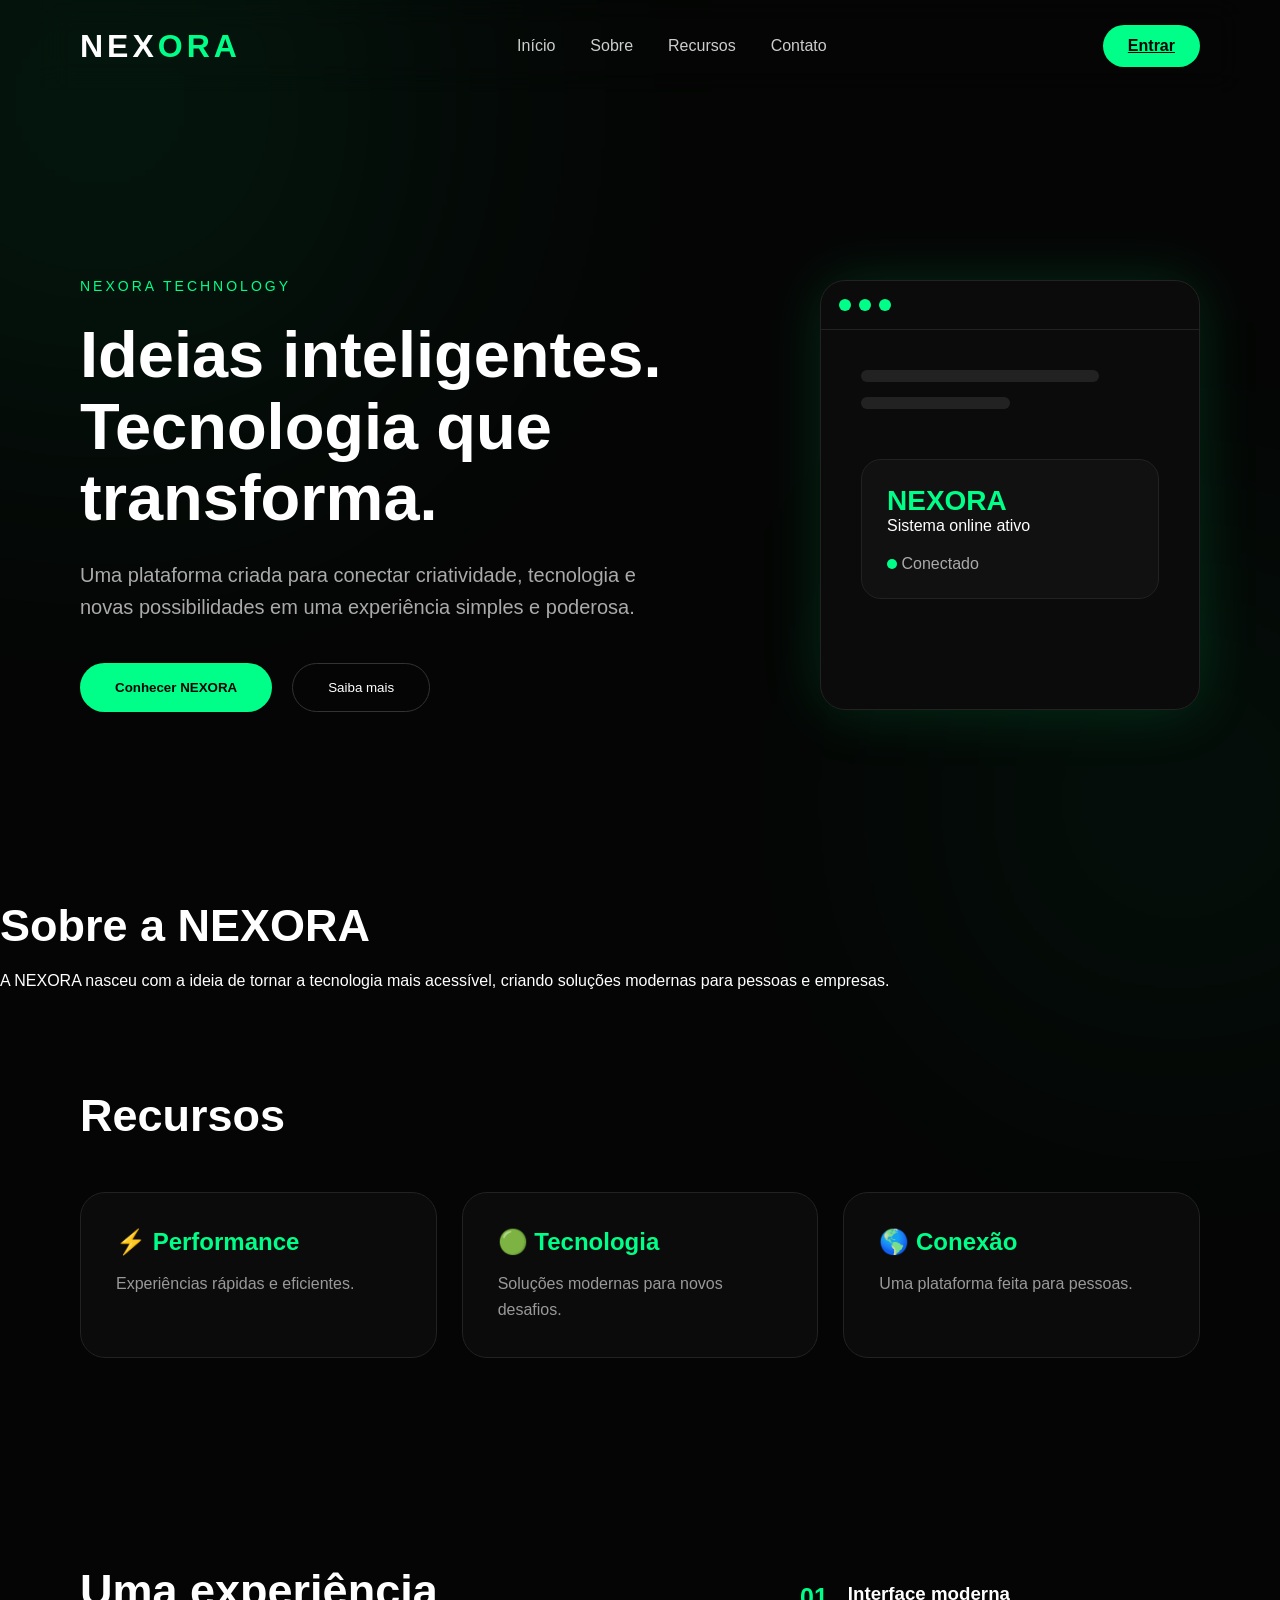
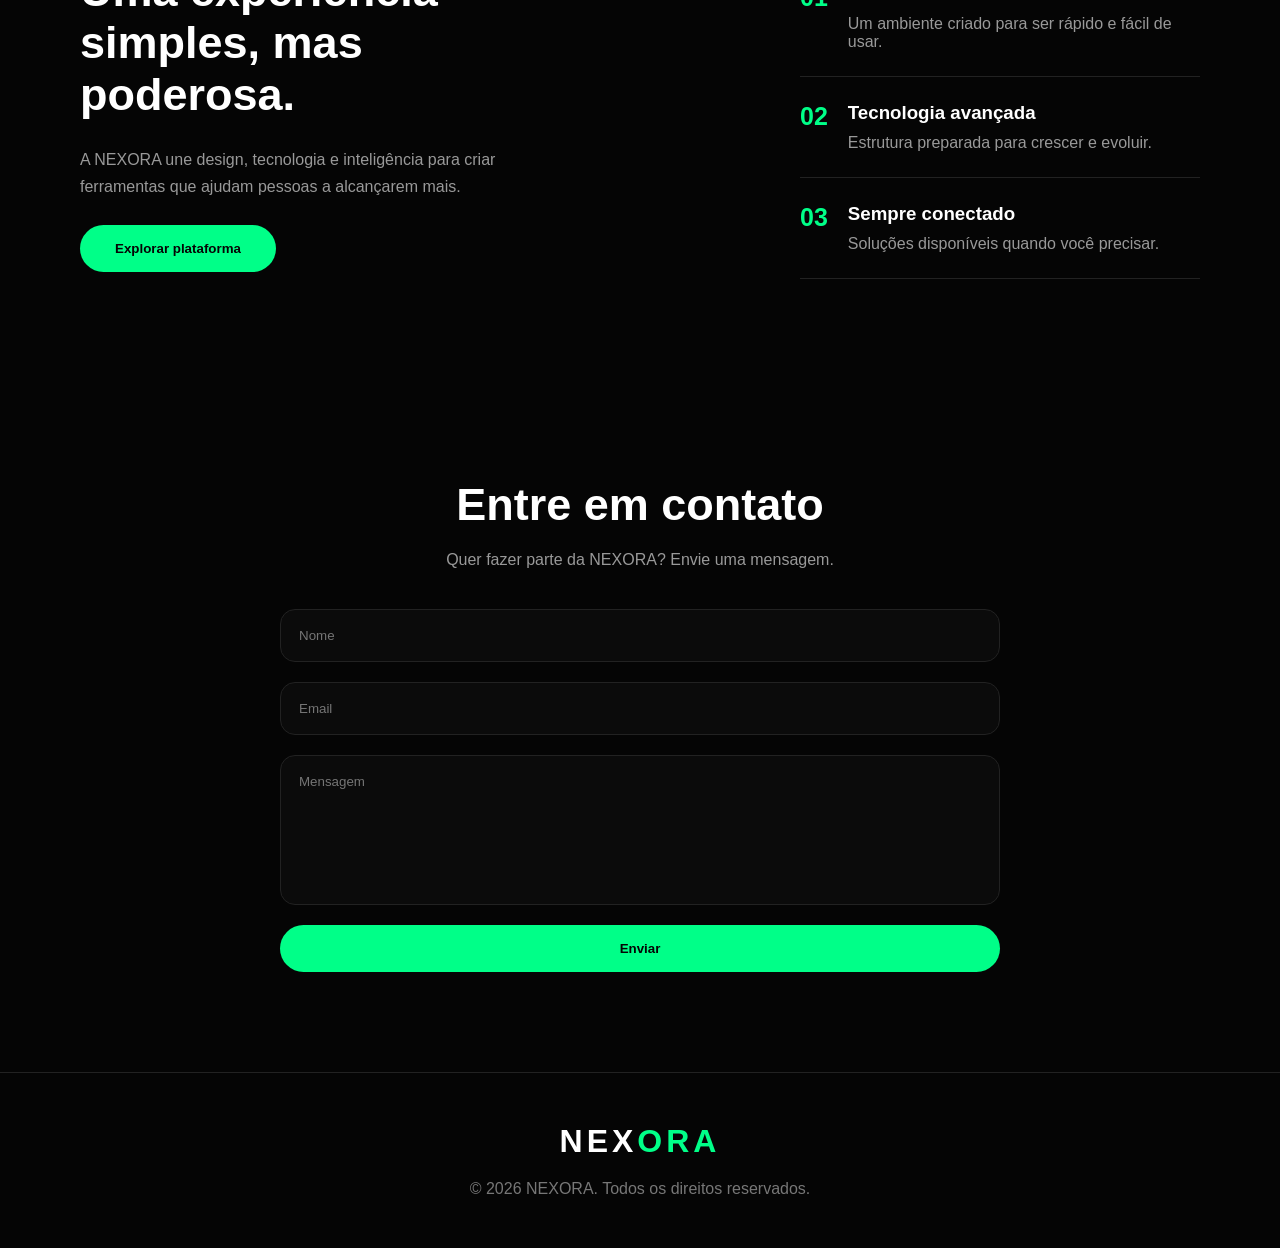
==== commit 6089c9d0: "Atualizar o index.html" ====
--- a/index.html
+++ b/index.html
@@ -35,9 +35,9 @@
 </div>
 
 
-<button class="menu-btn">
+<a href="login.html" class="menu-btn">
 Entrar
-</button>
+</a>
 
 
 </nav>
--- a/style.css
+++ b/style.css
@@ -2,556 +2,664 @@
     margin: 0;
     padding: 0;
     box-sizing: border-box;
-    font-family: 'Inter', Arial, sans-serif;
-}
+    font-family: Arial, Helvetica, sans-serif;
+}
+
 
 html {
     scroll-behavior: smooth;
 }
 
+
 body {
-    background: #050816;
-    color: #ffffff;
+
+    background: #050505;
+    color: white;
     overflow-x: hidden;
-}
-
-
-/* EFEITOS DE FUNDO */
+
+}
+
+
+/* BRILHO VERDE NO FUNDO */
 
 body::before {
-    content: "";
-    position: fixed;
-    width: 500px;
-    height: 500px;
-    background: #6c3cff;
-    filter: blur(180px);
-    opacity: .25;
-    top: -150px;
-    left: -150px;
-    z-index: -1;
-}
+
+    content:"";
+
+    position:fixed;
+
+    width:500px;
+
+    height:500px;
+
+    background:#00ff88;
+
+    opacity:.12;
+
+    filter:blur(180px);
+
+    top:-150px;
+
+    left:-150px;
+
+    z-index:-1;
+
+}
+
+
 
 body::after {
-    content: "";
-    position: fixed;
-    width: 450px;
-    height: 450px;
-    background: #00d9ff;
-    filter: blur(180px);
-    opacity: .18;
-    right: -150px;
-    bottom: -150px;
-    z-index: -1;
-}
+
+    content:"";
+
+    position:fixed;
+
+    width:400px;
+
+    height:400px;
+
+    background:#00ff88;
+
+    opacity:.08;
+
+    filter:blur(160px);
+
+    bottom:-100px;
+
+    right:-100px;
+
+    z-index:-1;
+
+}
+
 
 
 /* NAVBAR */
 
+
 header {
-    position: fixed;
-    top: 0;
-    width: 100%;
-    z-index: 10;
-}
+
+    position:fixed;
+
+    top:0;
+
+    width:100%;
+
+    z-index:20;
+
+}
+
 
 
 .navbar {
-    max-width: 1200px;
-    margin: auto;
-    padding: 25px 40px;
-    display: flex;
-    align-items: center;
-    justify-content: space-between;
-    backdrop-filter: blur(20px);
-}
+
+    max-width:1200px;
+
+    margin:auto;
+
+    padding:25px 40px;
+
+    display:flex;
+
+    align-items:center;
+
+    justify-content:space-between;
+
+    backdrop-filter:blur(15px);
+
+}
+
 
 
 .logo {
-    font-size: 32px;
-    font-weight: 900;
-    letter-spacing: 3px;
-}
-
-
-.logo span,
-h1 span,
-.footer-logo span {
-    color: #00d9ff;
-}
-
-
-.nav-links {
-    display: flex;
-    gap: 35px;
-    list-style: none;
-}
-
-
-.nav-links a {
-    color: white;
-    text-decoration: none;
-    opacity: .8;
-    transition: .3s;
-}
-
-
-.nav-links a:hover {
-    color: #00d9ff;
-}
-
-
-.nav-btn {
-    padding: 12px 25px;
-    border: none;
-    border-radius: 30px;
-    background: linear-gradient(90deg,#6c3cff,#00d9ff);
+
+    font-size:32px;
+
+    font-weight:900;
+
+    letter-spacing:4px;
+
+}
+
+
+.logo span {
+
+    color:#00ff88;
+
+}
+
+
+
+.menu {
+
+    display:flex;
+
+    gap:35px;
+
+}
+
+
+
+.menu a {
+
+    text-decoration:none;
+
     color:white;
+
+    opacity:.8;
+
+    transition:.3s;
+
+}
+
+
+
+.menu a:hover {
+
+    color:#00ff88;
+
+}
+
+
+
+.menu-btn {
+
+    background:#00ff88;
+
+    color:#050505;
+
+    border:none;
+
+    padding:12px 25px;
+
+    border-radius:30px;
+
     font-weight:bold;
-}
+
+}
+
+
 
 
 
 /* HERO */
 
+
 .hero {
-    min-height: 100vh;
-    max-width: 1200px;
+
+    min-height:100vh;
+
+    max-width:1200px;
+
     margin:auto;
-    padding:120px 40px 50px;
+
+    padding:150px 40px 60px;
+
     display:flex;
+
     align-items:center;
+
     justify-content:space-between;
-}
-
-
-.hero-text {
+
+    gap:50px;
+
+}
+
+
+
+.hero-content {
+
     max-width:600px;
-}
-
-
-.badge {
+
+}
+
+
+
+.tag {
+
+    color:#00ff88;
+
+    font-size:14px;
+
+    letter-spacing:3px;
+
+    margin-bottom:25px;
+
+}
+
+
+
+.hero h1 {
+
+    font-size:65px;
+
+    line-height:1.1;
+
+}
+
+
+
+.description {
+
+    margin-top:25px;
+
+    color:#aaa;
+
+    font-size:20px;
+
+    line-height:1.6;
+
+}
+
+
+
+.actions {
+
+    display:flex;
+
+    gap:20px;
+
+    margin-top:40px;
+
+}
+
+
+
+.primary {
+
+    padding:16px 35px;
+
+    border:none;
+
+    border-radius:30px;
+
+    background:#00ff88;
+
+    color:#050505;
+
+    font-weight:bold;
+
+    cursor:pointer;
+
+}
+
+
+
+.secondary {
+
+    padding:16px 35px;
+
+    border-radius:30px;
+
+    background:transparent;
+
+    color:white;
+
+    border:1px solid #333;
+
+}
+
+
+
+/* TELA */
+
+
+.screen {
+
+    width:380px;
+
+    height:430px;
+
+    background:#0b0b0b;
+
+    border:1px solid #222;
+
+    border-radius:25px;
+
+    box-shadow:0 0 60px rgba(0,255,136,.15);
+
+}
+
+
+
+.screen-top {
+
+    padding:18px;
+
+    display:flex;
+
+    gap:8px;
+
+    border-bottom:1px solid #222;
+
+}
+
+
+
+.screen-top span {
+
+    width:12px;
+
+    height:12px;
+
+    border-radius:50%;
+
+    background:#00ff88;
+
+}
+
+
+
+.screen-content {
+
+    padding:40px;
+
+}
+
+
+
+.line {
+
+    height:12px;
+
+    width:80%;
+
+    background:#222;
+
+    border-radius:20px;
+
+    margin-bottom:15px;
+
+}
+
+
+
+.line.small {
+
+    width:50%;
+
+}
+
+
+
+.panel {
+
+    margin-top:50px;
+
+    padding:25px;
+
+    border-radius:20px;
+
+    background:#111;
+
+    border:1px solid #222;
+
+}
+
+
+
+.panel h3 {
+
+    color:#00ff88;
+
+    font-size:28px;
+
+}
+
+
+
+.status {
+
+    margin-top:20px;
+
+    color:#aaa;
+
+}
+
+
+
+.status span {
+
     display:inline-block;
-    padding:10px 20px;
-    border-radius:30px;
-    background:rgba(255,255,255,.08);
-    border:1px solid rgba(255,255,255,.15);
-    margin-bottom:25px;
-}
-
-
-.hero h1 {
-    font-size:70px;
-    line-height:1.1;
-}
-
-
-.hero p {
-    margin-top:25px;
-    color:#b8b8c7;
-    font-size:20px;
+
+    width:10px;
+
+    height:10px;
+
+    background:#00ff88;
+
+    border-radius:50%;
+
+}/* RECURSOS */
+
+.resources {
+
+    max-width:1200px;
+
+    margin:auto;
+
+    padding:100px 40px;
+
+}
+
+
+.resources h2,
+.about h2,
+.contact h2 {
+
+    font-size:45px;
+
+    margin-bottom:20px;
+
+}
+
+
+
+.cards {
+
+    display:grid;
+
+    grid-template-columns:repeat(3,1fr);
+
+    gap:25px;
+
+    margin-top:50px;
+
+}
+
+
+
+.card {
+
+    padding:35px;
+
+    background:#0b0b0b;
+
+    border:1px solid #222;
+
+    border-radius:25px;
+
+    transition:.4s;
+
+}
+
+
+
+.card:hover {
+
+    transform:translateY(-8px);
+
+    border-color:#00ff88;
+
+    box-shadow:0 0 30px rgba(0,255,136,.15);
+
+}
+
+
+
+.card h3 {
+
+    color:#00ff88;
+
+    margin-bottom:15px;
+
+    font-size:24px;
+
+}
+
+
+
+.card p {
+
+    color:#999;
+
     line-height:1.6;
-}
-
-
-.buttons {
+
+}
+
+
+
+/* EXPERIÊNCIA */
+
+
+.experience {
+
+    max-width:1200px;
+
+    margin:auto;
+
+    padding:100px 40px;
+
+}
+
+
+
+.experience-box {
+
     display:flex;
+
+    justify-content:space-between;
+
+    align-items:center;
+
+    gap:50px;
+
+}
+
+
+
+.experience-text {
+
+    max-width:500px;
+
+}
+
+
+
+.experience-text h2 {
+
+    font-size:45px;
+
+}
+
+
+
+.experience-text p {
+
+    margin:25px 0;
+
+    color:#999;
+
+    line-height:1.7;
+
+}
+
+
+
+.features-list {
+
+    width:400px;
+
+}
+
+
+
+.feature-item {
+
+    display:flex;
+
     gap:20px;
-    margin-top:40px;
-}
-
-
-.primary-btn,
-.outline-btn {
-    padding:16px 35px;
-    border-radius:40px;
-    cursor:pointer;
-    font-size:16px;
-}
-
-
-.primary-btn {
-    border:none;
-    color:white;
-    background:linear-gradient(90deg,#6c3cff,#00d9ff);
-}
-
-
-.outline-btn {
-    background:transparent;
-    color:white;
-    border:1px solid rgba(255,255,255,.3);
-}
-
-
-
-/* ESTATÍSTICAS */
-
-.numbers {
+
+    padding:25px 0;
+
+    border-bottom:1px solid #222;
+
+}
+
+
+
+.feature-item span {
+
+    color:#00ff88;
+
+    font-size:25px;
+
+    font-weight:bold;
+
+}
+
+
+
+.feature-item h3 {
+
+    margin-bottom:10px;
+
+}
+
+
+
+.feature-item p {
+
+    color:#999;
+
+}
+
+
+
+/* CONTATO */
+
+
+.contact {
+
+    max-width:800px;
+
+    margin:auto;
+
+    padding:100px 40px;
+
+    text-align:center;
+
+}
+
+
+
+.contact p {
+
+    color:#999;
+
+    margin-bottom:40px;
+
+}
+
+
+
+form {
+
     display:flex;
-    gap:50px;
-    margin-top:60px;
-}
-
-
-.numbers h2 {
-    font-size:35px;
-}
-
-
-.numbers p {
-    color:#b8b8c7;
-    font-size:14px;
-}/* CARD DA IA */
-
-.hero-visual {
-    display:flex;
-    justify-content:center;
-}
-
-
-.ai-card {
-
-    width:350px;
-    padding:40px;
-
-    border-radius:30px;
-
-    background:rgba(255,255,255,.08);
-
-    border:1px solid rgba(255,255,255,.15);
-
-    backdrop-filter:blur(20px);
-
-    text-align:center;
-
-    box-shadow:0 0 50px rgba(0,217,255,.15);
-
-}
-
-
-
-.icon {
-
-    font-size:70px;
-
-}
-
-
-
-.ai-card h3 {
-
-    font-size:30px;
-
-    margin:20px 0;
-
-}
-
-
-
-.ai-card p {
-
-    color:#b8b8c7;
-
-}
-
-
-
-.dots span {
-
-    display:inline-block;
-
-    width:10px;
-
-    height:10px;
-
-    background:#00d9ff;
-
-    border-radius:50%;
-
-    margin:20px 5px;
-
-    animation:pulse 1.5s infinite;
-
-}
-
-
-
-@keyframes pulse {
-
-    50% {
-
-        transform:scale(1.5);
-
-        opacity:.5;
-
-    }
-
-}
-
-
-/* SEÇÕES */
-
-
-.features,
-.about,
-.steps {
-
-    max-width:1200px;
-
-    margin:auto;
-
-    padding:100px 40px;
-
-}
-
-
-
-.features,
-.steps {
-
-    text-align:center;
-
-}
-
-
-
-.features h2,
-.about h2,
-.steps h2,
-.contact h2 {
-
-    font-size:45px;
-
-    margin-bottom:20px;
-
-}
-
-
-
-.features > p,
-.about p,
-.contact p {
-
-    color:#b8b8c7;
-
-}
-
-
-
-/* CARDS */
-
-
-.cards {
-
-    display:grid;
-
-    grid-template-columns:repeat(3,1fr);
-
-    gap:30px;
-
-    margin-top:50px;
-
-}
-
-
-
-.card {
-
-    padding:35px;
-
-    border-radius:25px;
-
-    background:rgba(255,255,255,.06);
-
-    border:1px solid rgba(255,255,255,.12);
-
-    transition:.4s;
-
-}
-
-
-
-.card:hover {
-
-    transform:translateY(-10px);
-
-    border-color:#00d9ff;
-
-}
-
-
-
-.card div {
-
-    font-size:45px;
-
-    margin-bottom:20px;
-
-}
-
-
-
-.card h3 {
-
-    font-size:25px;
-
-    margin-bottom:15px;
-
-}
-
-
-
-.card p {
-
-    line-height:1.6;
-
-}
-
-
-
-/* SOBRE */
-
-
-.about-content {
-
-    text-align:center;
-
-    max-width:750px;
-
-    margin:auto;
-
-}
-
-
-
-.about-box {
-
-    display:grid;
-
-    grid-template-columns:repeat(3,1fr);
-
-    gap:25px;
-
-    margin-top:60px;
-
-}
-
-
-
-.about-box div {
-
-    padding:30px;
-
-    border-radius:25px;
-
-    background:rgba(255,255,255,.05);
-
-    border:1px solid rgba(255,255,255,.1);
-
-}
-
-
-
-/* PASSOS */
-
-
-.step-container {
-
-    display:grid;
-
-    grid-template-columns:repeat(3,1fr);
-
-    gap:30px;
-
-    margin-top:50px;
-
-}
-
-
-
-.step span {
-
-    display:flex;
-
-    width:60px;
-
-    height:60px;
-
-    align-items:center;
-
-    justify-content:center;
-
-    margin:auto;
-
-    border-radius:50%;
-
-    background:linear-gradient(90deg,#6c3cff,#00d9ff);
-
-}
-
-
-
-/* CTA */
-
-
-.cta {
-
-    max-width:1200px;
-
-    margin:auto;
-
-    padding:80px 40px;
-
-}
-
-
-
-.cta-box {
-
-    text-align:center;
-
-    padding:70px 30px;
-
-    border-radius:35px;
-
-    background:linear-gradient(
-    135deg,
-    rgba(108,60,255,.3),
-    rgba(0,217,255,.2)
-    );
-
-}
-
-
-
-.cta-box h2 {
-
-    font-size:45px;
-
-}/* CONTATO */
-
-.contact {
-
-    max-width:800px;
-
-    margin:auto;
-
-    padding:100px 40px;
-
-    text-align:center;
-
-}
-
-
-.contact form {
-
-    display:flex;
 
     flex-direction:column;
 
     gap:20px;
-
-    margin-top:40px;
 
 }
 
@@ -560,18 +668,16 @@
 input,
 textarea {
 
-    padding:18px 20px;
+    padding:18px;
+
+    background:#0b0b0b;
+
+    border:1px solid #222;
 
     border-radius:15px;
 
-    border:1px solid rgba(255,255,255,.15);
-
-    background:rgba(255,255,255,.06);
-
     color:white;
 
-    font-size:16px;
-
     outline:none;
 
 }
@@ -588,30 +694,10 @@
 
 
 
-input::placeholder,
-textarea::placeholder {
-
-    color:#999;
-
-}
-
-
-
-form button {
-
-    padding:18px;
-
-    border:none;
-
-    border-radius:30px;
-
-    background:linear-gradient(90deg,#6c3cff,#00d9ff);
-
-    color:white;
-
-    font-weight:bold;
-
-    cursor:pointer;
+input:focus,
+textarea:focus {
+
+    border-color:#00ff88;
 
 }
 
@@ -626,213 +712,139 @@
 
     text-align:center;
 
-    border-top:1px solid rgba(255,255,255,.1);
-
-}
-
-
-
-.footer-logo {
+    border-top:1px solid #222;
+
+}
+
+
+
+footer p {
+
+    margin-top:20px;
+
+    color:#777;
+
+}
+
+
+
+/* ANIMAÇÕES */
+
+
+.hero-content,
+.screen,
+.card,
+.experience-box {
+
+    animation:entrada 1s ease;
+
+}
+
+
+
+@keyframes entrada {
+
+    from {
+
+        opacity:0;
+
+        transform:translateY(30px);
+
+    }
+
+
+    to {
+
+        opacity:1;
+
+        transform:translateY(0);
+
+    }
+
+}
+
+
+
+/* CELULAR */
+
+
+@media(max-width:900px){
+
+
+.menu {
+
+    display:none;
+
+}
+
+
+.hero {
+
+    flex-direction:column;
+
+    text-align:center;
+
+}
+
+
+.hero h1 {
+
+    font-size:45px;
+
+}
+
+
+
+.actions {
+
+    justify-content:center;
+
+    flex-direction:column;
+
+}
+
+
+
+.screen {
+
+    width:320px;
+
+    height:380px;
+
+}
+
+
+
+.cards {
+
+    grid-template-columns:1fr;
+
+}
+
+
+
+.experience-box {
+
+    flex-direction:column;
+
+}
+
+
+
+.features-list {
+
+    width:100%;
+
+}
+
+
+
+.resources h2,
+.about h2,
+.contact h2 {
 
     font-size:35px;
 
-    font-weight:900;
-
-    letter-spacing:3px;
-
-}
-
-
-
-footer p {
-
-    color:#999;
-
-    margin:20px 0;
-
-}
-
-
-
-.social {
-
-    display:flex;
-
-    justify-content:center;
-
-    gap:25px;
-
-}
-
-
-
-.social a {
-
-    color:white;
-
-    text-decoration:none;
-
-}
-
-
-
-.social a:hover {
-
-    color:#00d9ff;
-
-}
-
-
-
-/* ANIMAÇÃO */
-
-.hero-text,
-.hero-visual,
-.card,
-.step {
-
-    animation:entrada 1s ease;
-
-}
-
-
-
-@keyframes entrada {
-
-    from {
-
-        opacity:0;
-
-        transform:translateY(30px);
-
-    }
-
-
-    to {
-
-        opacity:1;
-
-        transform:translateY(0);
-
-    }
-
-}
-
-
-
-/* CELULAR */
-
-
-@media(max-width:900px){
-
-
-.navbar {
-
-    padding:20px;
-
-}
-
-
-.nav-links {
-
-    display:none;
-
-}
-
-
-.hero {
-
-    flex-direction:column;
-
-    text-align:center;
-
-}
-
-
-
-.hero h1 {
-
-    font-size:45px;
-
-}
-
-
-
-.hero p {
-
-    font-size:17px;
-
-}
-
-
-
-.buttons {
-
-    flex-direction:column;
-
-}
-
-
-
-.numbers {
-
-    justify-content:center;
-
-    gap:25px;
-
-}
-
-
-
-.ai-card {
-
-    width:300px;
-
-    margin-top:50px;
-
-}
-
-
-
-.cards {
-
-    grid-template-columns:1fr;
-
-}
-
-
-
-.about-box {
-
-    grid-template-columns:1fr;
-
-}
-
-
-
-.step-container {
-
-    grid-template-columns:1fr;
-
-}
-
-
-
-.features h2,
-.about h2,
-.steps h2,
-.contact h2 {
-
-    font-size:35px;
-
-}
-
-
-
-.cta-box h2 {
-
-    font-size:32px;
-
 }
 
 
